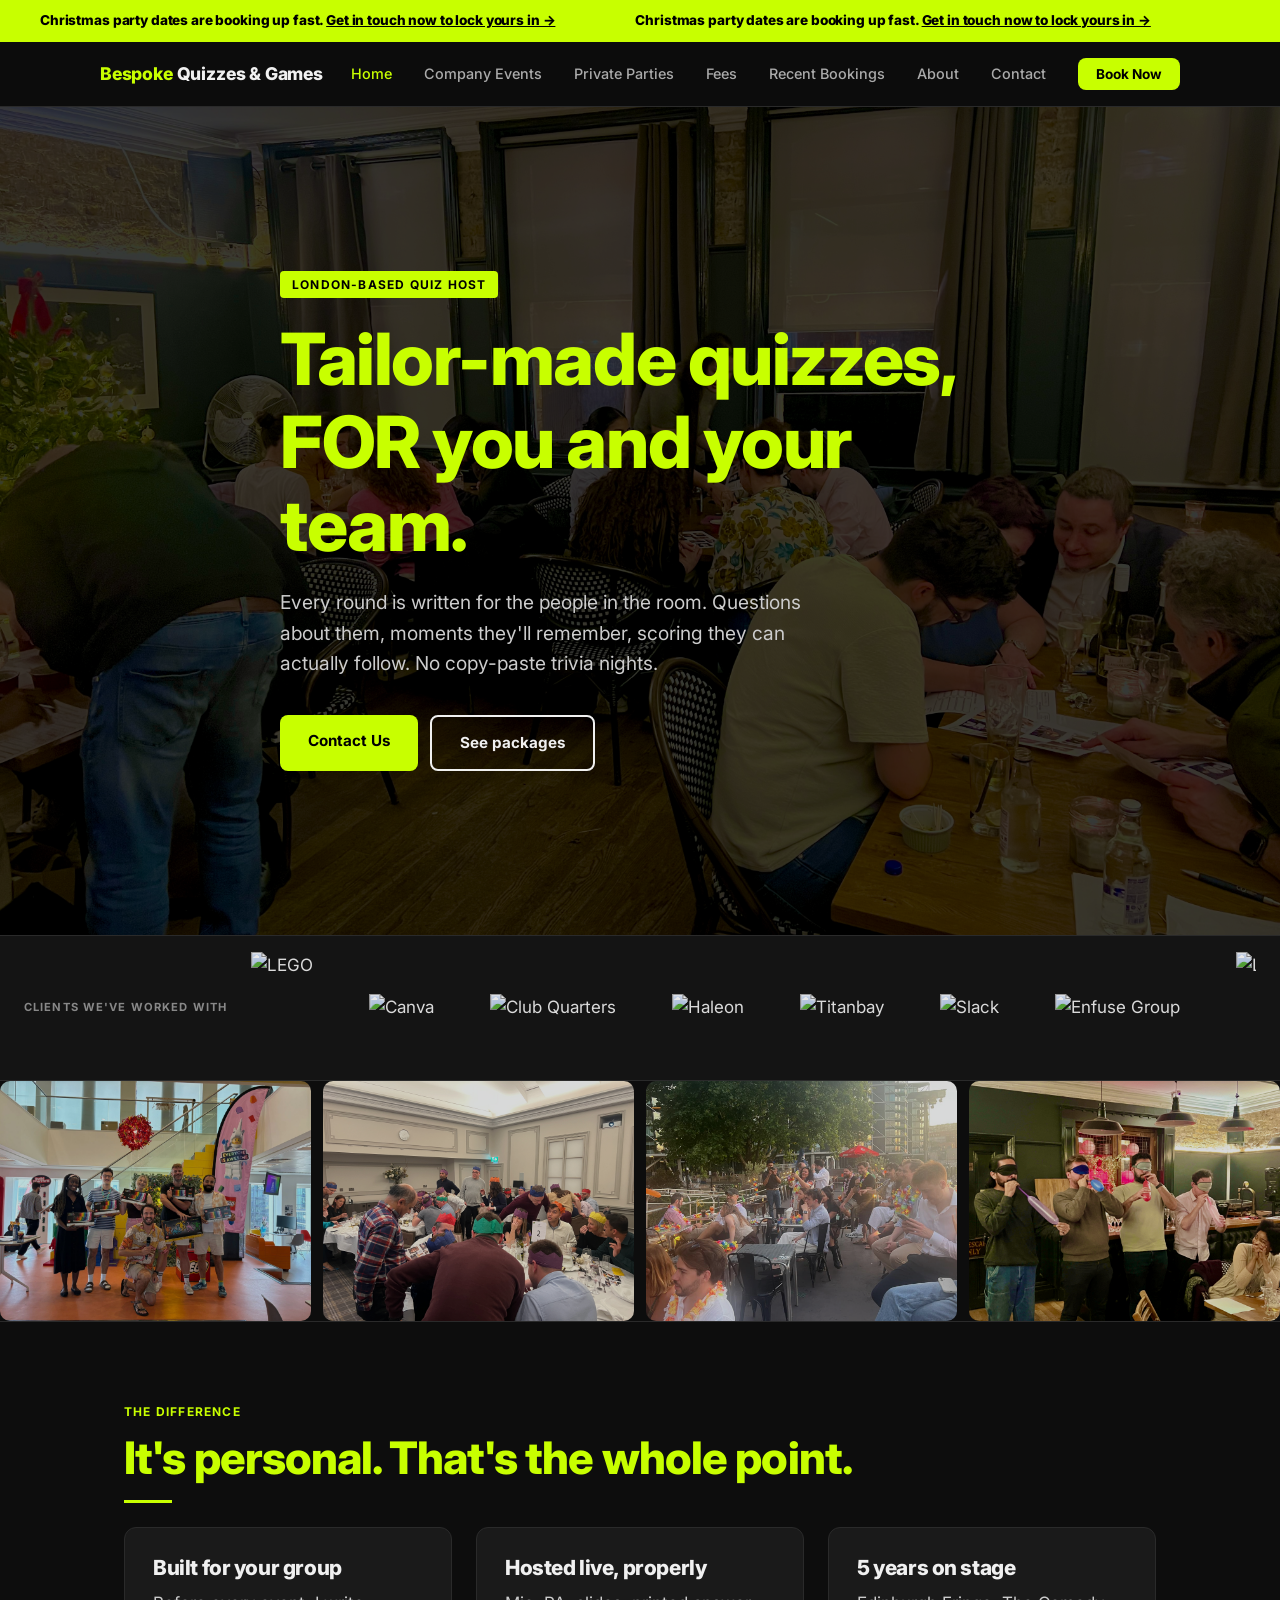
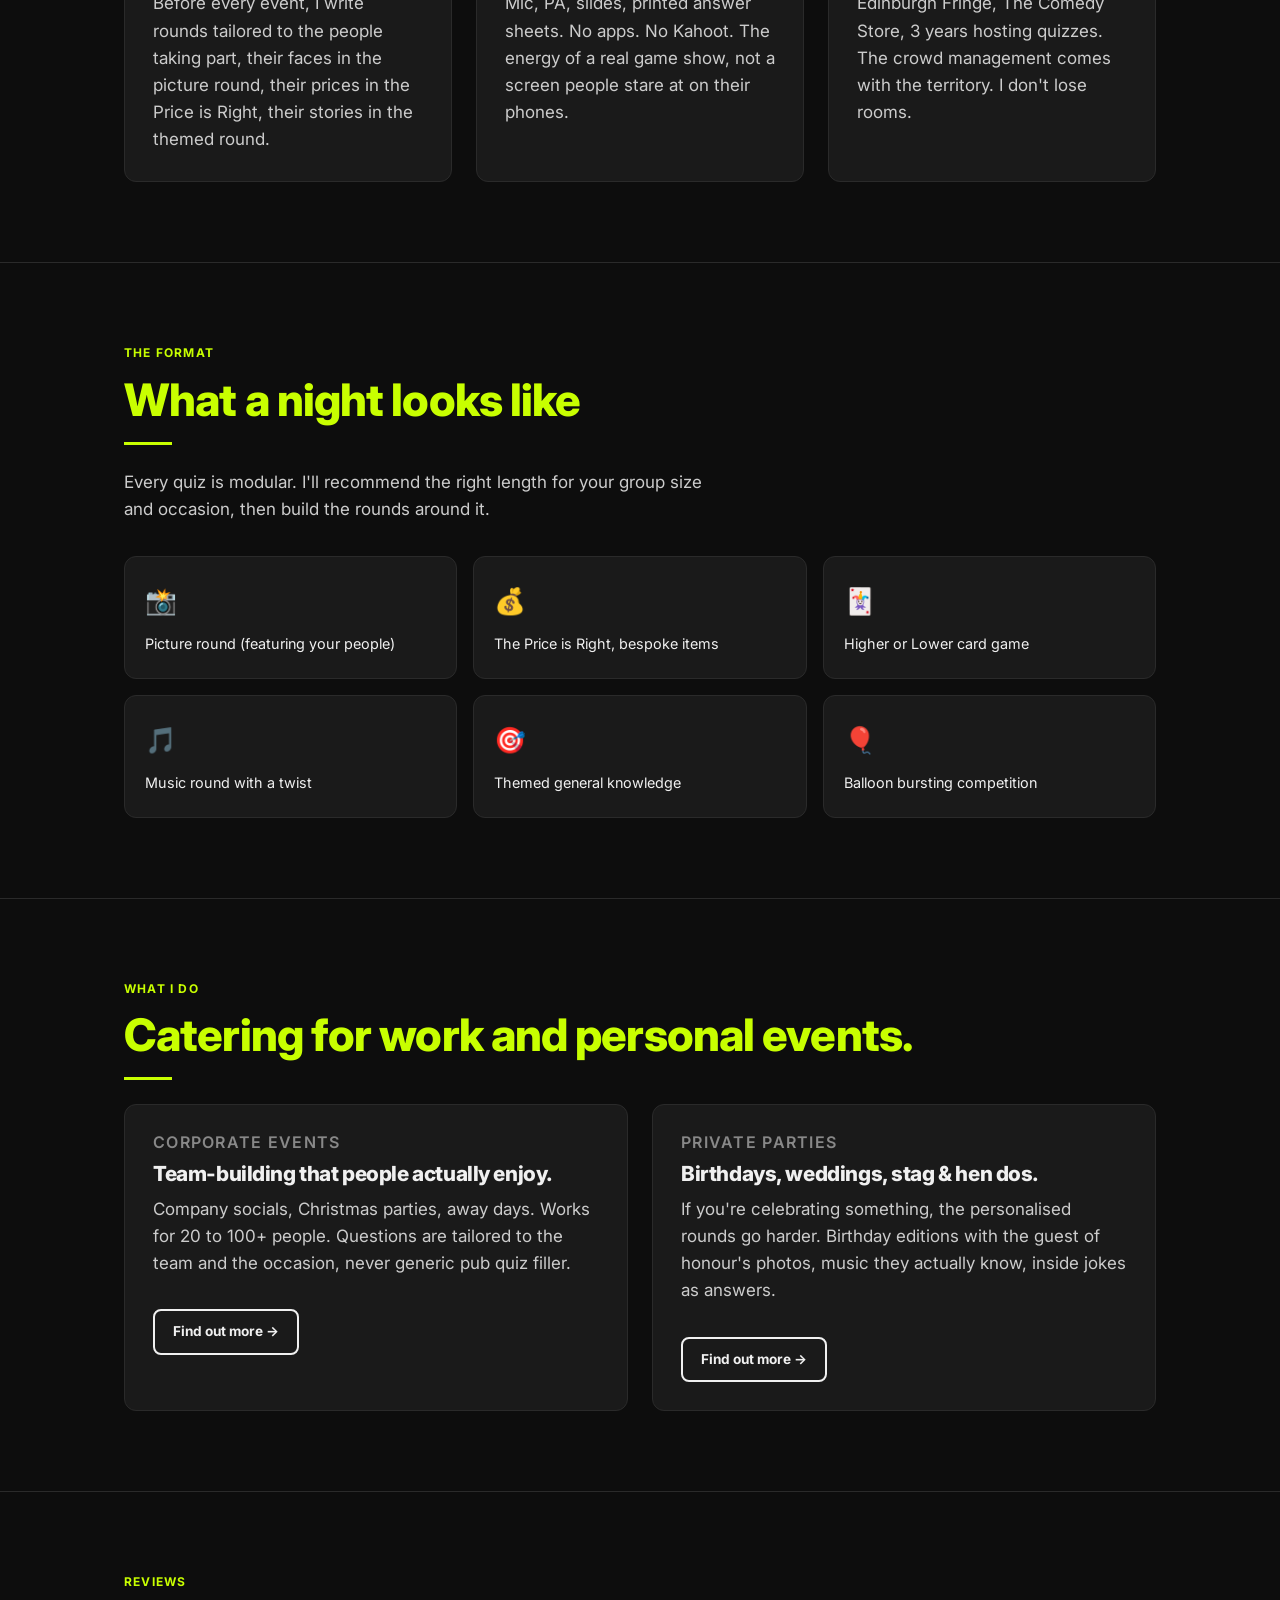
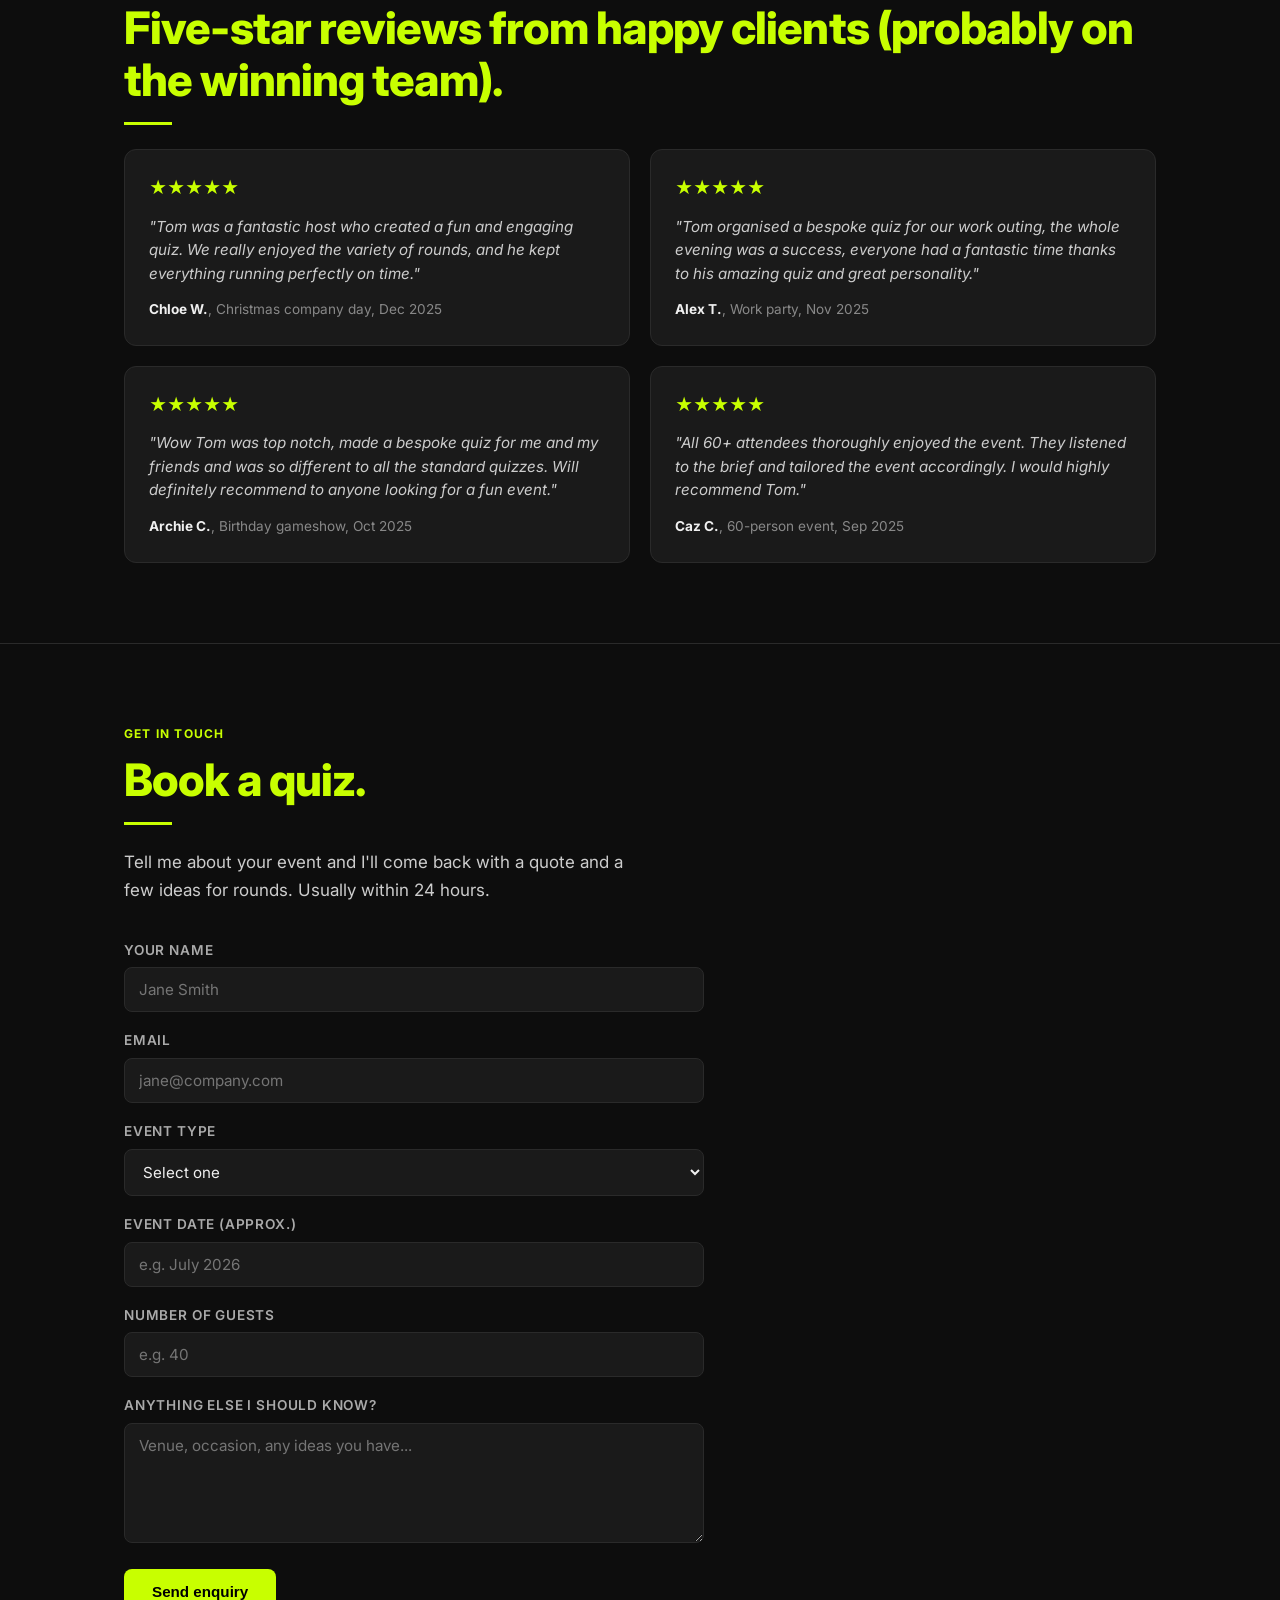
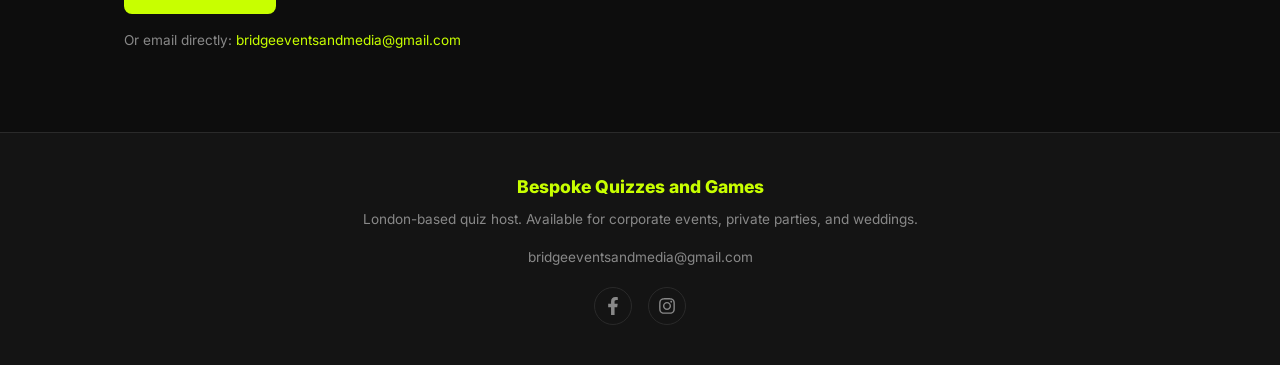
==== index.html @ e8f959fb "Add files via upload" ====
<!DOCTYPE html>
<html lang="en">
<head>
  <meta charset="UTF-8" />
  <meta name="viewport" content="width=device-width, initial-scale=1.0" />
  <title>Bespoke Quizzes and Games, London Quiz Host</title>
  <meta name="description" content="Bespoke quizzes and games for corporate events and private parties across London. Every round tailored to your crowd." />
  <link rel="stylesheet" href="style.css" />
  <link rel="preconnect" href="https://fonts.googleapis.com" />
  <link href="https://fonts.googleapis.com/css2?family=Inter:wght@400;500;600;700;800&display=swap" rel="stylesheet" />
  <link rel="canonical" href="https://bespokequizzesandgames.com/" />
  <meta property="og:type" content="website" />
  <meta property="og:site_name" content="Bespoke Quizzes and Games" />
  <meta property="og:title" content="Bespoke Quizzes and Games, London Quiz Host" />
  <meta property="og:description" content="Bespoke quizzes and games for corporate events and private parties across London. Every round tailored to your crowd." />
  <meta property="og:url" content="https://bespokequizzesandgames.com/" />
  <meta property="og:image" content="https://bespokequizzesandgames.com/photos/logo.png" />
  <meta name="twitter:card" content="summary_large_image" />
  <meta name="twitter:title" content="Bespoke Quizzes and Games, London Quiz Host" />
  <meta name="twitter:description" content="Bespoke quizzes and games for corporate events and private parties across London. Every round tailored to your crowd." />
  <meta name="twitter:image" content="https://bespokequizzesandgames.com/photos/logo.png" />
  <meta name="geo.region" content="GB-LON" />
  <meta name="geo.placename" content="London" />
  <meta name="ICBM" content="51.5074, -0.1278" />
  <script type="application/ld+json">
  {
    "@context": "https://schema.org",
    "@type": "EntertainmentBusiness",
    "sameAs": [
      "https://www.facebook.com/profile.php?id=61593762594324",
      "https://www.instagram.com/bespokeqandg"
    ],
    "name": "Bespoke Quizzes and Games",
    "image": "https://bespokequizzesandgames.com/photos/logo.png",
    "url": "https://bespokequizzesandgames.com/",
    "email": "bridgeeventsandmedia@gmail.com",
    "description": "Bespoke, personalised quiz hosting for corporate events and private parties across London. Every round written for the people in the room.",
    "areaServed": { "@type": "City", "name": "London" },
    "priceRange": "££",
    "founder": { "@type": "Person", "name": "Tom Bridge" },
    "aggregateRating": {
      "@type": "AggregateRating",
      "ratingValue": "5.0",
      "reviewCount": "6"
    }
  }
  </script>
</head>
<body>

<!-- URGENCY BANNER -->
<div class="urgency-banner">
  <div class="urgency-track">
    <span class="urgency-item">Christmas party dates are booking up fast. <a href="pages/contact.html">Get in touch now to lock yours in →</a></span>
    <span class="urgency-item">Christmas party dates are booking up fast. <a href="pages/contact.html">Get in touch now to lock yours in →</a></span>
  </div>
</div>

<!-- NAV -->
<nav>
  <div class="nav-inner">
    <a href="index.html" class="nav-logo">Bespoke<span> Quizzes & Games</span></a>
    <ul class="nav-links" id="navLinks">
      <li><a href="index.html" class="active">Home</a></li>
      <li><a href="pages/company-events.html">Company Events</a></li>
      <li><a href="pages/parties.html">Private Parties</a></li>
      <li><a href="pages/fees.html">Fees</a></li>
      <li><a href="pages/recent-bookings.html">Recent Bookings</a></li>
      <li><a href="pages/about.html">About</a></li>
      <li><a href="pages/contact.html">Contact</a></li>
      <li><a href="pages/contact.html" class="nav-cta">Book Now</a></li>
    </ul>
    <button class="nav-toggle" id="navToggle" aria-label="Menu">
      <span></span><span></span><span></span>
    </button>
  </div>
</nav>

<!-- HERO -->
<section class="hero" style="border-top:none;">
  <div class="hero-bg" style="background-image: url('photos/quiz-pub.jpeg');"></div>
  <div class="container">
    <div class="hero-content">
      <div class="hero-eyebrow">London-based quiz host</div>
      <h1>Tailor-made quizzes, FOR you and your team.</h1>
      <p class="hero-sub">Every round is written for the people in the room. Questions about them, moments they'll remember, scoring they can actually follow. No copy-paste trivia nights.</p>
      <div class="btn-group">
        <a href="pages/contact.html" class="btn btn-primary">Contact Us</a>
        <a href="pages/fees.html" class="btn btn-outline">See packages</a>
      </div>
    </div>
  </div>
</section>

<!-- CLIENTS BANNER -->
<div class="clients-banner">
  <span class="clients-label">Clients we've worked with</span>
  <div class="clients-track-wrapper">
    <div class="clients-track">
      <img class="client-logo-img client-logo-lego" src="https://upload.wikimedia.org/wikipedia/commons/2/24/LEGO_logo.svg" alt="LEGO" />
      <img class="client-logo-img" src="https://upload.wikimedia.org/wikipedia/commons/b/b8/Canva_logo.svg" alt="Canva" />
      <img class="client-logo-img" src="https://admin.clubquartershotels.com/wp-content/uploads/2024/10/header_logo.svg" alt="Club Quarters" />
      <img class="client-logo-img" src="https://commons.wikimedia.org/wiki/Special:FilePath/Haleon.svg" alt="Haleon" />
      <img class="client-logo-img" src="https://titanbay.com/assets/titanbay_logo.svg" alt="Titanbay" />
      <img class="client-logo-img" src="https://commons.wikimedia.org/wiki/Special:FilePath/Slack%20Technologies%20Logo.svg" alt="Slack" />
      <img class="client-logo-img" src="https://images.squarespace-cdn.com/content/v1/62e8fe846bc4ae2b53b71d73/8c4b9f58-340d-433b-9c87-d6506604fe11/enfuse_logo_full_white.png?format=1500w" alt="Enfuse Group" />
      <!-- duplicate set for seamless loop -->
      <img class="client-logo-img client-logo-lego" src="https://upload.wikimedia.org/wikipedia/commons/2/24/LEGO_logo.svg" alt="LEGO" />
      <img class="client-logo-img" src="https://upload.wikimedia.org/wikipedia/commons/b/b8/Canva_logo.svg" alt="Canva" />
      <img class="client-logo-img" src="https://admin.clubquartershotels.com/wp-content/uploads/2024/10/header_logo.svg" alt="Club Quarters" />
      <img class="client-logo-img" src="https://commons.wikimedia.org/wiki/Special:FilePath/Haleon.svg" alt="Haleon" />
      <img class="client-logo-img" src="https://titanbay.com/assets/titanbay_logo.svg" alt="Titanbay" />
      <img class="client-logo-img" src="https://commons.wikimedia.org/wiki/Special:FilePath/Slack%20Technologies%20Logo.svg" alt="Slack" />
      <img class="client-logo-img" src="https://images.squarespace-cdn.com/content/v1/62e8fe846bc4ae2b53b71d73/8c4b9f58-340d-433b-9c87-d6506604fe11/enfuse_logo_full_white.png?format=1500w" alt="Enfuse Group" />
    </div>
  </div>
</div>

<!-- PHOTO STRIP -->
<section style="padding: 0;">
  <div class="photo-strip" style="margin:0; border-radius:0;">
    <img src="photos/legoimage10.jpg" alt="LEGO team presenting prizes" />
    <img src="photos/quiz-xmas.jpeg" alt="Christmas quiz night" />
    <img src="photos/titanbay2.jpg" alt="Titanbay corporate summer social by the Thames" />
    <img src="photos/quiz-balloon.jpeg" alt="Balloon round" />
  </div>
</section>

<!-- WHAT MAKES IT DIFFERENT -->
<section>
  <div class="container">
    <p class="section-label">The difference</p>
    <h2>It's personal. That's the whole point.</h2>
    <div class="divider"></div>
    <div class="card-grid card-grid-3" style="margin-top:12px;">
      <div class="card">
        <h3>Built for your group</h3>
        <p>Before every event, I write rounds tailored to the people taking part, their faces in the picture round, their prices in the Price is Right, their stories in the themed round.</p>
      </div>
      <div class="card">
        <h3>Hosted live, properly</h3>
        <p>Mic, PA, slides, printed answer sheets. No apps. No Kahoot. The energy of a real game show, not a screen people stare at on their phones.</p>
      </div>
      <div class="card">
        <h3>5 years on stage</h3>
        <p>Edinburgh Fringe, The Comedy Store, 3 years hosting quizzes. The crowd management comes with the territory. I don't lose rooms.</p>
      </div>
    </div>
  </div>
</section>

<!-- ROUNDS -->
<section>
  <div class="container">
    <p class="section-label">The format</p>
    <h2>What a night looks like</h2>
    <div class="divider"></div>
    <p style="max-width:600px; margin-bottom:32px;">Every quiz is modular. I'll recommend the right length for your group size and occasion, then build the rounds around it.</p>
    <div class="rounds-grid">
      <div class="round-card">📸<span>Picture round (featuring your people)</span></div>
      <div class="round-card">💰<span>The Price is Right, bespoke items</span></div>
      <div class="round-card">🃏<span>Higher or Lower card game</span></div>
      <div class="round-card">🎵<span>Music round with a twist</span></div>
      <div class="round-card">🎯<span>Themed general knowledge</span></div>
      <div class="round-card">🎈<span>Balloon bursting competition</span></div>
    </div>
  </div>
</section>

<!-- EVENT TYPES -->
<section>
  <div class="container">
    <p class="section-label">What I do</p>
    <h2>Catering for work and personal events.</h2>
    <div class="divider"></div>
    <div class="card-grid card-grid-2" style="margin-top:12px;">
      <div class="card">
        <h4>Corporate events</h4>
        <h3 style="margin:10px 0;">Team-building that people actually enjoy.</h3>
        <p>Company socials, Christmas parties, away days. Works for 20 to 100+ people. Questions are tailored to the team and the occasion, never generic pub quiz filler.</p>
        <a href="pages/company-events.html" class="btn btn-outline" style="margin-top:16px; font-size:0.85rem; padding:10px 18px;">Find out more →</a>
      </div>
      <div class="card">
        <h4>Private parties</h4>
        <h3 style="margin:10px 0;">Birthdays, weddings, stag &amp; hen dos.</h3>
        <p>If you're celebrating something, the personalised rounds go harder. Birthday editions with the guest of honour's photos, music they actually know, inside jokes as answers.</p>
        <a href="pages/parties.html" class="btn btn-outline" style="margin-top:16px; font-size:0.85rem; padding:10px 18px;">Find out more →</a>
      </div>
    </div>
  </div>
</section>

<!-- REVIEWS -->
<section>
  <div class="container">
    <p class="section-label">Reviews</p>
    <h2>Five-star reviews from happy clients (probably on the winning team).</h2>
    <div class="divider"></div>
    <div class="reviews-grid reviews-grid-2x2" style="margin-top:12px;">
      <div class="review-card">
        <div class="stars">★★★★★</div>
        <blockquote>"Tom was a fantastic host who created a fun and engaging quiz. We really enjoyed the variety of rounds, and he kept everything running perfectly on time."</blockquote>
        <p class="reviewer"><strong>Chloe W.</strong>, Christmas company day, Dec 2025</p>
      </div>
      <div class="review-card">
        <div class="stars">★★★★★</div>
        <blockquote>"Tom organised a bespoke quiz for our work outing, the whole evening was a success, everyone had a fantastic time thanks to his amazing quiz and great personality."</blockquote>
        <p class="reviewer"><strong>Alex T.</strong>, Work party, Nov 2025</p>
      </div>
      <div class="review-card">
        <div class="stars">★★★★★</div>
        <blockquote>"Wow Tom was top notch, made a bespoke quiz for me and my friends and was so different to all the standard quizzes. Will definitely recommend to anyone looking for a fun event."</blockquote>
        <p class="reviewer"><strong>Archie C.</strong>, Birthday gameshow, Oct 2025</p>
      </div>
      <div class="review-card">
        <div class="stars">★★★★★</div>
        <blockquote>"All 60+ attendees thoroughly enjoyed the event. They listened to the brief and tailored the event accordingly. I would highly recommend Tom."</blockquote>
        <p class="reviewer"><strong>Caz C.</strong>, 60-person event, Sep 2025</p>
      </div>
    </div>
  </div>
</section>

<!-- BOOK -->
<section id="book">
  <div class="container">
    <p class="section-label">Get in touch</p>
    <h2>Book a quiz.</h2>
    <div class="divider"></div>
    <p style="max-width:520px; margin-bottom:36px;">Tell me about your event and I'll come back with a quote and a few ideas for rounds. Usually within 24 hours.</p>
    <div class="contact-form">
      <form action="mailto:bridgeeventsandmedia@gmail.com" method="post" enctype="text/plain">
        <div class="form-group">
          <label for="name">Your name</label>
          <input type="text" id="name" name="name" placeholder="Jane Smith" required />
        </div>
        <div class="form-group">
          <label for="email">Email</label>
          <input type="email" id="email" name="email" placeholder="jane@company.com" required />
        </div>
        <div class="form-group">
          <label for="event-type">Event type</label>
          <select id="event-type" name="event_type">
            <option value="">Select one</option>
            <option>Corporate — company social / party</option>
            <option>Corporate — team-building</option>
            <option>Birthday party</option>
            <option>Wedding reception</option>
            <option>Stag / hen do</option>
            <option>Other private event</option>
          </select>
        </div>
        <div class="form-group">
          <label for="date">Event date (approx.)</label>
          <input type="text" id="date" name="date" placeholder="e.g. July 2026" />
        </div>
        <div class="form-group">
          <label for="guests">Number of guests</label>
          <input type="text" id="guests" name="guests" placeholder="e.g. 40" />
        </div>
        <div class="form-group">
          <label for="message">Anything else I should know?</label>
          <textarea id="message" name="message" placeholder="Venue, occasion, any ideas you have..."></textarea>
        </div>
        <button type="submit" class="btn btn-primary">Send enquiry</button>
      </form>
      <p style="margin-top:16px; font-size:0.85rem; color:var(--muted);">Or email directly: <a href="mailto:bridgeeventsandmedia@gmail.com">bridgeeventsandmedia@gmail.com</a></p>
    </div>
  </div>
</section>

<!-- FOOTER -->
<footer>
  <div class="footer-inner">
    <div class="footer-logo">Bespoke Quizzes and Games</div>
    <p>London-based quiz host. Available for corporate events, private parties, and weddings.</p>
    <p style="margin-top:8px;"><a href="mailto:bridgeeventsandmedia@gmail.com">bridgeeventsandmedia@gmail.com</a></p>
    <div class="footer-social">
      <a href="https://www.facebook.com/profile.php?id=61593762594324" target="_blank" rel="noopener noreferrer" aria-label="Bespoke Quizzes and Games on Facebook">
        <svg viewBox="0 0 320 512" aria-hidden="true"><path d="M279.14 288l14.22-92.66h-88.91v-60.13c0-25.35 12.42-50.06 52.24-50.06h40.42V6.26S260.43 0 225.36 0c-73.22 0-121.08 44.38-121.08 124.72v70.62H22.89V288h81.39v224h100.17V288z"/></svg>
      </a>
      <a href="https://www.instagram.com/bespokeqandg" target="_blank" rel="noopener noreferrer" aria-label="Bespoke Quizzes and Games on Instagram">
        <svg viewBox="0 0 448 512" aria-hidden="true"><path d="M224.1 141c-63.6 0-114.9 51.3-114.9 114.9s51.3 114.9 114.9 114.9S339 319.5 339 255.9 287.7 141 224.1 141zm0 189.6c-41.1 0-74.7-33.5-74.7-74.7s33.5-74.7 74.7-74.7 74.7 33.5 74.7 74.7-33.6 74.7-74.7 74.7zm146.4-194.3c0 14.9-12 26.8-26.8 26.8-14.9 0-26.8-12-26.8-26.8s12-26.8 26.8-26.8 26.8 12 26.8 26.8zm76.1 27.2c-1.7-35.9-9.9-67.7-36.2-93.9-26.2-26.2-58-34.4-93.9-36.2-37-2.1-147.9-2.1-184.9 0-35.8 1.7-67.6 9.9-93.9 36.1s-34.4 58-36.2 93.9c-2.1 37-2.1 147.9 0 184.9 1.7 35.9 9.9 67.7 36.2 93.9s58 34.4 93.9 36.2c37 2.1 147.9 2.1 184.9 0 35.9-1.7 67.7-9.9 93.9-36.2 26.2-26.2 34.4-58 36.2-93.9 2.1-37 2.1-147.8 0-184.8zM398.8 388c-7.8 19.6-22.9 34.7-42.6 42.6-29.5 11.7-99.5 9-132.1 9s-102.7 2.6-132.1-9c-19.6-7.8-34.7-22.9-42.6-42.6-11.7-29.5-9-99.5-9-132.1s-2.6-102.7 9-132.1c7.8-19.6 22.9-34.7 42.6-42.6 29.5-11.7 99.5-9 132.1-9s102.7-2.6 132.1 9c19.6 7.8 34.7 22.9 42.6 42.6 11.7 29.5 9 99.5 9 132.1s2.7 102.7-9 132.1z"/></svg>
      </a>
    </div>
  </div>
</footer>

<script>
  const toggle = document.getElementById('navToggle');
  const links = document.getElementById('navLinks');
  toggle.addEventListener('click', () => links.classList.toggle('open'));
</script>
</body>
</html>
---- style.css ----
/* ============================================================
   Bespoke Quizzes and Games — shared styles
   ============================================================ */

:root {
  --bg:        #0d0d0d;
  --bg-mid:    #141414;
  --bg-card:   #1a1a1a;
  --neon:      #c8ff00;
  --neon-dim:  #a0cc00;
  --white:     #f0f0f0;
  --muted:     #888;
  --border:    #2a2a2a;
  --radius:    8px;
  --font:      'Inter', 'Helvetica Neue', Arial, sans-serif;
}

* { box-sizing: border-box; margin: 0; padding: 0; }

html { scroll-behavior: smooth; }

body {
  background: var(--bg);
  color: var(--white);
  font-family: var(--font);
  font-size: 17px;
  line-height: 1.6;
}

/* ── TYPOGRAPHY ── */
h1, h2, h3, h4 {
  font-weight: 800;
  line-height: 1.15;
  letter-spacing: -0.02em;
}

h1 { font-size: clamp(2.4rem, 6vw, 4.5rem); color: var(--neon); }
h2 { font-size: clamp(1.8rem, 4vw, 2.8rem); color: var(--neon); }
h3 { font-size: 1.3rem; color: var(--white); }
h4 { font-size: 1rem; color: var(--muted); font-weight: 600; text-transform: uppercase; letter-spacing: 0.08em; }

p { margin-bottom: 1rem; color: #ccc; }
p:last-child { margin-bottom: 0; }

a { color: var(--neon); text-decoration: none; }
a:hover { text-decoration: underline; }

/* ── LAYOUT ── */
.container {
  max-width: 1080px;
  margin: 0 auto;
  padding: 0 24px;
}

section { padding: 80px 0; }
section + section { border-top: 1px solid var(--border); }

/* ── URGENCY BANNER ── */
.urgency-banner {
  background: var(--neon);
  color: #000;
  padding: 10px 0;
  overflow: hidden;
}

.urgency-track {
  display: flex;
  width: max-content;
  animation: scroll-urgency 28s linear infinite;
}

.urgency-item {
  font-family: var(--font);
  font-size: 0.85rem;
  font-weight: 800;
  letter-spacing: -0.01em;
  white-space: nowrap;
  padding: 0 40px;
}

.urgency-banner a {
  color: #000;
  text-decoration: underline;
}

@keyframes scroll-urgency {
  0%   { transform: translateX(0); }
  100% { transform: translateX(-50%); }
}

/* ── NAV ── */
nav {
  position: sticky;
  top: 0;
  z-index: 100;
  background: rgba(13,13,13,0.95);
  backdrop-filter: blur(8px);
  border-bottom: 1px solid var(--border);
  padding: 0 24px;
}

.nav-inner {
  max-width: 1080px;
  margin: 0 auto;
  display: flex;
  align-items: center;
  justify-content: space-between;
  height: 64px;
}

.nav-logo {
  font-size: 1.1rem;
  font-weight: 800;
  color: var(--neon);
  letter-spacing: -0.01em;
  text-decoration: none;
}

.nav-logo span { color: var(--white); }

.nav-links {
  display: flex;
  gap: 32px;
  list-style: none;
}

.nav-links a {
  color: #aaa;
  font-size: 0.9rem;
  font-weight: 500;
  transition: color 0.2s;
}

.nav-links a:hover,
.nav-links a.active { color: var(--neon); text-decoration: none; }

.nav-cta {
  background: var(--neon);
  color: #000 !important;
  padding: 8px 18px;
  border-radius: var(--radius);
  font-weight: 700 !important;
  font-size: 0.85rem !important;
}

.nav-cta:hover { background: var(--neon-dim); text-decoration: none !important; }

/* hamburger */
.nav-toggle { display: none; background: none; border: none; cursor: pointer; padding: 4px; }
.nav-toggle span {
  display: block; width: 22px; height: 2px;
  background: var(--white); margin: 5px 0; transition: 0.3s;
}

/* ── HERO ── */
.hero {
  min-height: 92vh;
  display: flex;
  align-items: center;
  position: relative;
  overflow: hidden;
  border-top: none;
}

.hero-bg {
  position: absolute;
  inset: 0;
  background-size: cover;
  background-position: center;
  filter: brightness(0.25);
  z-index: 0;
}

.hero-content {
  position: relative;
  z-index: 1;
  max-width: 720px;
}

.hero-eyebrow {
  display: inline-block;
  background: var(--neon);
  color: #000;
  font-size: 0.75rem;
  font-weight: 700;
  letter-spacing: 0.1em;
  text-transform: uppercase;
  padding: 4px 12px;
  border-radius: 4px;
  margin-bottom: 20px;
}

.hero h1 { margin-bottom: 20px; }

.hero-sub {
  font-size: 1.2rem;
  color: #ccc;
  max-width: 540px;
  margin-bottom: 36px;
}

/* ── BUTTONS ── */
.btn {
  display: inline-block;
  padding: 14px 28px;
  border-radius: var(--radius);
  font-weight: 700;
  font-size: 0.95rem;
  cursor: pointer;
  border: none;
  transition: transform 0.15s, opacity 0.15s;
  text-decoration: none;
}

.btn:hover { transform: translateY(-1px); opacity: 0.92; text-decoration: none; }

.btn-primary { background: var(--neon); color: #000; }
.btn-outline  { background: transparent; color: var(--white); border: 2px solid var(--white); }

.btn-group { display: flex; gap: 12px; flex-wrap: wrap; }

/* ── CARDS ── */
.card-grid {
  display: grid;
  gap: 24px;
}

.card-grid-2 { grid-template-columns: repeat(auto-fit, minmax(280px, 1fr)); }
.card-grid-3 { grid-template-columns: repeat(auto-fit, minmax(240px, 1fr)); }

.card {
  background: var(--bg-card);
  border: 1px solid var(--border);
  border-radius: 12px;
  padding: 28px;
  transition: transform 0.2s ease, border-color 0.2s ease, background 0.2s ease, box-shadow 0.2s ease;
}

.card:hover {
  transform: translateY(-6px);
  background: #212121;
  border-color: var(--neon);
  box-shadow: 0 12px 24px rgba(0,0,0,0.4);
}

.card h3 { margin-bottom: 10px; }

/* ── ROUNDS LIST ── */
.rounds-list {
  list-style: none;
  display: grid;
  grid-template-columns: repeat(auto-fit, minmax(200px, 1fr));
  gap: 12px;
}

.rounds-list li {
  background: var(--bg-card);
  border: 1px solid var(--border);
  border-left: 3px solid var(--neon);
  padding: 14px 18px;
  border-radius: var(--radius);
  font-size: 0.95rem;
  color: var(--white);
}

/* ── CLIENTS BANNER ── */
.clients-banner {
  background: var(--bg-mid);
  border-top: 1px solid var(--border);
  border-bottom: 1px solid var(--border);
  padding: 16px 24px;
  display: flex;
  align-items: center;
  gap: 24px;
  overflow: hidden;
}
.clients-label {
  font-size: 0.7rem;
  font-weight: 700;
  letter-spacing: 0.1em;
  text-transform: uppercase;
  color: var(--muted);
  white-space: nowrap;
  flex-shrink: 0;
}
.clients-track-wrapper {
  overflow: hidden;
  flex: 1;
}
.clients-track {
  display: flex;
  align-items: center;
  gap: 56px;
  animation: scroll-logos 18s linear infinite;
  width: max-content;
}
.client-logo-img {
  height: 28px;
  width: auto;
  flex-shrink: 0;
  opacity: 0.9;
}
@keyframes scroll-logos {
  0%   { transform: translateX(0); }
  100% { transform: translateX(-50%); }
}

/* ── ROUNDS GRID ── */
.rounds-grid {
  display: grid;
  grid-template-columns: repeat(3, 1fr);
  gap: 16px;
}
.round-card {
  background: var(--bg-card);
  border: 1px solid var(--border);
  border-radius: 12px;
  padding: 24px 20px;
  display: flex;
  flex-direction: column;
  gap: 12px;
  font-size: 1.6rem;
}
.round-card span {
  font-size: 0.9rem;
  color: var(--white);
  line-height: 1.4;
}
@media (max-width: 640px) {
  .rounds-grid { grid-template-columns: repeat(2, 1fr); }
}

/* ── REVIEWS ── */
.reviews-grid {
  display: grid;
  grid-template-columns: repeat(auto-fit, minmax(280px, 1fr));
  gap: 20px;
}
.reviews-grid-2x2 {
  grid-template-columns: repeat(2, 1fr);
}
@media (max-width: 640px) {
  .reviews-grid-2x2 { grid-template-columns: 1fr; }
}

.review-card {
  background: var(--bg-card);
  border: 1px solid var(--border);
  border-radius: 12px;
  padding: 24px;
  transition: transform 0.2s ease, border-color 0.2s ease, background 0.2s ease, box-shadow 0.2s ease;
}

.review-card:hover {
  transform: translateY(-6px);
  background: #212121;
  border-color: var(--neon);
  box-shadow: 0 12px 24px rgba(0,0,0,0.4);
}

.stars { color: var(--neon); font-size: 1.1rem; margin-bottom: 12px; }

.review-card blockquote {
  font-size: 0.95rem;
  color: #ccc;
  font-style: italic;
  margin-bottom: 14px;
  line-height: 1.55;
}

.reviewer { font-size: 0.85rem; color: var(--muted); }
.reviewer strong { color: var(--white); }

/* ── SECTION LABEL ── */
.section-label {
  font-size: 0.75rem;
  font-weight: 700;
  letter-spacing: 0.1em;
  text-transform: uppercase;
  color: var(--neon);
  margin-bottom: 12px;
}

/* ── PRICING ── */
.pricing-grid {
  display: grid;
  grid-template-columns: repeat(auto-fit, minmax(260px, 1fr));
  gap: 24px;
  margin-top: 12px;
}

.price-card {
  background: var(--bg-card);
  border: 1px solid var(--border);
  border-radius: 12px;
  padding: 32px 28px;
  transition: transform 0.2s ease, border-color 0.2s ease, background 0.2s ease, box-shadow 0.2s ease;
}

.price-card:hover {
  transform: translateY(-6px);
  background: #212121;
  border-color: var(--neon);
  box-shadow: 0 12px 24px rgba(0,0,0,0.4);
}

.price-card.featured {
  border-color: var(--neon);
}

.price-tag {
  font-size: 2.8rem;
  font-weight: 800;
  color: var(--neon);
  line-height: 1;
  margin: 12px 0;
}

.price-tag span { font-size: 1rem; font-weight: 500; color: var(--muted); }

.price-includes {
  list-style: none;
  margin-top: 16px;
}

.price-includes li {
  padding: 6px 0;
  font-size: 0.9rem;
  color: #ccc;
  border-bottom: 1px solid var(--border);
}

.price-includes li:last-child { border-bottom: none; }

.price-includes li::before {
  content: "✓ ";
  color: var(--neon);
  font-weight: 700;
}

/* ── CONTACT FORM ── */
.contact-form {
  max-width: 580px;
}

.form-group {
  margin-bottom: 18px;
}

.form-group label {
  display: block;
  font-size: 0.85rem;
  font-weight: 600;
  color: #aaa;
  margin-bottom: 6px;
  text-transform: uppercase;
  letter-spacing: 0.06em;
}

.form-group input,
.form-group select,
.form-group textarea {
  width: 100%;
  background: var(--bg-card);
  border: 1px solid var(--border);
  border-radius: var(--radius);
  padding: 12px 14px;
  color: var(--white);
  font-size: 0.95rem;
  font-family: var(--font);
  transition: border-color 0.2s;
}

.form-group input:focus,
.form-group select:focus,
.form-group textarea:focus {
  outline: none;
  border-color: var(--neon);
}

.form-group select option { background: var(--bg-card); }

.form-group textarea { min-height: 120px; resize: vertical; }

/* ── PHOTO STRIP ── */
.photo-strip {
  display: grid;
  grid-template-columns: repeat(auto-fit, minmax(220px, 1fr));
  gap: 12px;
  margin: 48px 0;
}

.photo-strip img {
  width: 100%;
  height: 240px;
  object-fit: cover;
  border-radius: 10px;
  filter: brightness(0.85);
}

/* ── PHOTO CAROUSEL (slow auto-scroll) ── */
.photo-carousel {
  overflow: hidden;
  margin: 0;
}

.photo-carousel-track {
  display: flex;
  gap: 12px;
  width: max-content;
  animation: scroll-photos 45s linear infinite;
}

.photo-carousel:hover .photo-carousel-track {
  animation-play-state: paused;
}

.photo-carousel-track img {
  width: 320px;
  height: 240px;
  object-fit: cover;
  border-radius: 10px;
  filter: brightness(0.85);
  flex-shrink: 0;
}

@keyframes scroll-photos {
  0%   { transform: translateX(0); }
  100% { transform: translateX(-50%); }
}

@media (max-width: 640px) {
  .photo-carousel-track img { width: 220px; height: 180px; }
}

/* ── PAGE HERO (inner pages) ── */
.page-hero {
  padding: 80px 0 60px;
  border-bottom: 1px solid var(--border);
}

.page-hero-bg {
  position: relative;
  background-size: cover;
  background-position: center;
  background-repeat: no-repeat;
}

.page-hero-overlay {
  position: absolute;
  inset: 0;
  background: rgba(0,0,0,0.65);
  z-index: 1;
}

/* ── CLIENTS STATIC (company events page) ── */
.clients-static {
  background: var(--bg-mid);
  border-top: 1px solid var(--border);
  border-bottom: 1px solid var(--border);
  padding: 20px 40px;
  display: flex;
  align-items: center;
  gap: 40px;
  flex-wrap: wrap;
}

.clients-static-logos {
  display: flex;
  align-items: center;
  gap: 48px;
  flex-wrap: wrap;
}

/* ── CARD WITH EMOJI ── */
.card-emoji {
  position: relative;
}

.card-emoji-icon {
  position: absolute;
  top: 16px;
  right: 20px;
  font-size: 1.6rem;
  line-height: 1;
}

/* ── LARGER STARS ── */
.stars-lg {
  font-size: 1.5rem !important;
  margin-bottom: 16px !important;
}

/* ── LEGO logo larger ── */
.client-logo-lego {
  height: 112px !important;
}

/* ── THREE COLUMN PRICING ── */
.pricing-grid-3 {
  grid-template-columns: repeat(3, 1fr);
}

@media (max-width: 860px) {
  .pricing-grid-3 { grid-template-columns: 1fr; }
}

.price-tag-discuss {
  font-size: 1.8rem;
  color: var(--neon);
}

.page-hero .eyebrow {
  font-size: 0.75rem;
  font-weight: 700;
  letter-spacing: 0.1em;
  text-transform: uppercase;
  color: var(--neon);
  margin-bottom: 14px;
}

/* ── DIVIDER ── */
.divider {
  width: 48px;
  height: 3px;
  background: var(--neon);
  margin: 16px 0 24px;
}

/* ── FOOTER ── */
footer {
  background: var(--bg-mid);
  border-top: 1px solid var(--border);
  padding: 40px 24px;
  text-align: center;
}

.footer-inner {
  max-width: 1080px;
  margin: 0 auto;
}

.footer-logo {
  font-size: 1.1rem;
  font-weight: 800;
  color: var(--neon);
  margin-bottom: 8px;
}

footer p { font-size: 0.85rem; color: var(--muted); }

footer a { color: var(--muted); }
footer a:hover { color: var(--neon); }

/* ── FOOTER SOCIAL ICONS ── */
.footer-social {
  display: flex;
  justify-content: center;
  gap: 16px;
  margin-top: 18px;
}

.footer-social a {
  display: flex;
  align-items: center;
  justify-content: center;
  width: 38px;
  height: 38px;
  border-radius: 50%;
  border: 1px solid var(--border);
  color: var(--muted);
  transition: color 0.2s ease, border-color 0.2s ease, transform 0.2s ease;
}

.footer-social a:hover {
  color: var(--neon);
  border-color: var(--neon);
  transform: translateY(-2px);
  text-decoration: none;
}

.footer-social svg {
  width: 18px;
  height: 18px;
  fill: currentColor;
}

/* ── RESPONSIVE ── */
@media (max-width: 720px) {
  .nav-links { display: none; flex-direction: column; }
  .nav-links.open { display: flex; position: absolute; top: 64px; left: 0; right: 0; background: var(--bg); padding: 16px 24px; border-bottom: 1px solid var(--border); }
  .nav-toggle { display: block; }
  .hero { min-height: 80vh; }
  section { padding: 56px 0; }
}
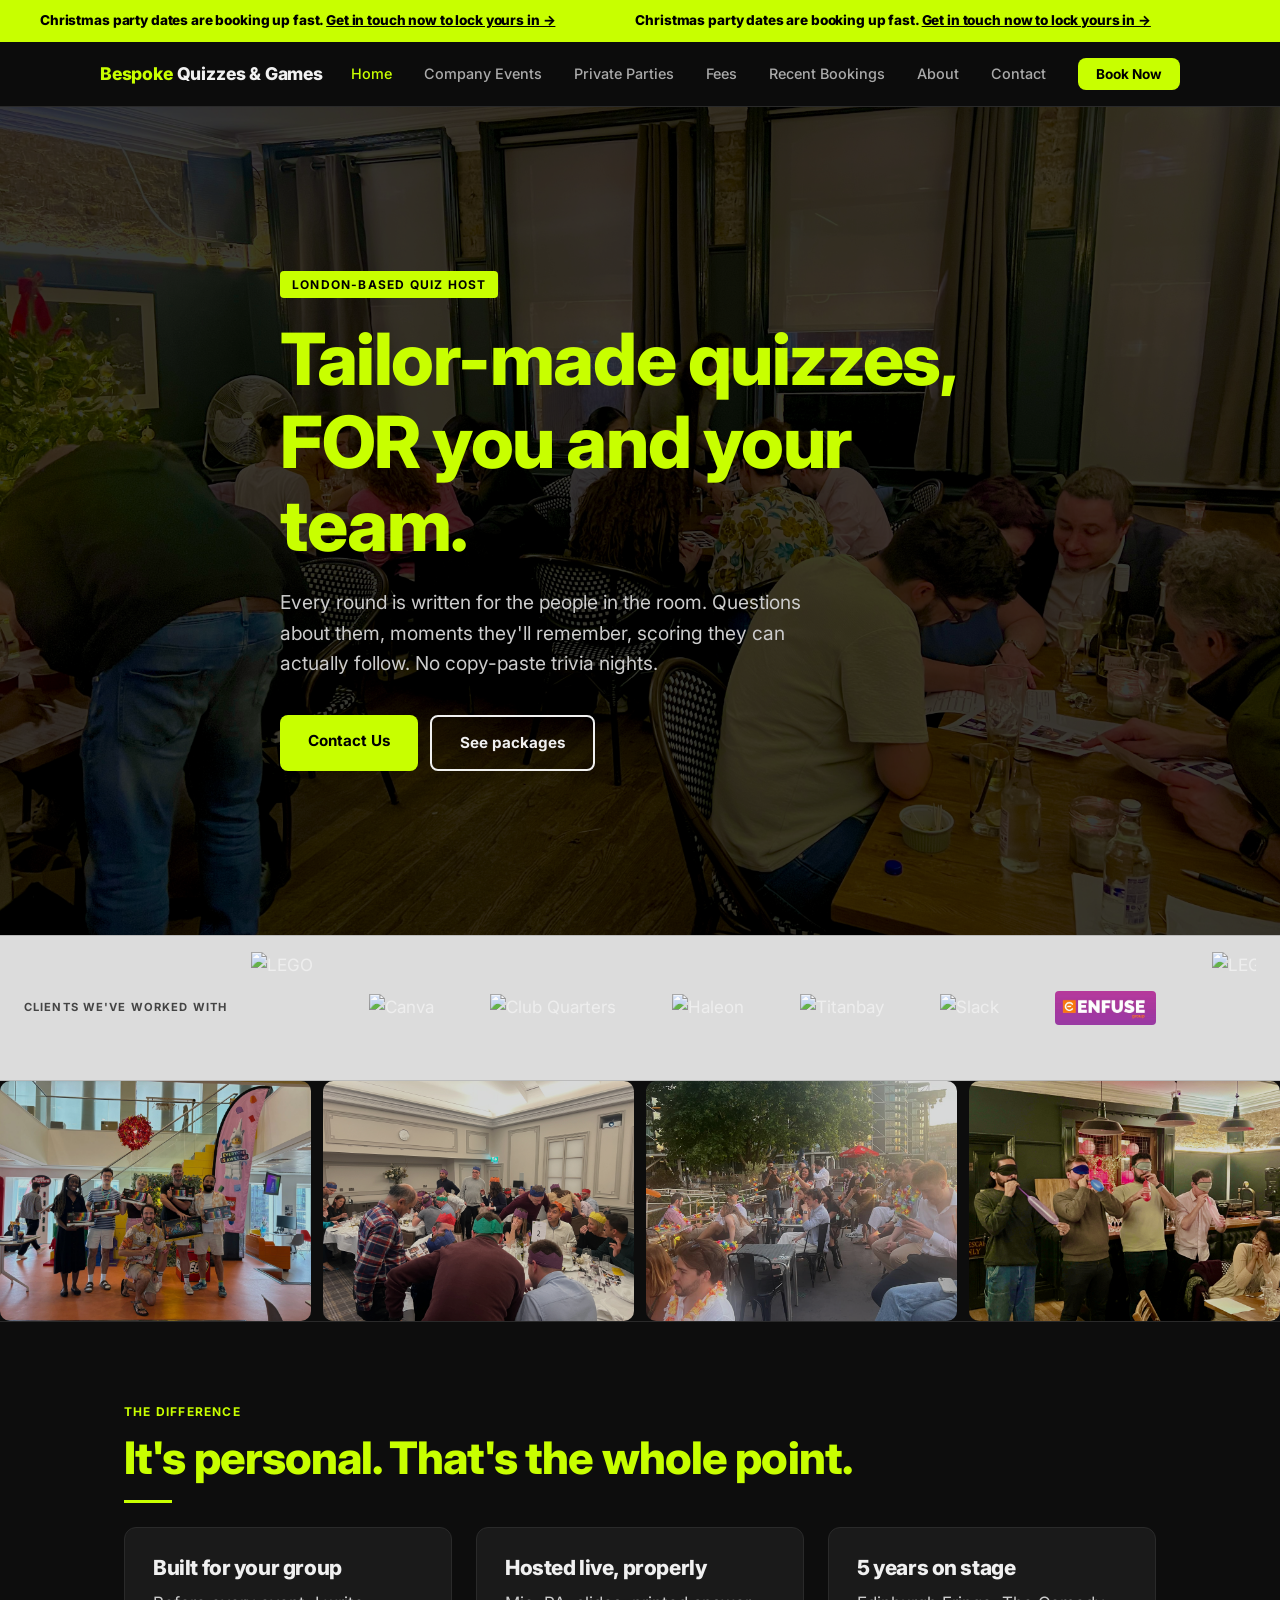
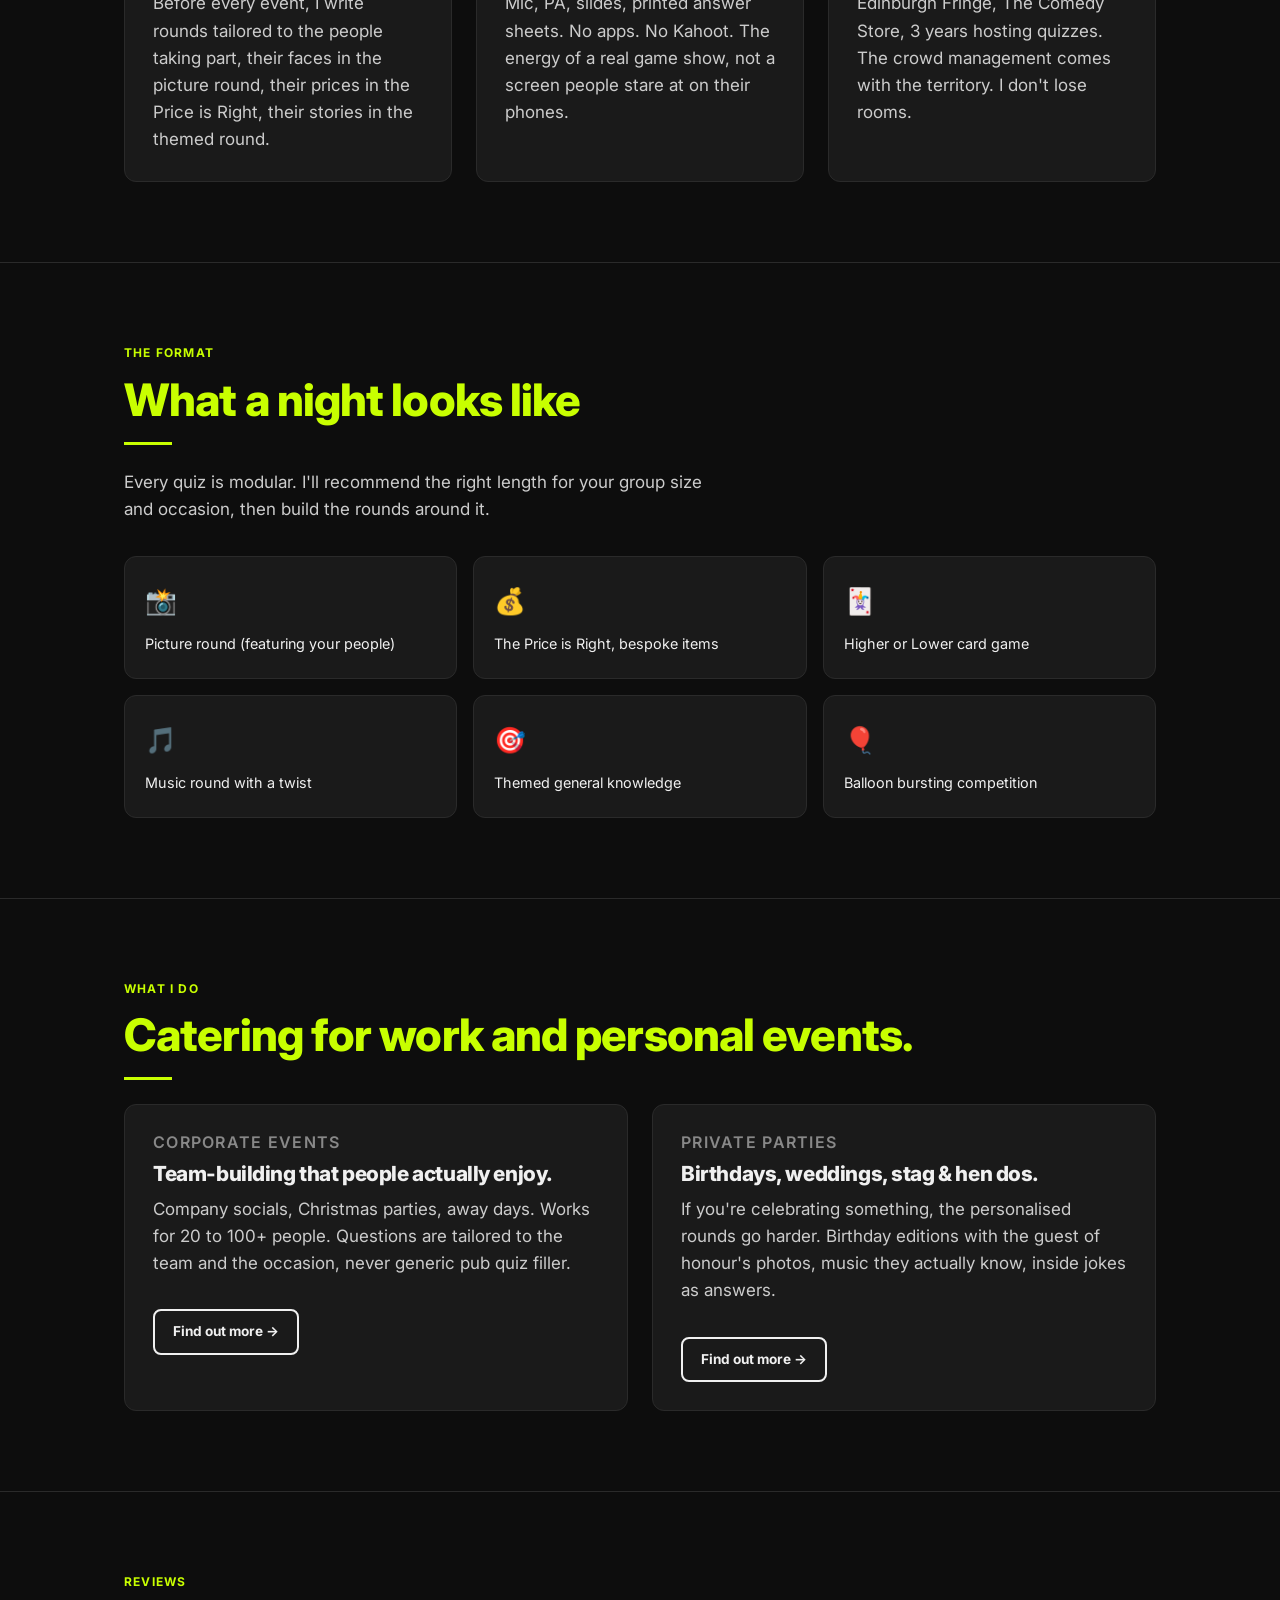
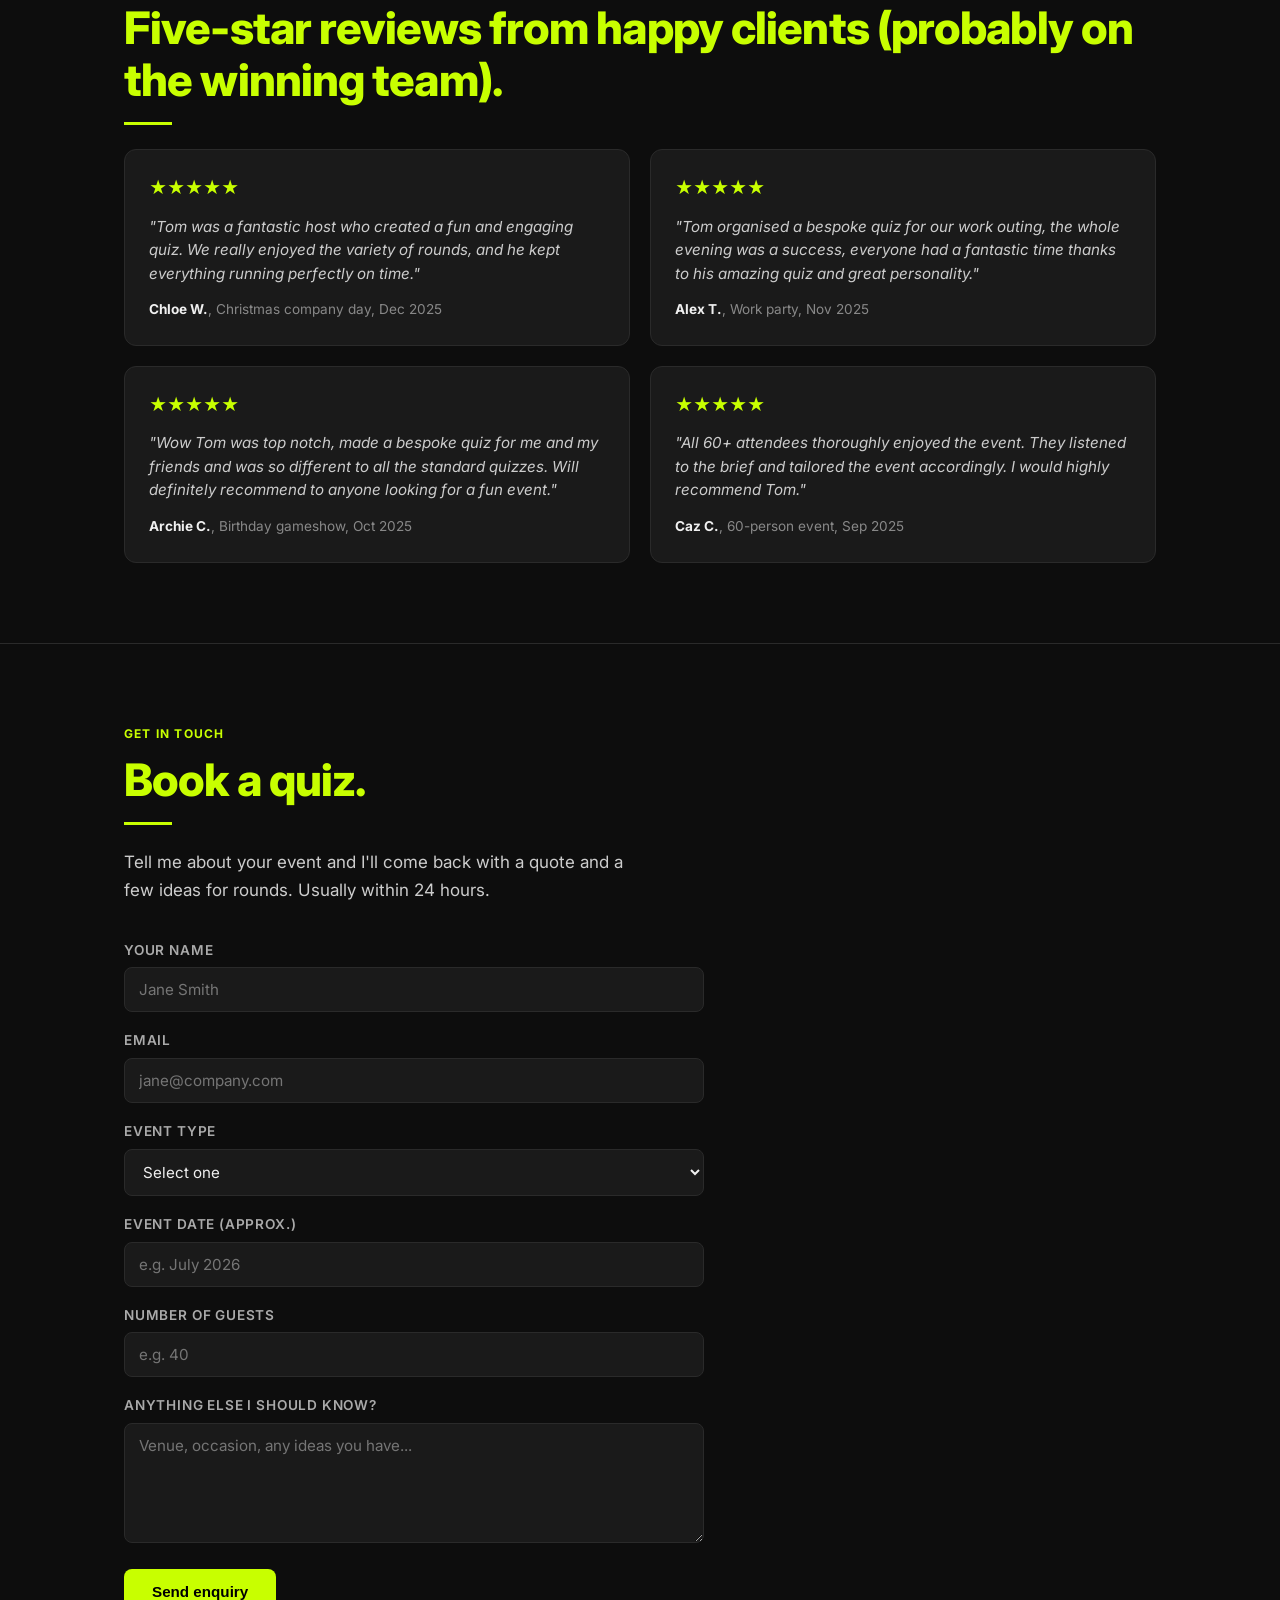
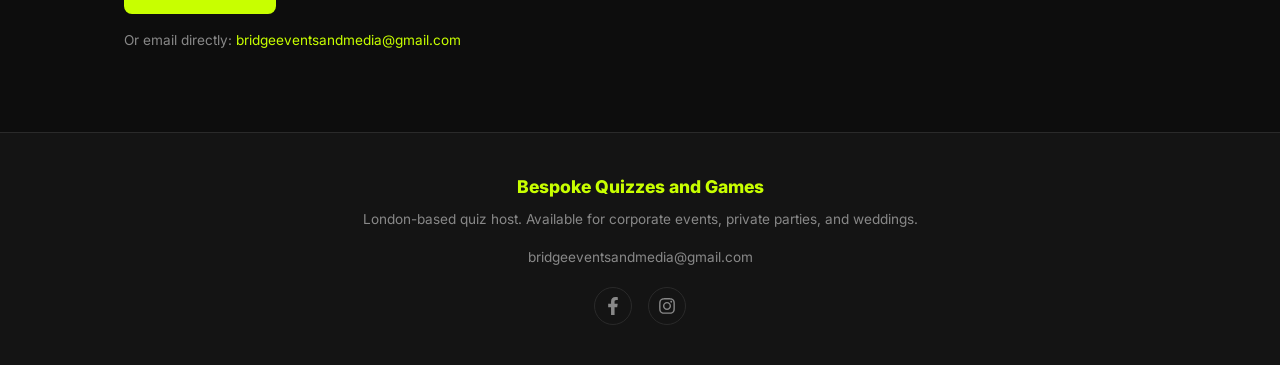
==== commit 7d60bf08: "Add files via upload" ====
--- a/index.html
+++ b/index.html
@@ -103,7 +103,7 @@
       <img class="client-logo-img" src="https://commons.wikimedia.org/wiki/Special:FilePath/Haleon.svg" alt="Haleon" />
       <img class="client-logo-img" src="https://titanbay.com/assets/titanbay_logo.svg" alt="Titanbay" />
       <img class="client-logo-img" src="https://commons.wikimedia.org/wiki/Special:FilePath/Slack%20Technologies%20Logo.svg" alt="Slack" />
-      <img class="client-logo-img" src="https://images.squarespace-cdn.com/content/v1/62e8fe846bc4ae2b53b71d73/8c4b9f58-340d-433b-9c87-d6506604fe11/enfuse_logo_full_white.png?format=1500w" alt="Enfuse Group" />
+      <img class="client-logo-img client-logo-enfuse" src="photos/enfuse-logo.jpg" alt="Enfuse Group" />
       <!-- duplicate set for seamless loop -->
       <img class="client-logo-img client-logo-lego" src="https://upload.wikimedia.org/wikipedia/commons/2/24/LEGO_logo.svg" alt="LEGO" />
       <img class="client-logo-img" src="https://upload.wikimedia.org/wikipedia/commons/b/b8/Canva_logo.svg" alt="Canva" />
@@ -111,7 +111,7 @@
       <img class="client-logo-img" src="https://commons.wikimedia.org/wiki/Special:FilePath/Haleon.svg" alt="Haleon" />
       <img class="client-logo-img" src="https://titanbay.com/assets/titanbay_logo.svg" alt="Titanbay" />
       <img class="client-logo-img" src="https://commons.wikimedia.org/wiki/Special:FilePath/Slack%20Technologies%20Logo.svg" alt="Slack" />
-      <img class="client-logo-img" src="https://images.squarespace-cdn.com/content/v1/62e8fe846bc4ae2b53b71d73/8c4b9f58-340d-433b-9c87-d6506604fe11/enfuse_logo_full_white.png?format=1500w" alt="Enfuse Group" />
+      <img class="client-logo-img client-logo-enfuse" src="photos/enfuse-logo.jpg" alt="Enfuse Group" />
     </div>
   </div>
 </div>
--- a/style.css
+++ b/style.css
@@ -265,9 +265,9 @@
 
 /* ── CLIENTS BANNER ── */
 .clients-banner {
-  background: var(--bg-mid);
-  border-top: 1px solid var(--border);
-  border-bottom: 1px solid var(--border);
+  background: #dcdcdc;
+  border-top: 1px solid rgba(0,0,0,0.15);
+  border-bottom: 1px solid rgba(0,0,0,0.15);
   padding: 16px 24px;
   display: flex;
   align-items: center;
@@ -279,7 +279,7 @@
   font-weight: 700;
   letter-spacing: 0.1em;
   text-transform: uppercase;
-  color: var(--muted);
+  color: #444;
   white-space: nowrap;
   flex-shrink: 0;
 }
@@ -555,9 +555,9 @@
 
 /* ── CLIENTS STATIC (company events page) ── */
 .clients-static {
-  background: var(--bg-mid);
-  border-top: 1px solid var(--border);
-  border-bottom: 1px solid var(--border);
+  background: #dcdcdc;
+  border-top: 1px solid rgba(0,0,0,0.15);
+  border-bottom: 1px solid rgba(0,0,0,0.15);
   padding: 20px 40px;
   display: flex;
   align-items: center;
@@ -594,6 +594,13 @@
 /* ── LEGO logo larger ── */
 .client-logo-lego {
   height: 112px !important;
+}
+
+/* ── Enfuse logo (has its own colour background block) ── */
+.client-logo-enfuse {
+  height: 34px !important;
+  border-radius: 4px;
+  opacity: 1 !important;
 }
 
 /* ── THREE COLUMN PRICING ── */
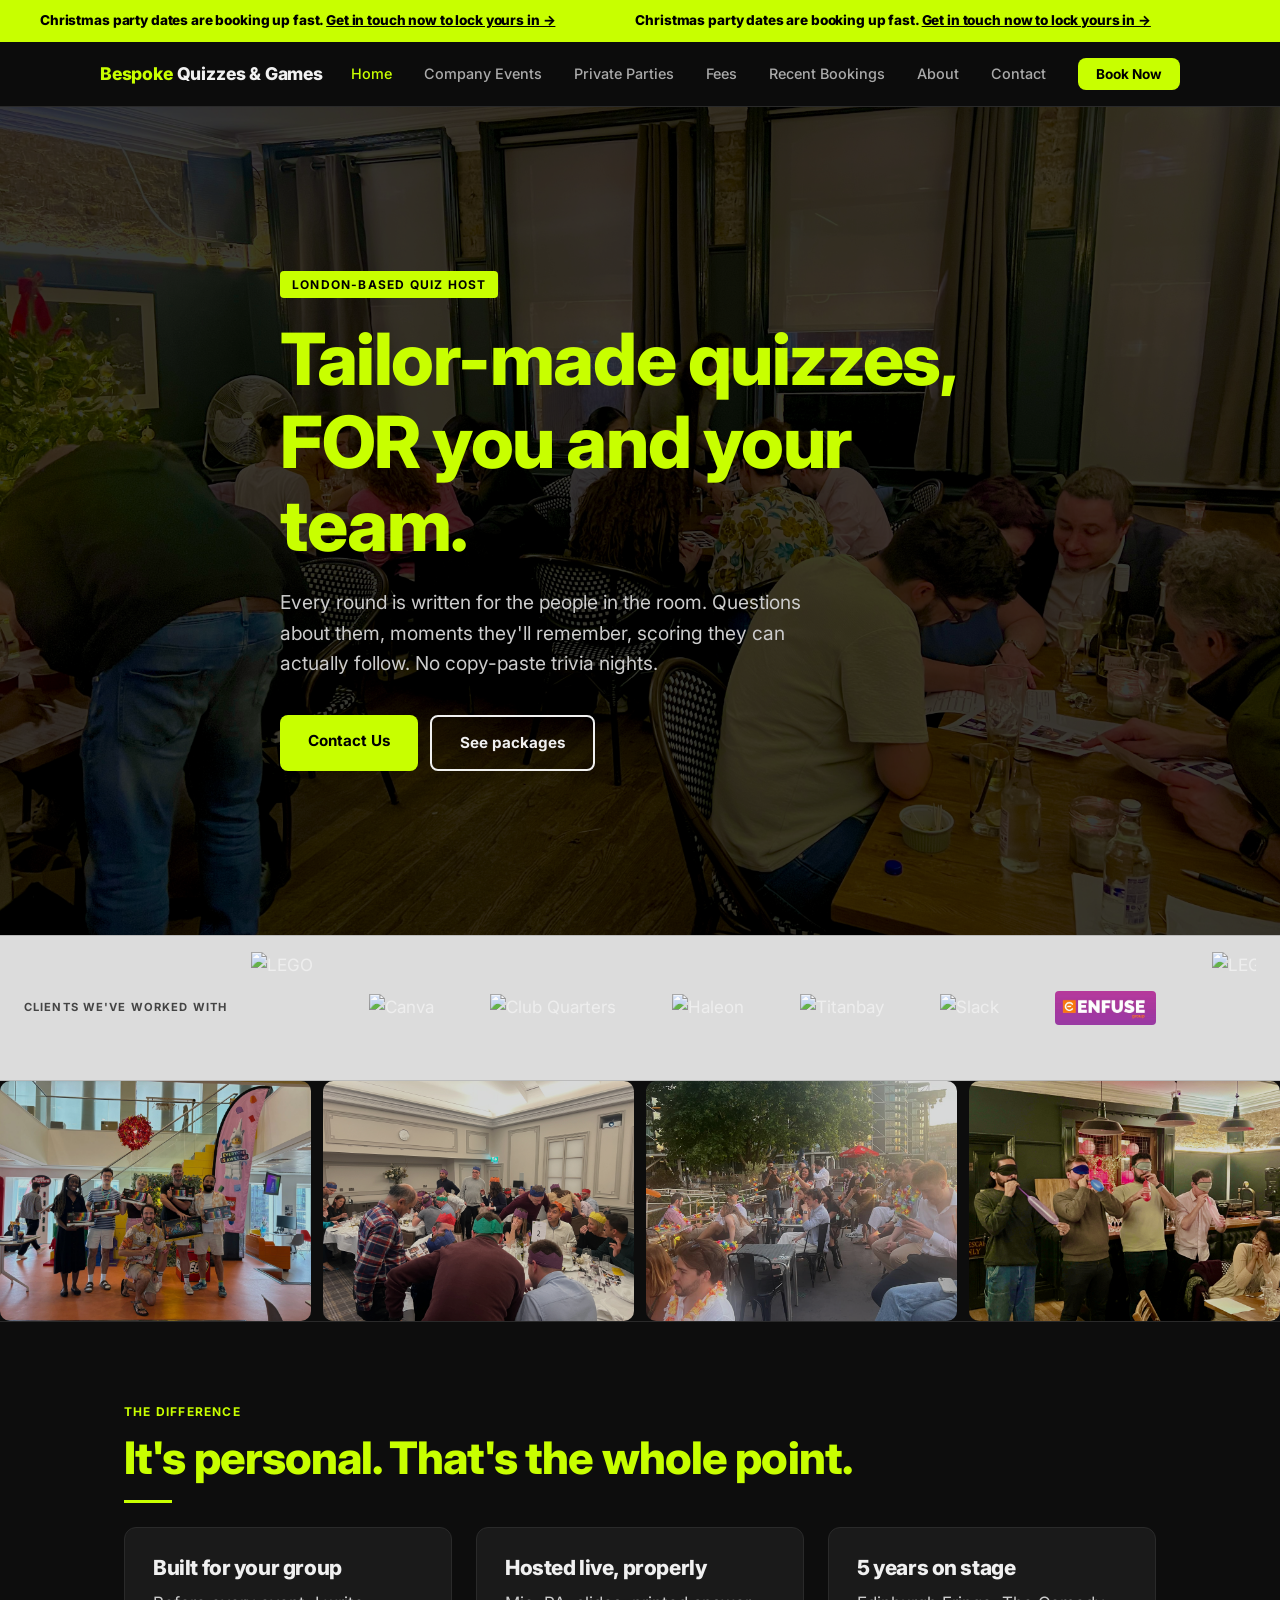
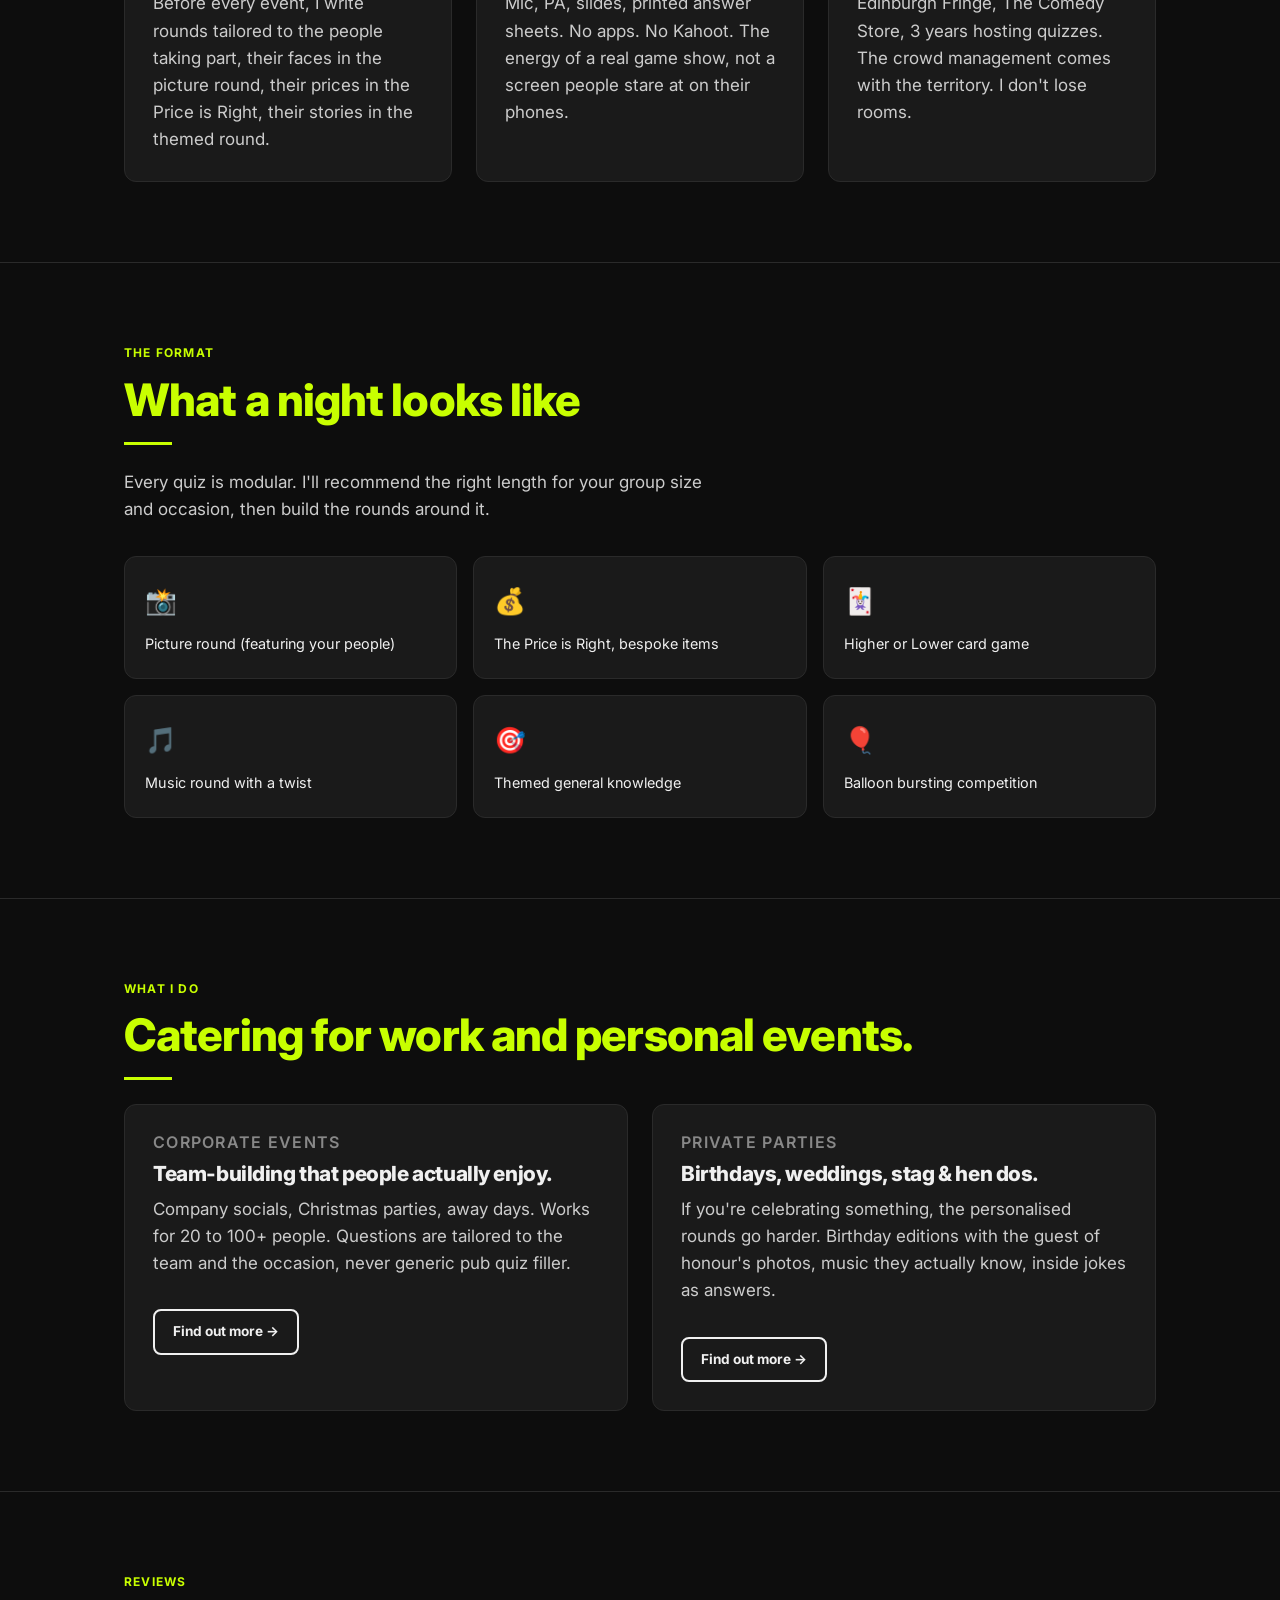
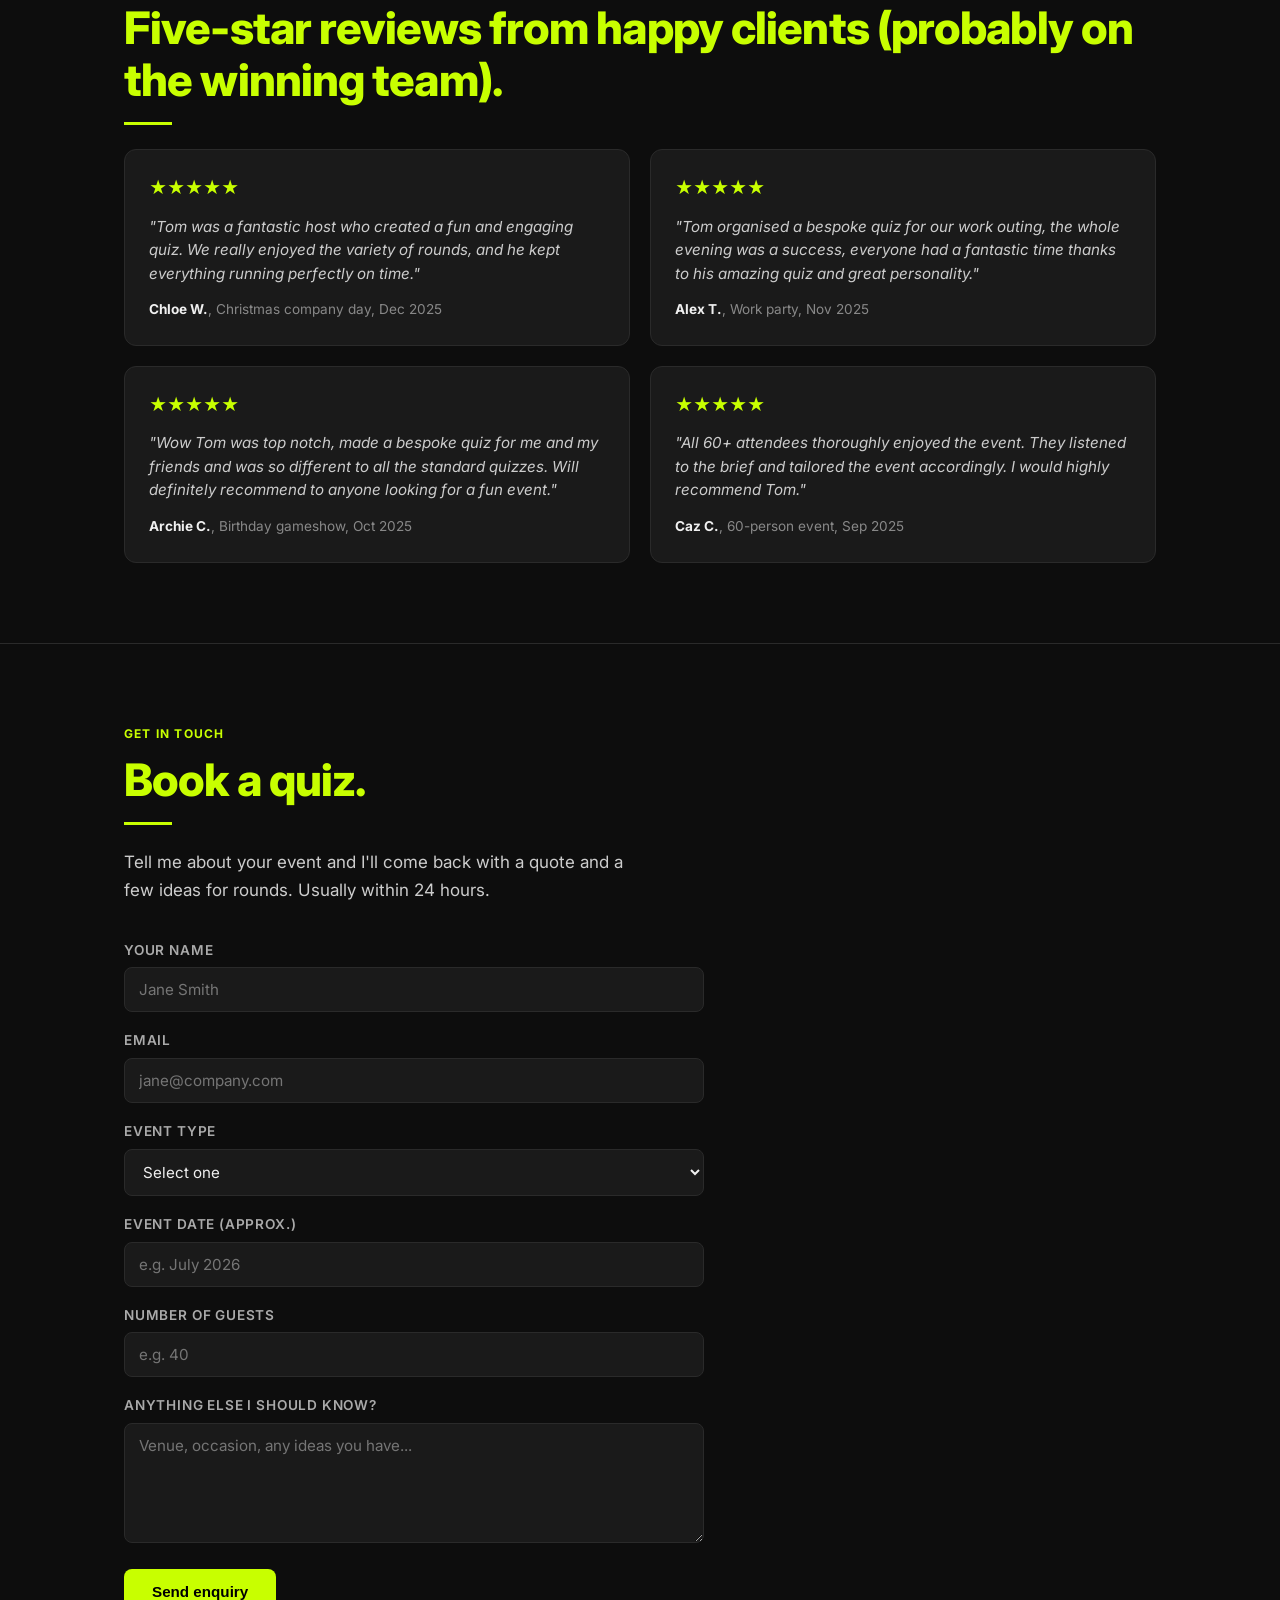
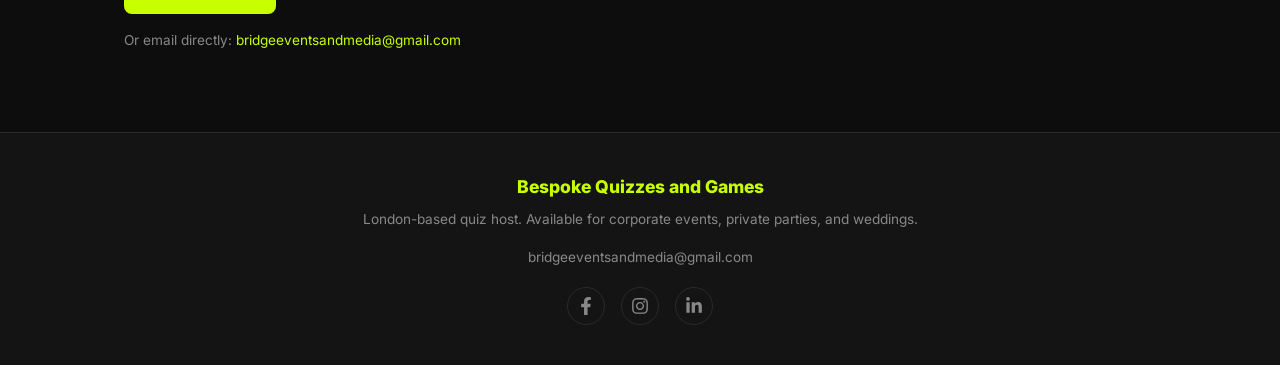
==== commit 290305d1: "Add files via upload" ====
--- a/index.html
+++ b/index.html
@@ -28,7 +28,8 @@
     "@type": "EntertainmentBusiness",
     "sameAs": [
       "https://www.facebook.com/profile.php?id=61593762594324",
-      "https://www.instagram.com/bespokeqandg"
+      "https://www.instagram.com/bespokeqandg",
+      "https://www.linkedin.com/company/bespoke-quizzes-and-games/"
     ],
     "name": "Bespoke Quizzes and Games",
     "image": "https://bespokequizzesandgames.com/photos/logo.png",
@@ -282,6 +283,9 @@
       <a href="https://www.instagram.com/bespokeqandg" target="_blank" rel="noopener noreferrer" aria-label="Bespoke Quizzes and Games on Instagram">
         <svg viewBox="0 0 448 512" aria-hidden="true"><path d="M224.1 141c-63.6 0-114.9 51.3-114.9 114.9s51.3 114.9 114.9 114.9S339 319.5 339 255.9 287.7 141 224.1 141zm0 189.6c-41.1 0-74.7-33.5-74.7-74.7s33.5-74.7 74.7-74.7 74.7 33.5 74.7 74.7-33.6 74.7-74.7 74.7zm146.4-194.3c0 14.9-12 26.8-26.8 26.8-14.9 0-26.8-12-26.8-26.8s12-26.8 26.8-26.8 26.8 12 26.8 26.8zm76.1 27.2c-1.7-35.9-9.9-67.7-36.2-93.9-26.2-26.2-58-34.4-93.9-36.2-37-2.1-147.9-2.1-184.9 0-35.8 1.7-67.6 9.9-93.9 36.1s-34.4 58-36.2 93.9c-2.1 37-2.1 147.9 0 184.9 1.7 35.9 9.9 67.7 36.2 93.9s58 34.4 93.9 36.2c37 2.1 147.9 2.1 184.9 0 35.9-1.7 67.7-9.9 93.9-36.2 26.2-26.2 34.4-58 36.2-93.9 2.1-37 2.1-147.8 0-184.8zM398.8 388c-7.8 19.6-22.9 34.7-42.6 42.6-29.5 11.7-99.5 9-132.1 9s-102.7 2.6-132.1-9c-19.6-7.8-34.7-22.9-42.6-42.6-11.7-29.5-9-99.5-9-132.1s-2.6-102.7 9-132.1c7.8-19.6 22.9-34.7 42.6-42.6 29.5-11.7 99.5-9 132.1-9s102.7-2.6 132.1 9c19.6 7.8 34.7 22.9 42.6 42.6 11.7 29.5 9 99.5 9 132.1s2.7 102.7-9 132.1z"/></svg>
       </a>
+      <a href="https://www.linkedin.com/company/bespoke-quizzes-and-games/" target="_blank" rel="noopener noreferrer" aria-label="Bespoke Quizzes and Games on LinkedIn">
+        <svg viewBox="0 0 448 512" aria-hidden="true"><path d="M100.28 448H7.4V148.9h92.88zm-46.44-340a53.6 53.6 0 1 1 0-107.2 53.6 53.6 0 0 1 0 107.2zM447.9 448h-92.68V302.4c0-34.7-.7-79.3-48.29-79.3-48.29 0-55.69 37.7-55.69 76.7V448h-92.78V148.9h89.08v40.8h1.3c12.4-23.5 42.69-48.3 87.89-48.3 94 0 111.28 61.9 111.28 142.3V448z"/></svg>
+      </a>
     </div>
   </div>
 </footer>
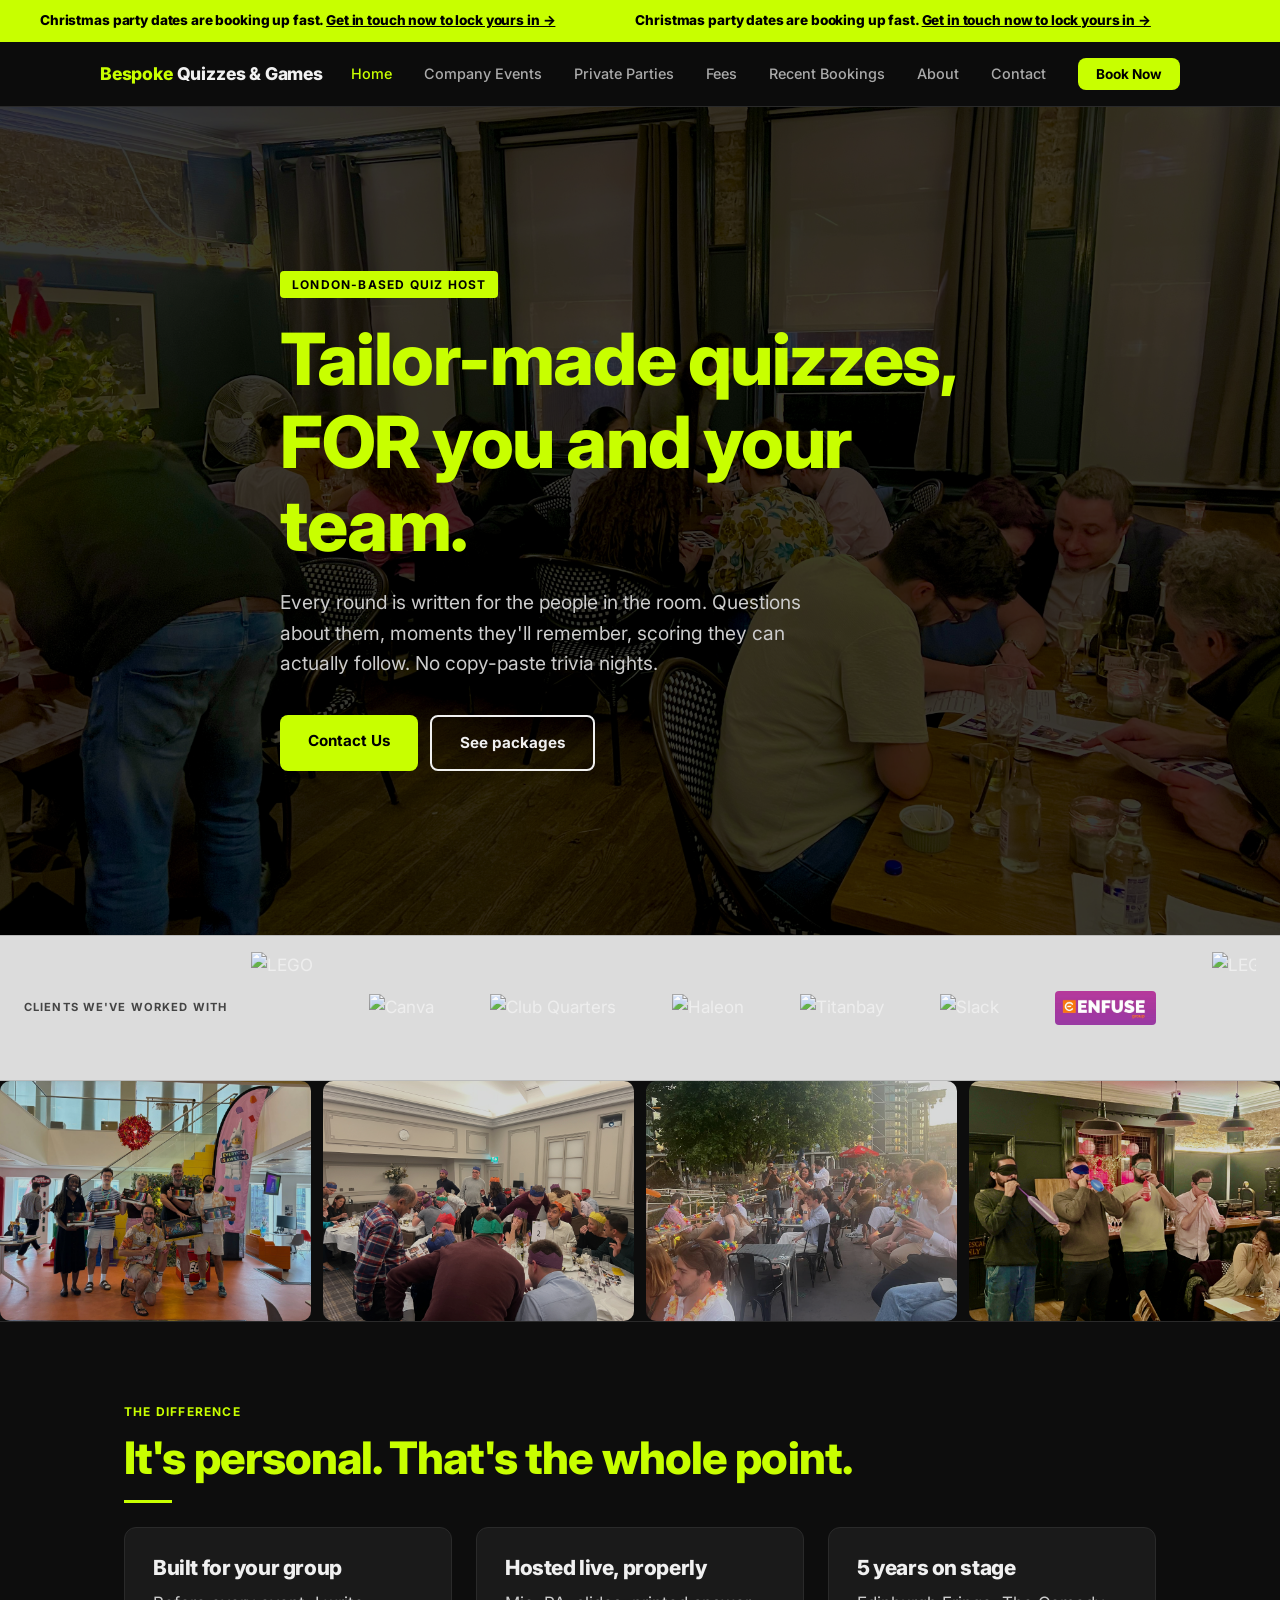
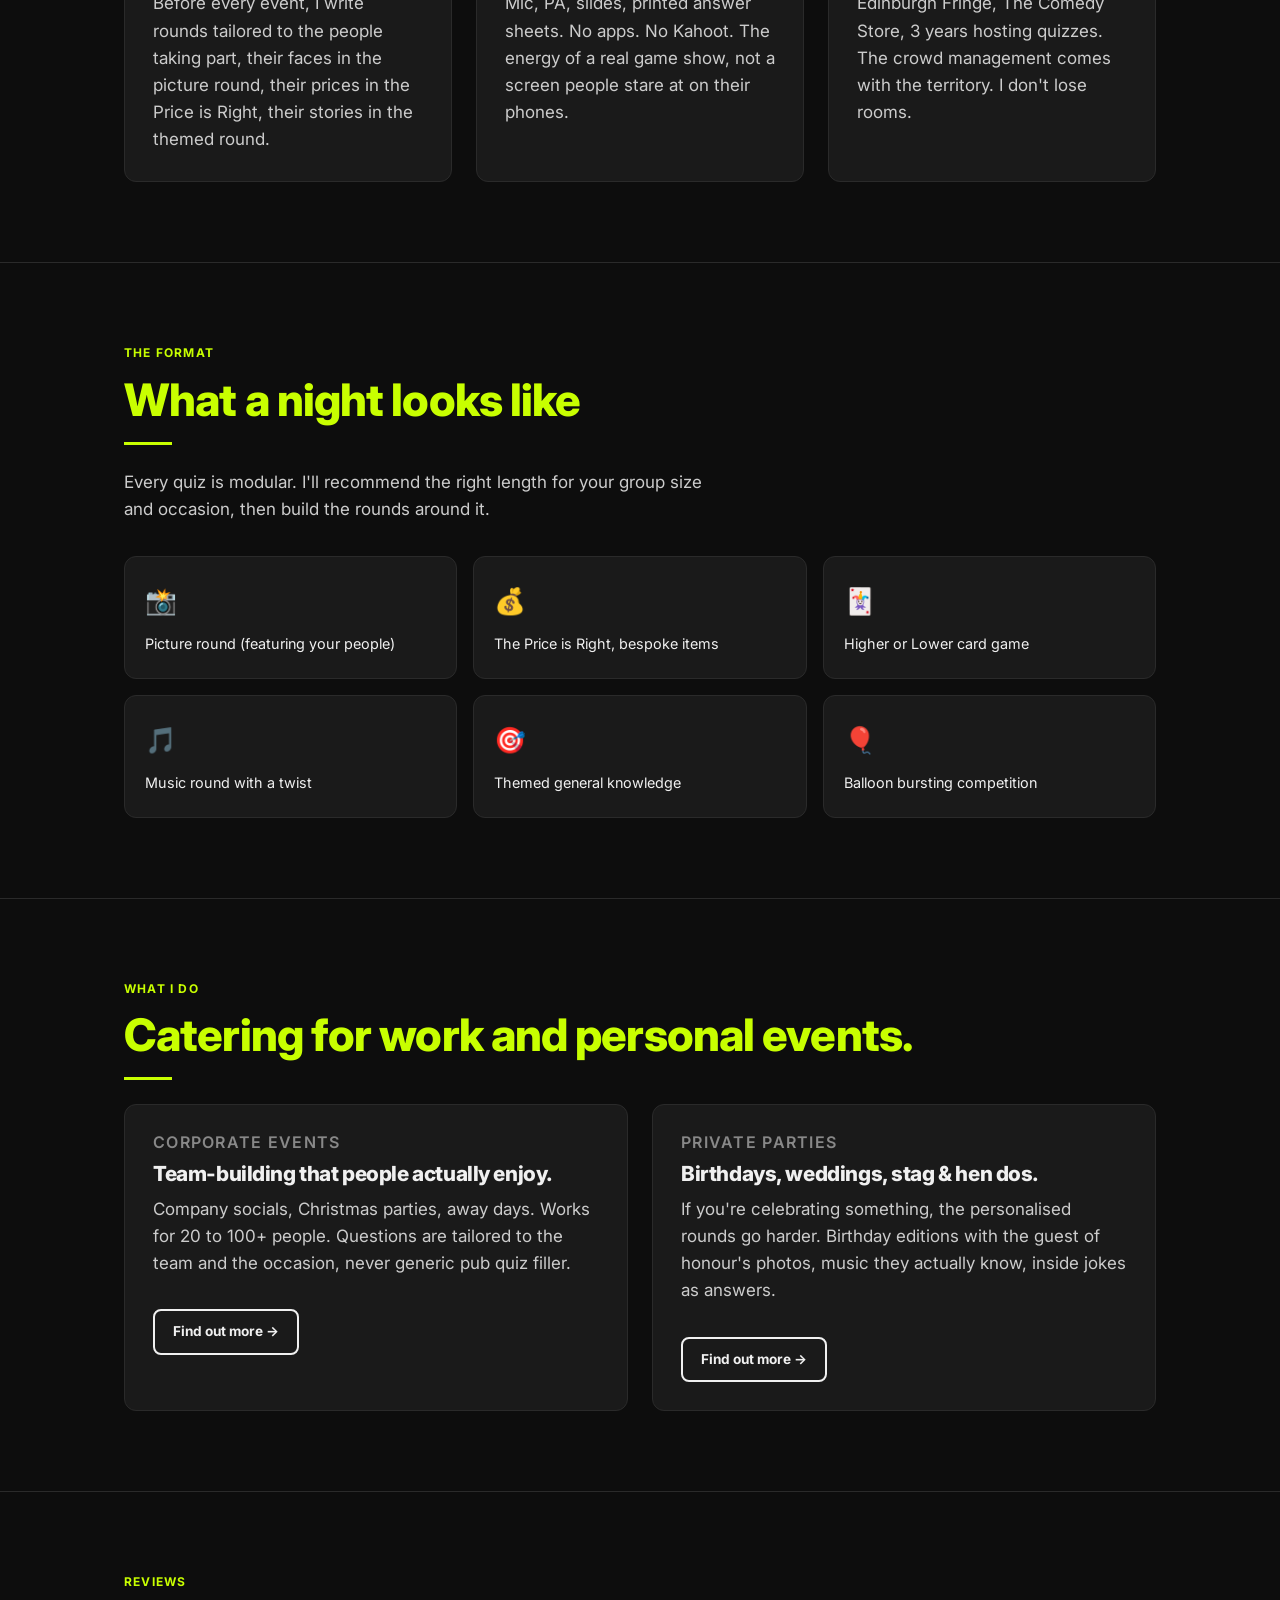
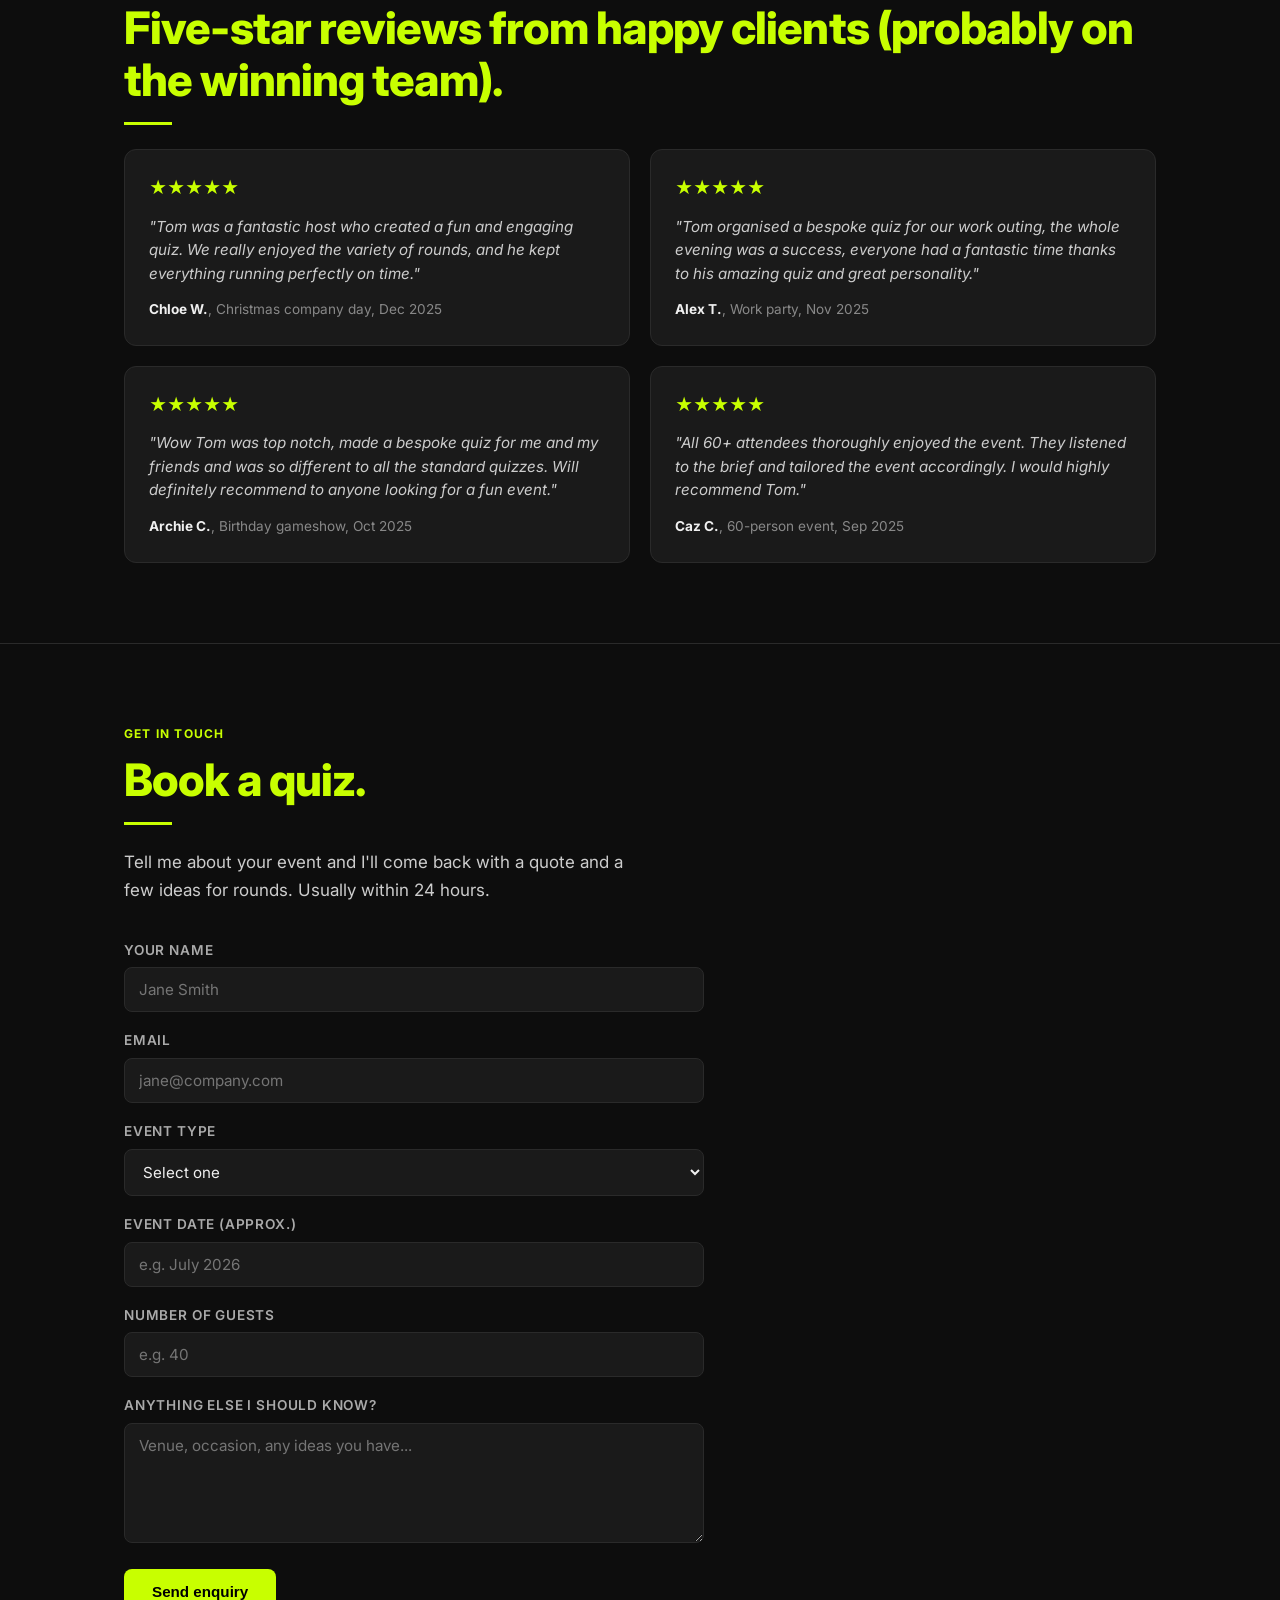
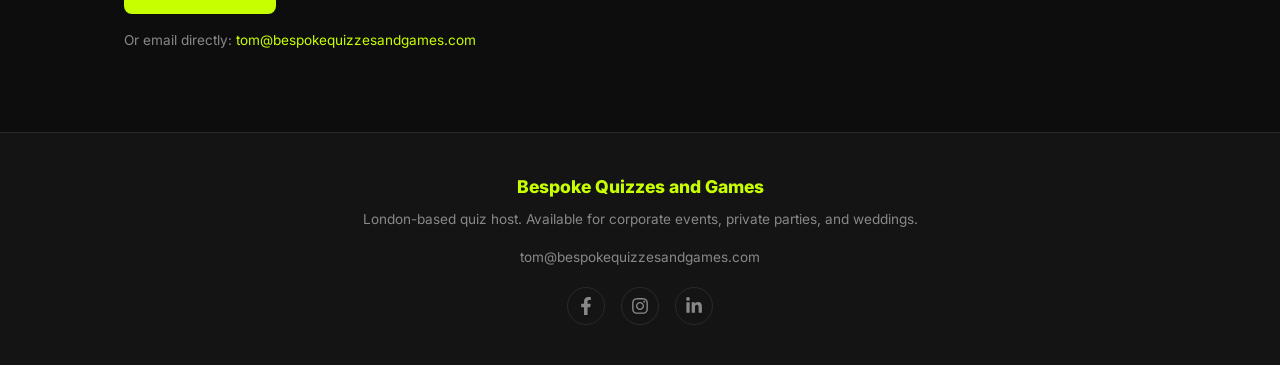
==== commit 8f031e7b: "Add files via upload" ====
--- a/index.html
+++ b/index.html
@@ -34,7 +34,7 @@
     "name": "Bespoke Quizzes and Games",
     "image": "https://bespokequizzesandgames.com/photos/logo.png",
     "url": "https://bespokequizzesandgames.com/",
-    "email": "bridgeeventsandmedia@gmail.com",
+    "email": "tom@bespokequizzesandgames.com",
     "description": "Bespoke, personalised quiz hosting for corporate events and private parties across London. Every round written for the people in the room.",
     "areaServed": { "@type": "City", "name": "London" },
     "priceRange": "££",
@@ -230,7 +230,7 @@
     <div class="divider"></div>
     <p style="max-width:520px; margin-bottom:36px;">Tell me about your event and I'll come back with a quote and a few ideas for rounds. Usually within 24 hours.</p>
     <div class="contact-form">
-      <form action="mailto:bridgeeventsandmedia@gmail.com" method="post" enctype="text/plain">
+      <form action="mailto:tom@bespokequizzesandgames.com" method="post" enctype="text/plain">
         <div class="form-group">
           <label for="name">Your name</label>
           <input type="text" id="name" name="name" placeholder="Jane Smith" required />
@@ -265,7 +265,7 @@
         </div>
         <button type="submit" class="btn btn-primary">Send enquiry</button>
       </form>
-      <p style="margin-top:16px; font-size:0.85rem; color:var(--muted);">Or email directly: <a href="mailto:bridgeeventsandmedia@gmail.com">bridgeeventsandmedia@gmail.com</a></p>
+      <p style="margin-top:16px; font-size:0.85rem; color:var(--muted);">Or email directly: <a href="mailto:tom@bespokequizzesandgames.com">tom@bespokequizzesandgames.com</a></p>
     </div>
   </div>
 </section>
@@ -275,7 +275,7 @@
   <div class="footer-inner">
     <div class="footer-logo">Bespoke Quizzes and Games</div>
     <p>London-based quiz host. Available for corporate events, private parties, and weddings.</p>
-    <p style="margin-top:8px;"><a href="mailto:bridgeeventsandmedia@gmail.com">bridgeeventsandmedia@gmail.com</a></p>
+    <p style="margin-top:8px;"><a href="mailto:tom@bespokequizzesandgames.com">tom@bespokequizzesandgames.com</a></p>
     <div class="footer-social">
       <a href="https://www.facebook.com/profile.php?id=61593762594324" target="_blank" rel="noopener noreferrer" aria-label="Bespoke Quizzes and Games on Facebook">
         <svg viewBox="0 0 320 512" aria-hidden="true"><path d="M279.14 288l14.22-92.66h-88.91v-60.13c0-25.35 12.42-50.06 52.24-50.06h40.42V6.26S260.43 0 225.36 0c-73.22 0-121.08 44.38-121.08 124.72v70.62H22.89V288h81.39v224h100.17V288z"/></svg>
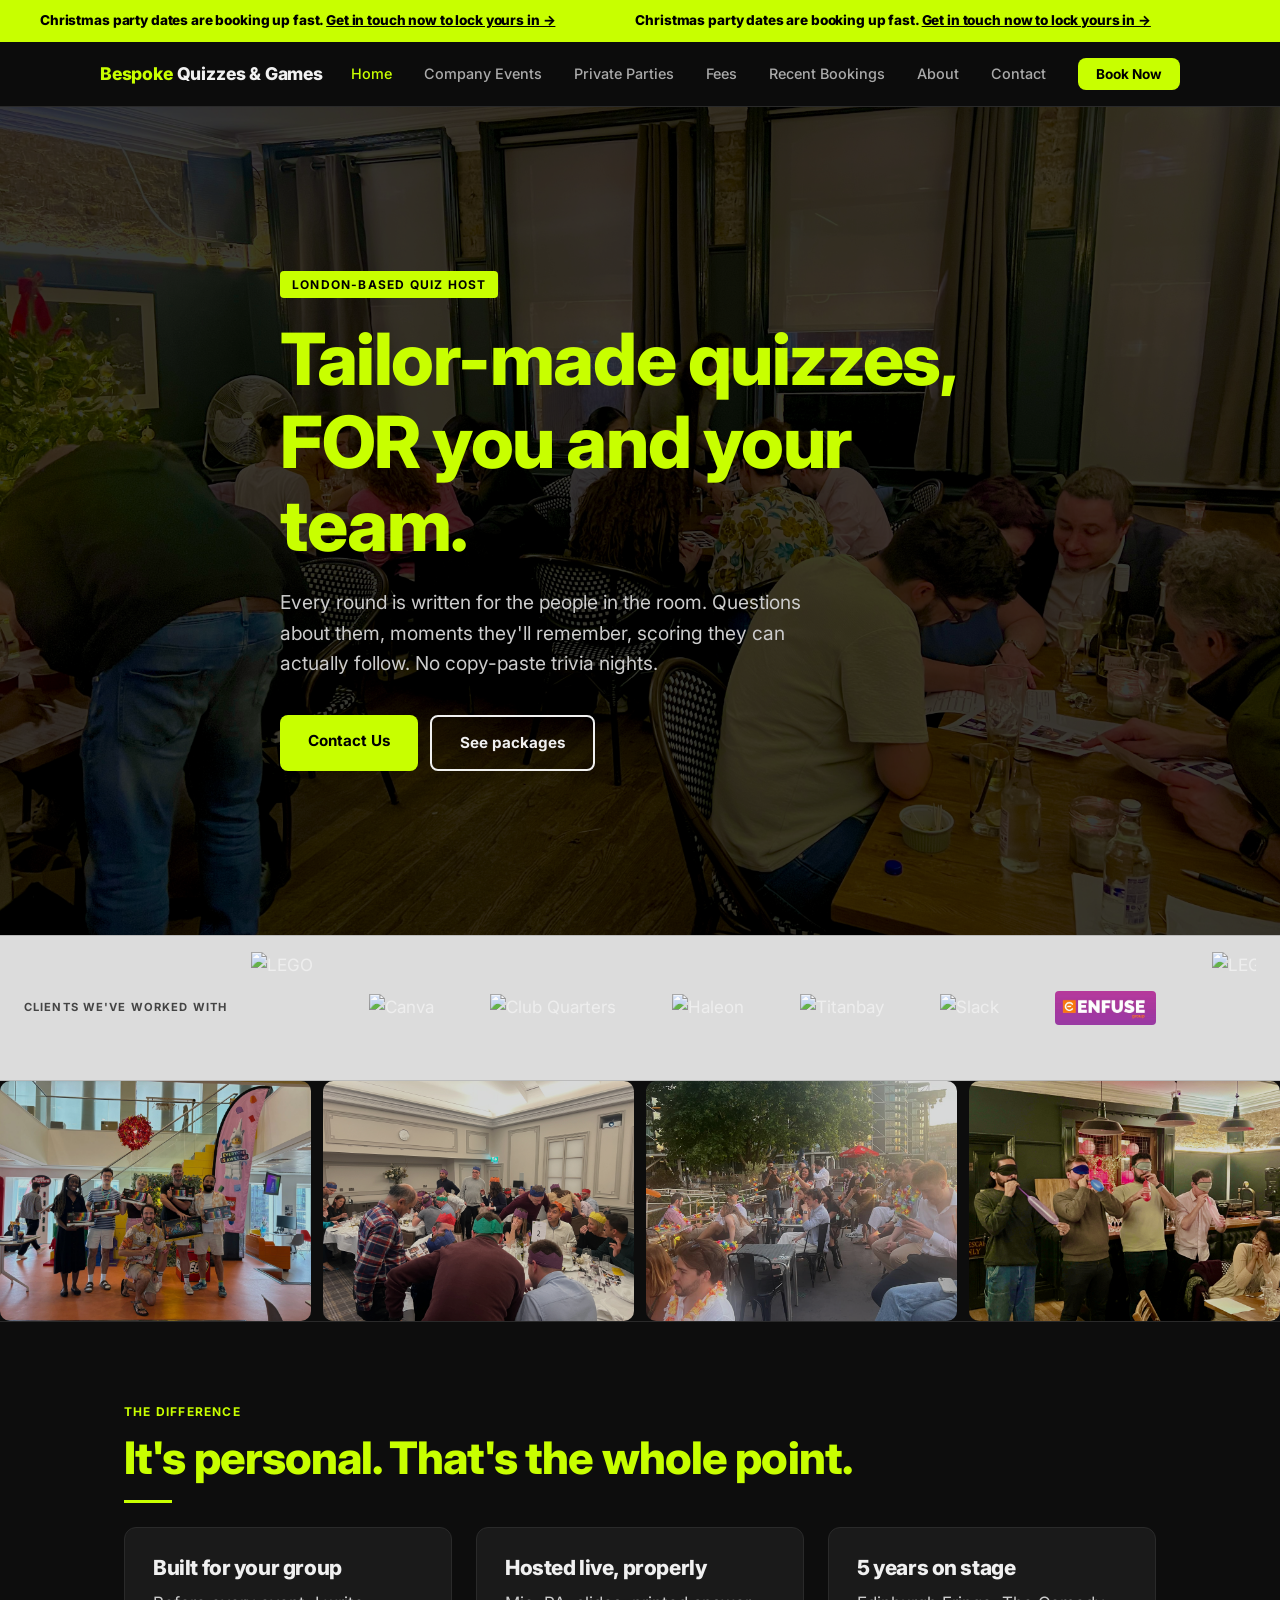
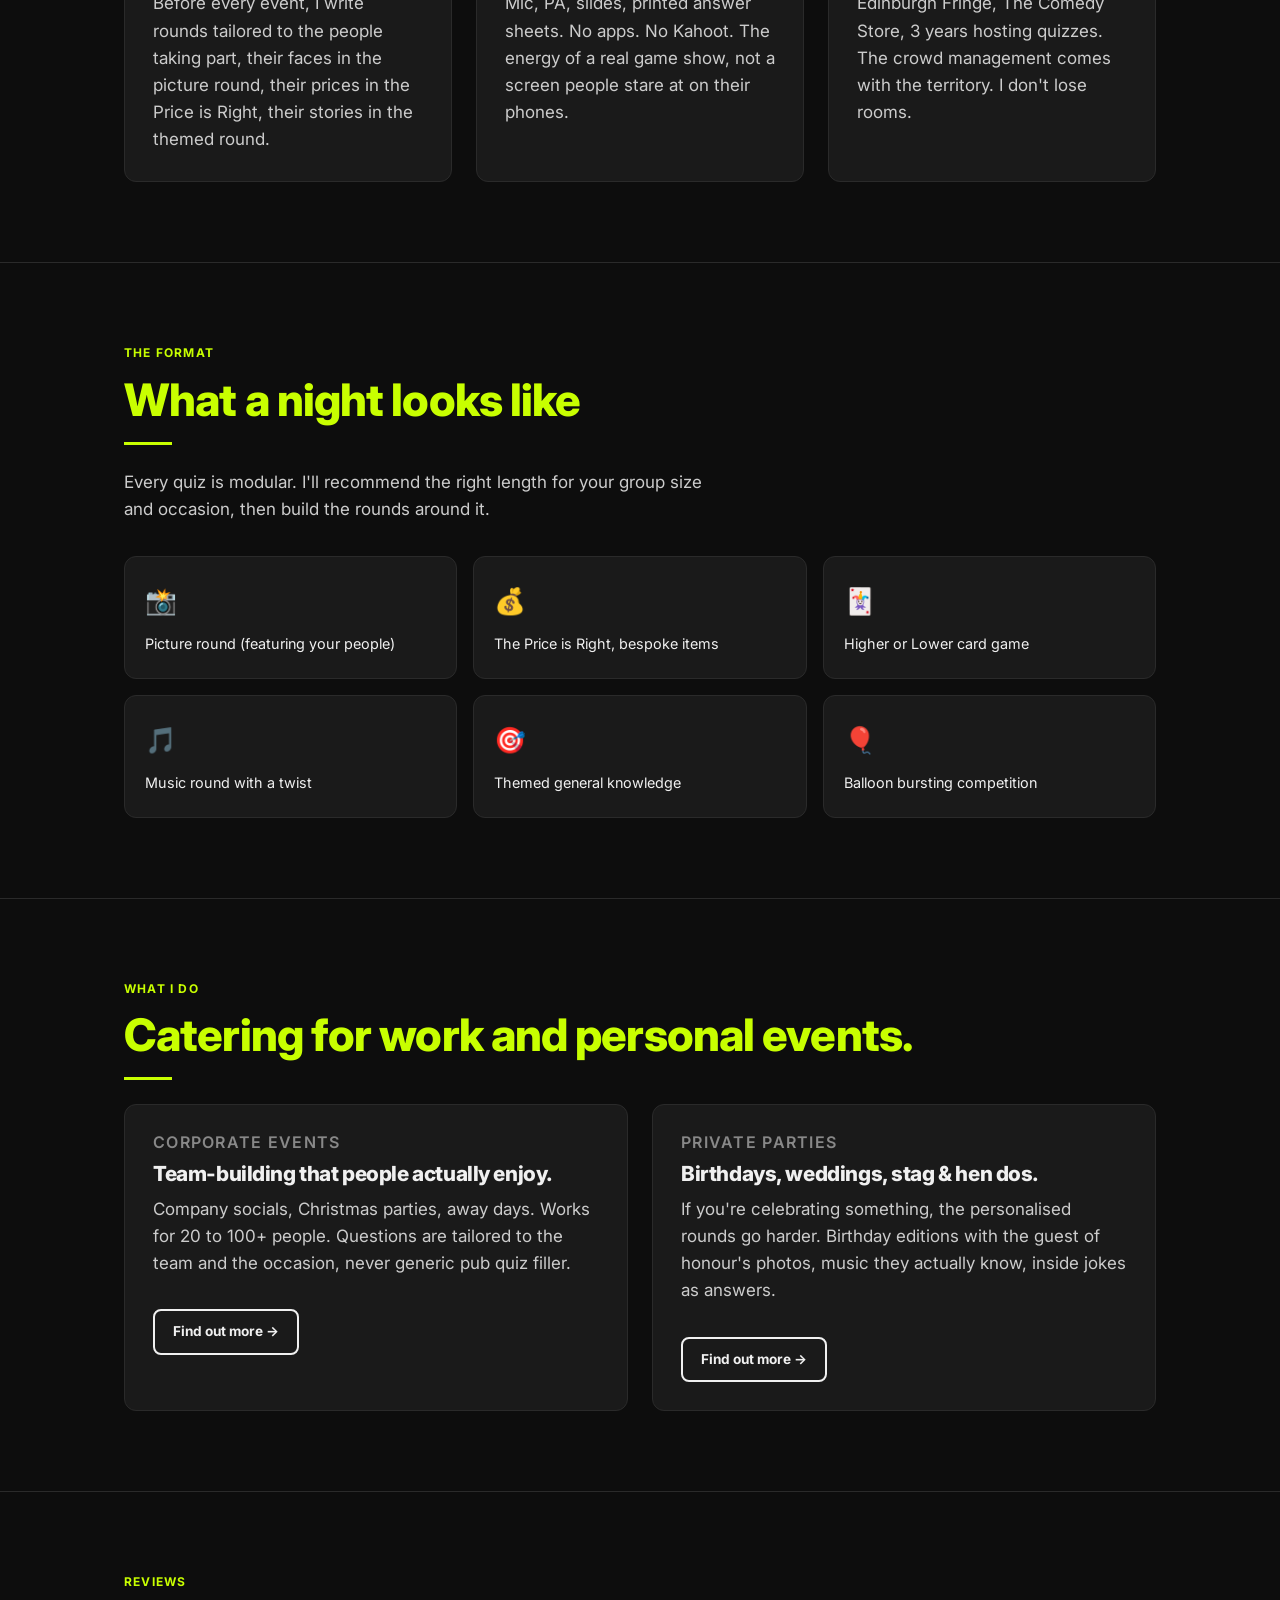
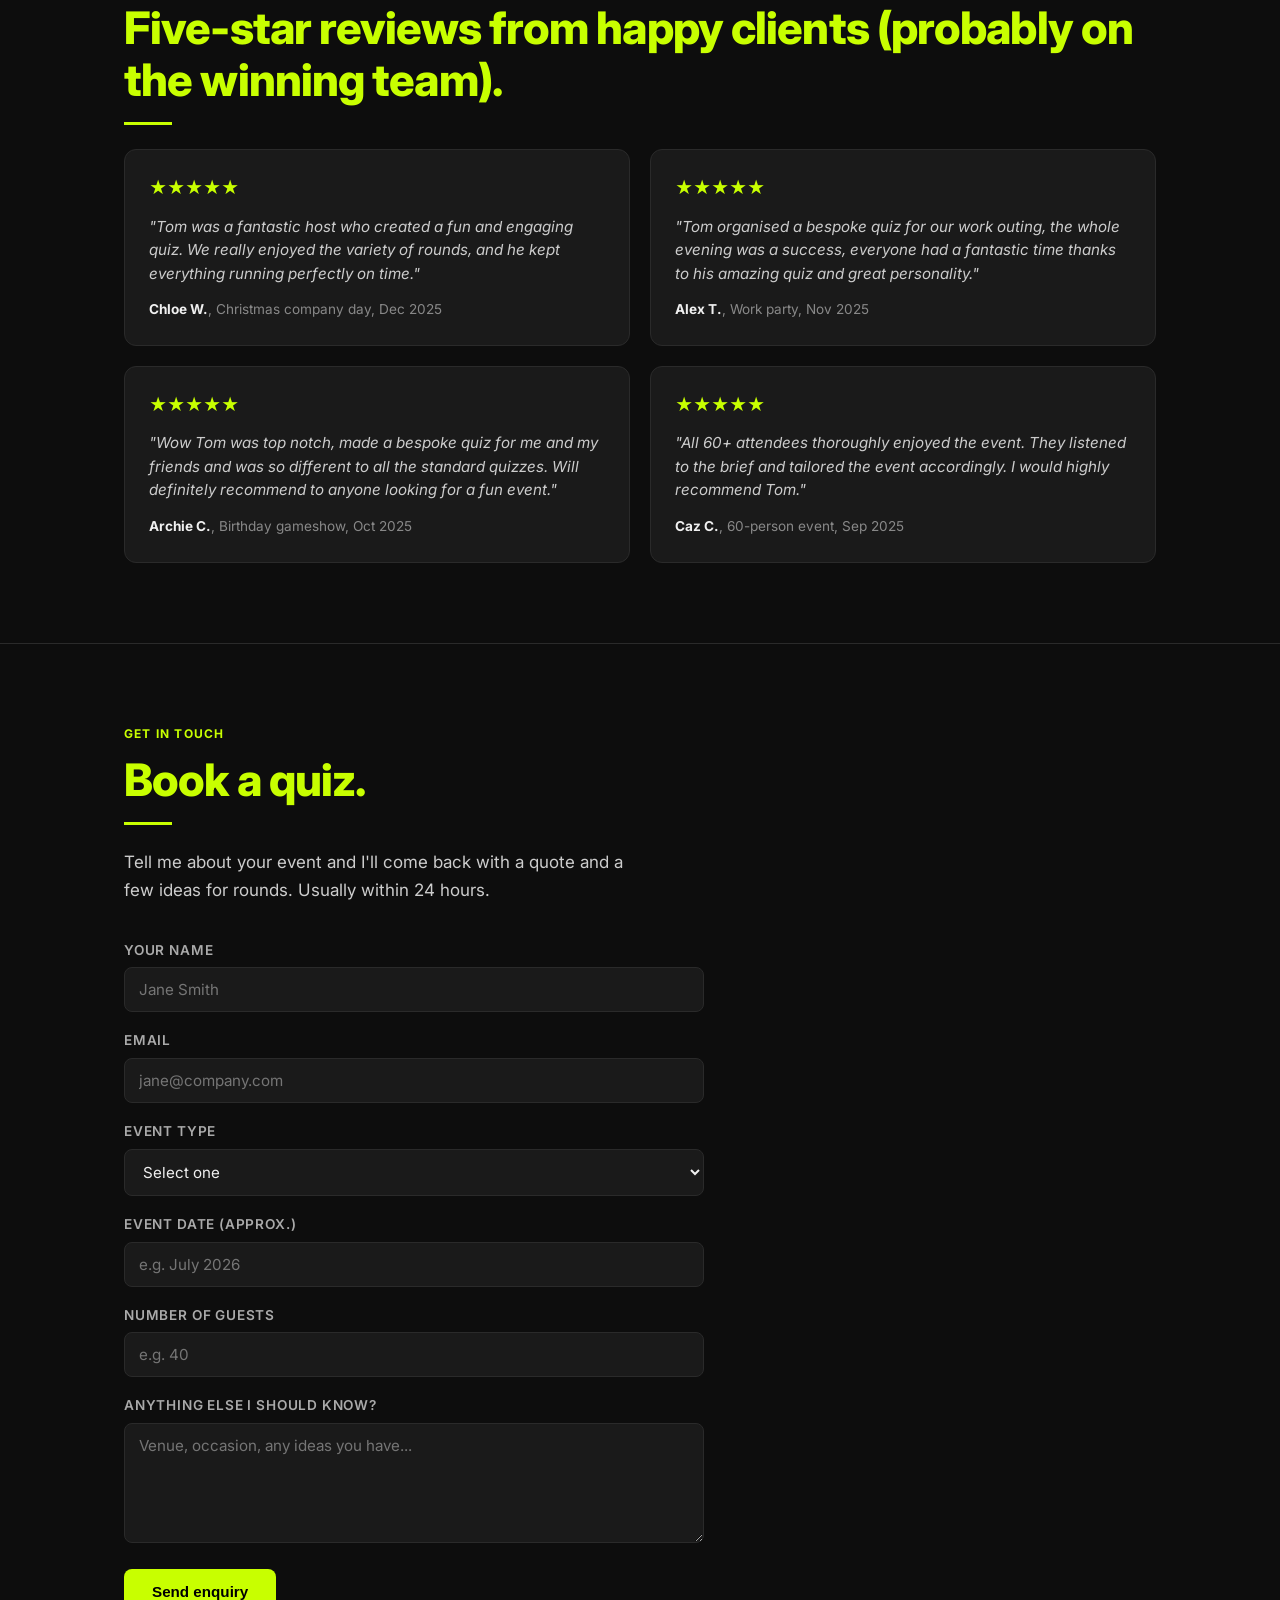
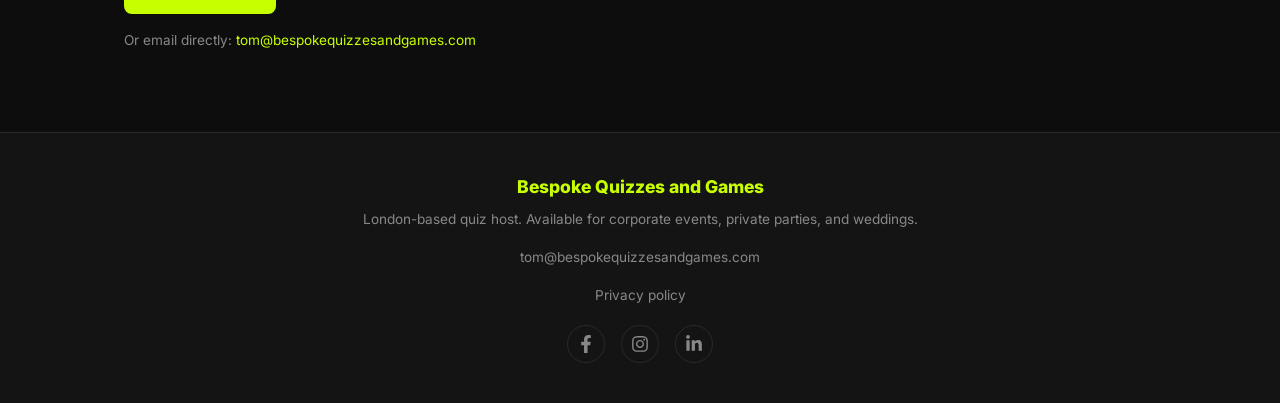
==== commit 2b2b4a56: "Add files via upload" ====
--- a/index.html
+++ b/index.html
@@ -276,6 +276,7 @@
     <div class="footer-logo">Bespoke Quizzes and Games</div>
     <p>London-based quiz host. Available for corporate events, private parties, and weddings.</p>
     <p style="margin-top:8px;"><a href="mailto:tom@bespokequizzesandgames.com">tom@bespokequizzesandgames.com</a></p>
+    <p style="margin-top:8px; font-size:0.85rem;"><a href="pages/privacy.html">Privacy policy</a></p>
     <div class="footer-social">
       <a href="https://www.facebook.com/profile.php?id=61593762594324" target="_blank" rel="noopener noreferrer" aria-label="Bespoke Quizzes and Games on Facebook">
         <svg viewBox="0 0 320 512" aria-hidden="true"><path d="M279.14 288l14.22-92.66h-88.91v-60.13c0-25.35 12.42-50.06 52.24-50.06h40.42V6.26S260.43 0 225.36 0c-73.22 0-121.08 44.38-121.08 124.72v70.62H22.89V288h81.39v224h100.17V288z"/></svg>
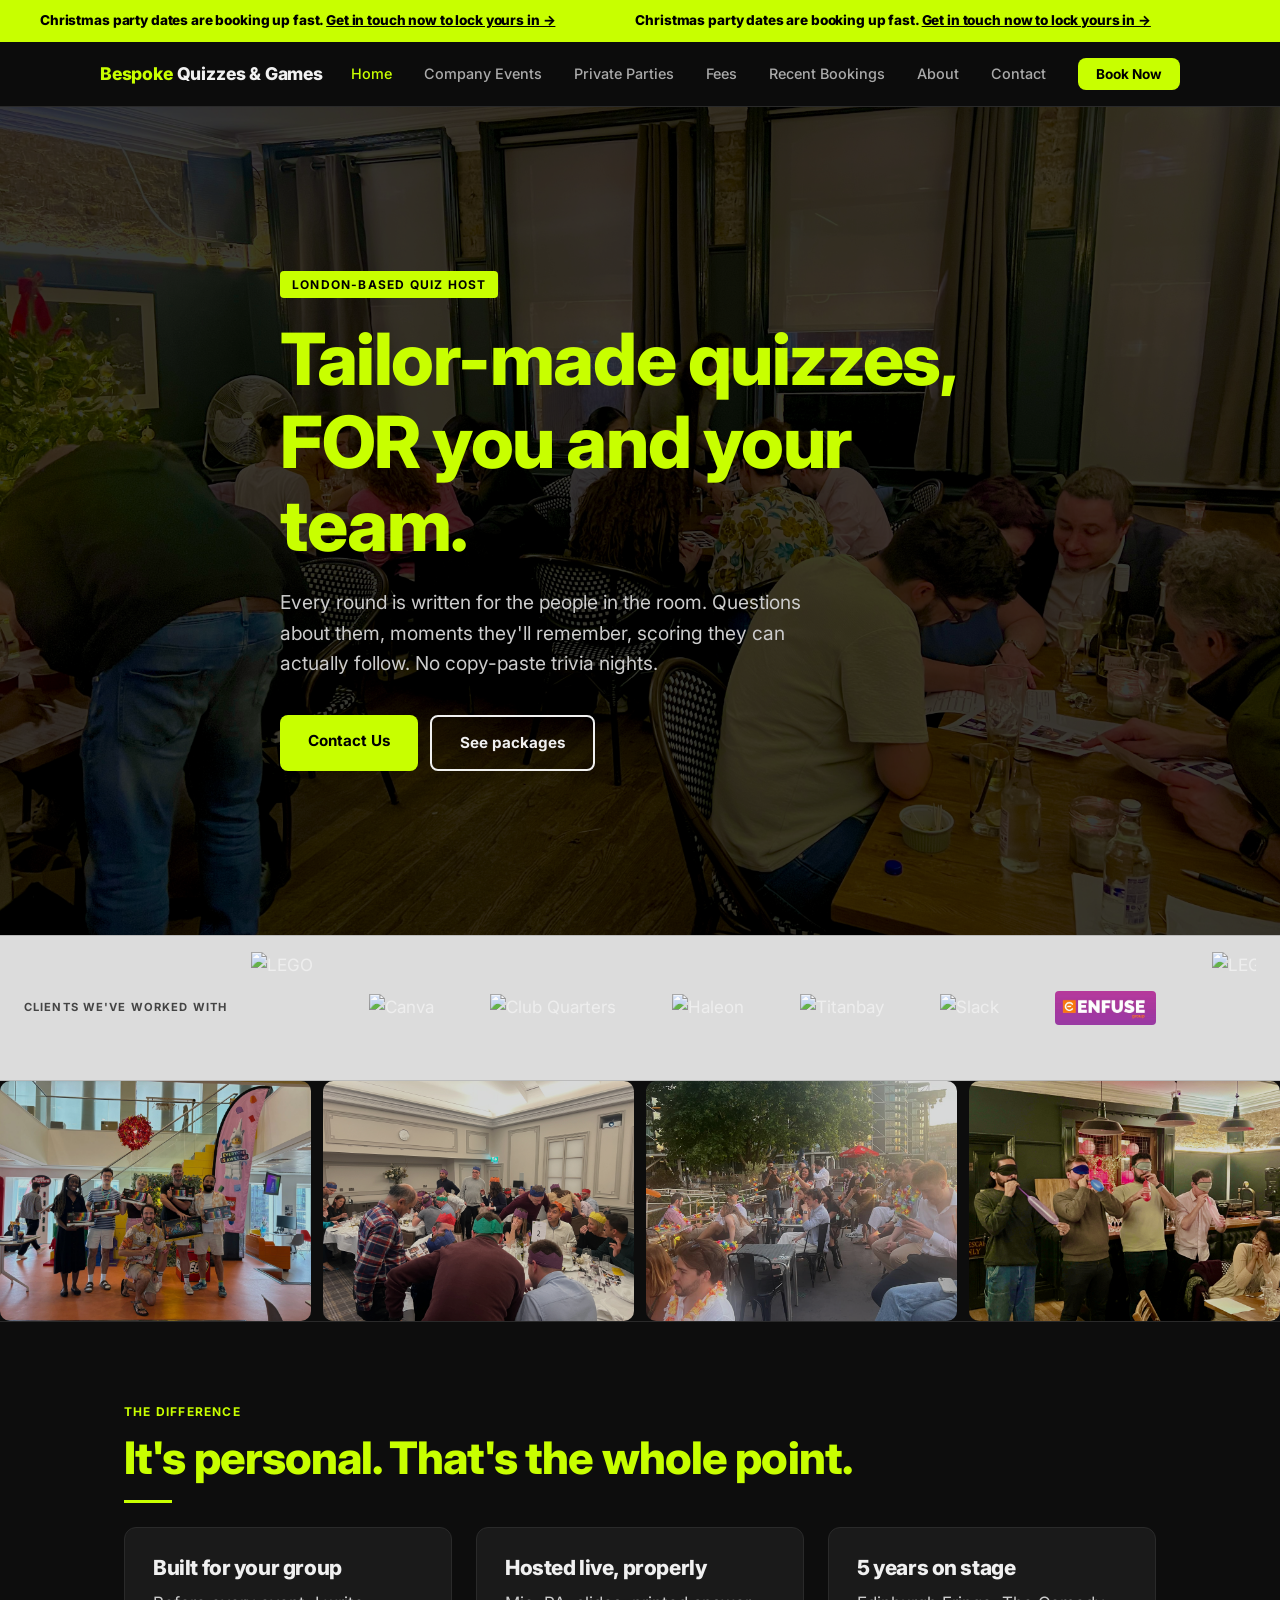
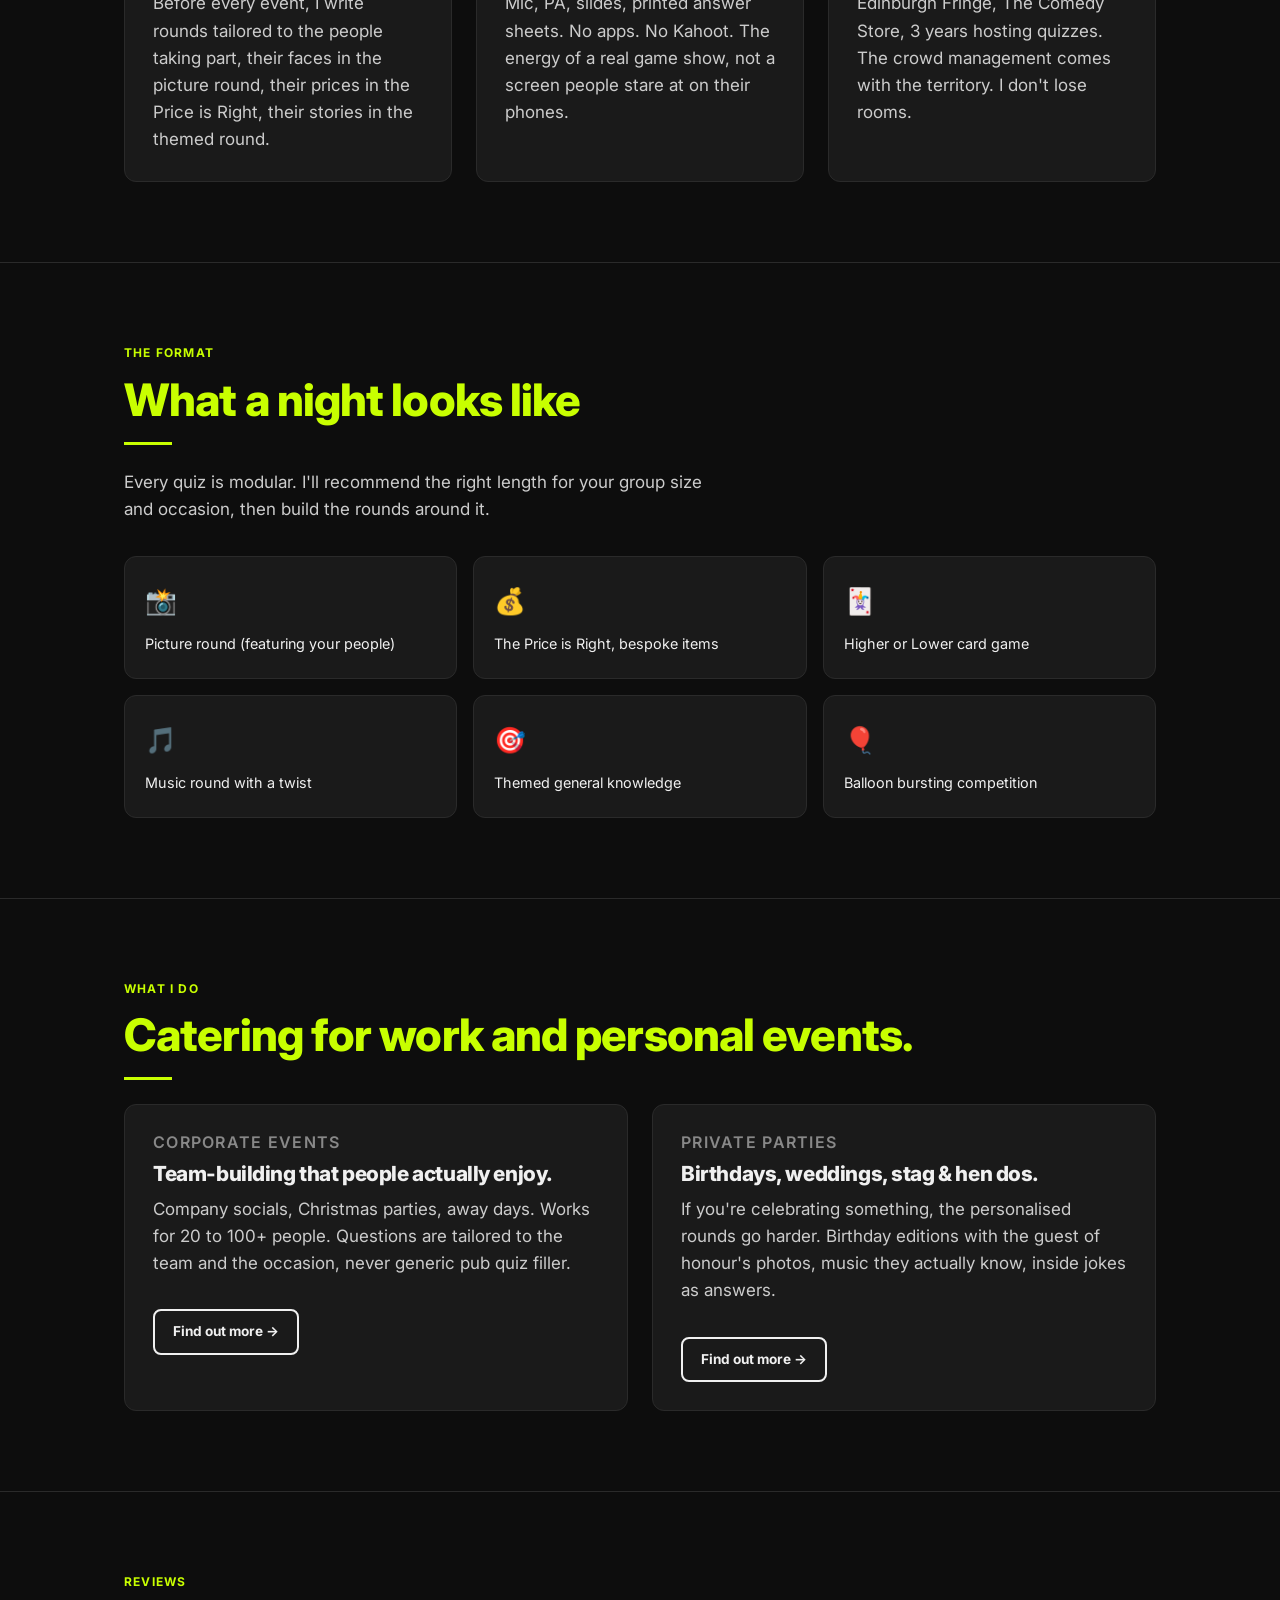
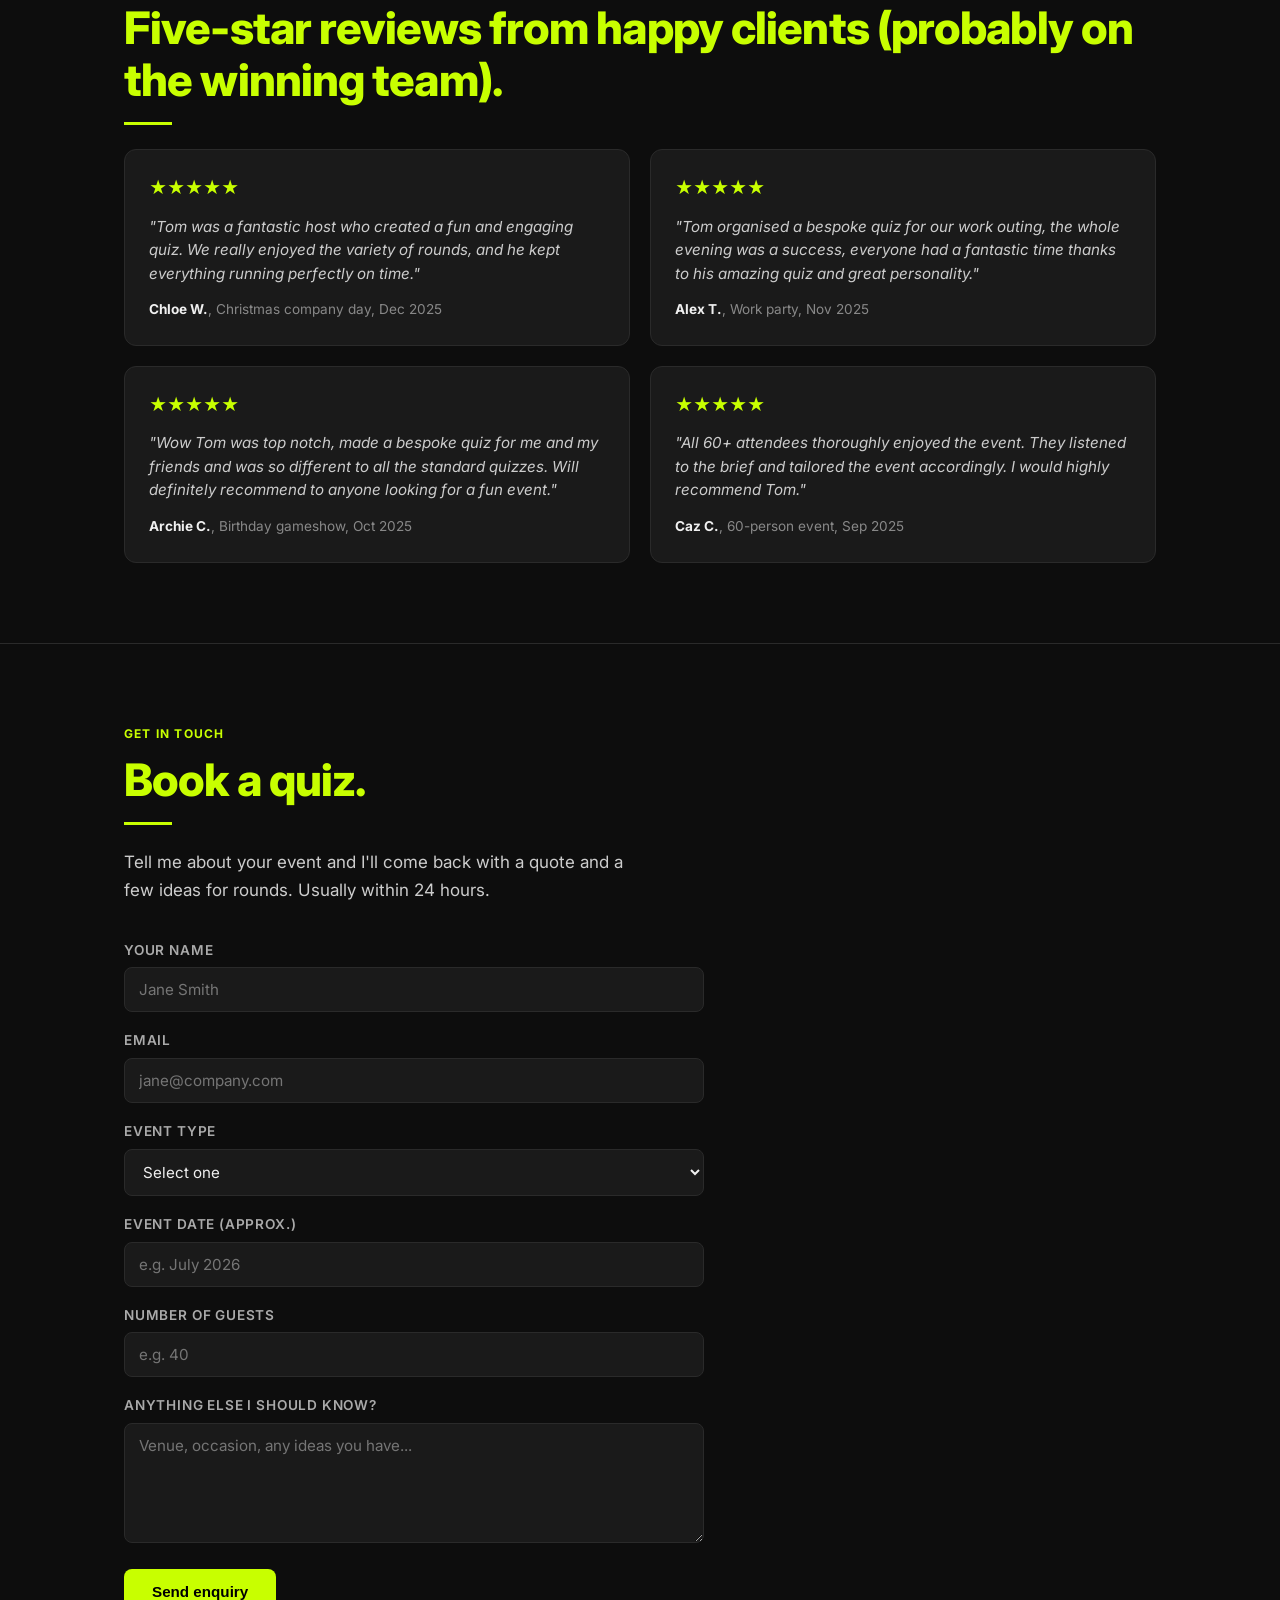
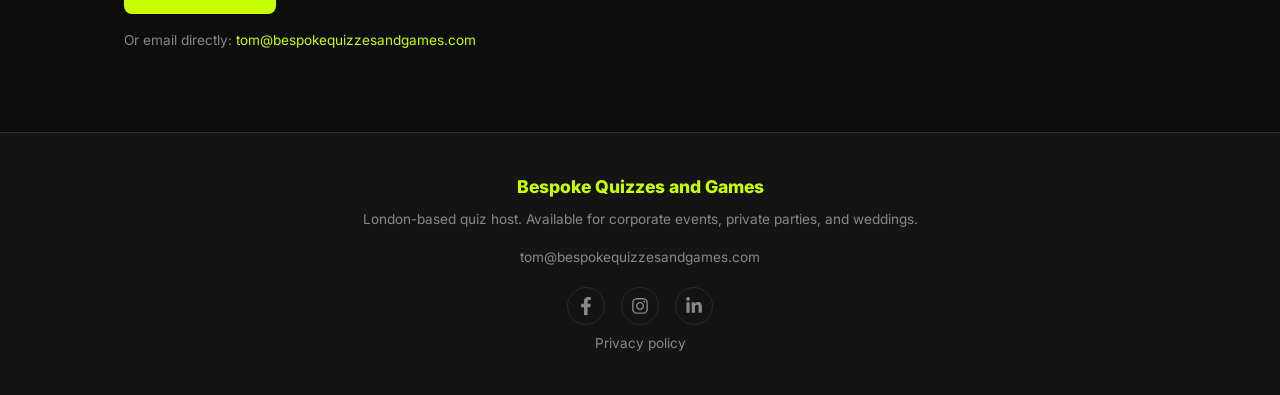
==== commit 463948bb: "Add files via upload" ====
--- a/index.html
+++ b/index.html
@@ -120,10 +120,10 @@
 <!-- PHOTO STRIP -->
 <section style="padding: 0;">
   <div class="photo-strip" style="margin:0; border-radius:0;">
-    <img src="photos/legoimage10.jpg" alt="LEGO team presenting prizes" />
-    <img src="photos/quiz-xmas.jpeg" alt="Christmas quiz night" />
-    <img src="photos/titanbay2.jpg" alt="Titanbay corporate summer social by the Thames" />
-    <img src="photos/quiz-balloon.jpeg" alt="Balloon round" />
+    <img loading="lazy" decoding="async" src="photos/legoimage10.jpg" alt="LEGO team presenting prizes" />
+    <img loading="lazy" decoding="async" src="photos/quiz-xmas.jpeg" alt="Christmas quiz night" />
+    <img loading="lazy" decoding="async" src="photos/titanbay2.jpg" alt="Titanbay corporate summer social by the Thames" />
+    <img loading="lazy" decoding="async" src="photos/quiz-balloon.jpeg" alt="Balloon round" />
   </div>
 </section>
 
@@ -230,7 +230,12 @@
     <div class="divider"></div>
     <p style="max-width:520px; margin-bottom:36px;">Tell me about your event and I'll come back with a quote and a few ideas for rounds. Usually within 24 hours.</p>
     <div class="contact-form">
-      <form action="mailto:tom@bespokequizzesandgames.com" method="post" enctype="text/plain">
+      <form action="https://formsubmit.co/tom@bespokequizzesandgames.com" method="POST">
+        <input type="hidden" name="_subject" value="New quiz enquiry from bespokequizzesandgames.com" />
+        <input type="hidden" name="_next" value="https://bespokequizzesandgames.com/pages/thanks.html" />
+        <input type="hidden" name="_template" value="table" />
+        <input type="hidden" name="_captcha" value="false" />
+        <input type="text" name="_honey" style="display:none" tabindex="-1" autocomplete="off" />
         <div class="form-group">
           <label for="name">Your name</label>
           <input type="text" id="name" name="name" placeholder="Jane Smith" required />
@@ -276,7 +281,6 @@
     <div class="footer-logo">Bespoke Quizzes and Games</div>
     <p>London-based quiz host. Available for corporate events, private parties, and weddings.</p>
     <p style="margin-top:8px;"><a href="mailto:tom@bespokequizzesandgames.com">tom@bespokequizzesandgames.com</a></p>
-    <p style="margin-top:8px; font-size:0.85rem;"><a href="pages/privacy.html">Privacy policy</a></p>
     <div class="footer-social">
       <a href="https://www.facebook.com/profile.php?id=61593762594324" target="_blank" rel="noopener noreferrer" aria-label="Bespoke Quizzes and Games on Facebook">
         <svg viewBox="0 0 320 512" aria-hidden="true"><path d="M279.14 288l14.22-92.66h-88.91v-60.13c0-25.35 12.42-50.06 52.24-50.06h40.42V6.26S260.43 0 225.36 0c-73.22 0-121.08 44.38-121.08 124.72v70.62H22.89V288h81.39v224h100.17V288z"/></svg>
@@ -288,6 +292,7 @@
         <svg viewBox="0 0 448 512" aria-hidden="true"><path d="M100.28 448H7.4V148.9h92.88zm-46.44-340a53.6 53.6 0 1 1 0-107.2 53.6 53.6 0 0 1 0 107.2zM447.9 448h-92.68V302.4c0-34.7-.7-79.3-48.29-79.3-48.29 0-55.69 37.7-55.69 76.7V448h-92.78V148.9h89.08v40.8h1.3c12.4-23.5 42.69-48.3 87.89-48.3 94 0 111.28 61.9 111.28 142.3V448z"/></svg>
       </a>
     </div>
+    <p style="margin-top:8px;"><a href="pages/privacy.html">Privacy policy</a></p>
   </div>
 </footer>
 
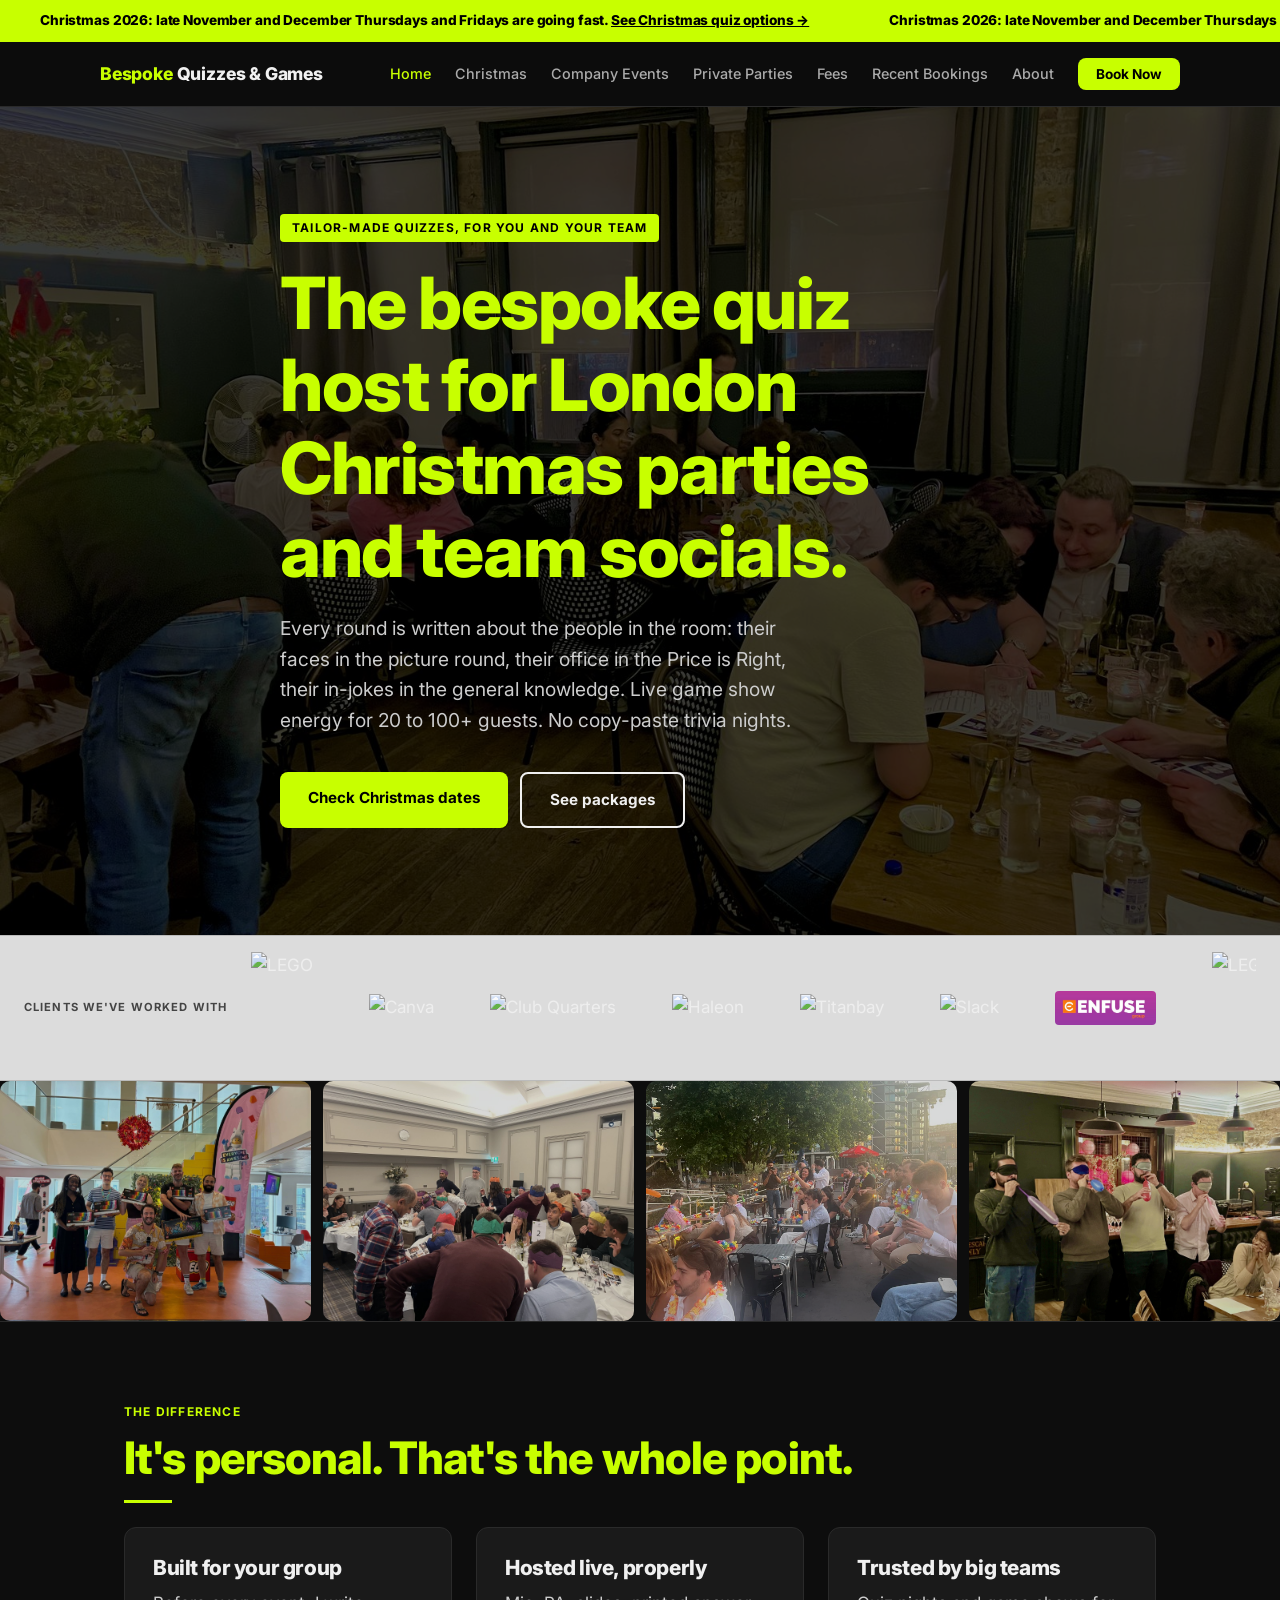
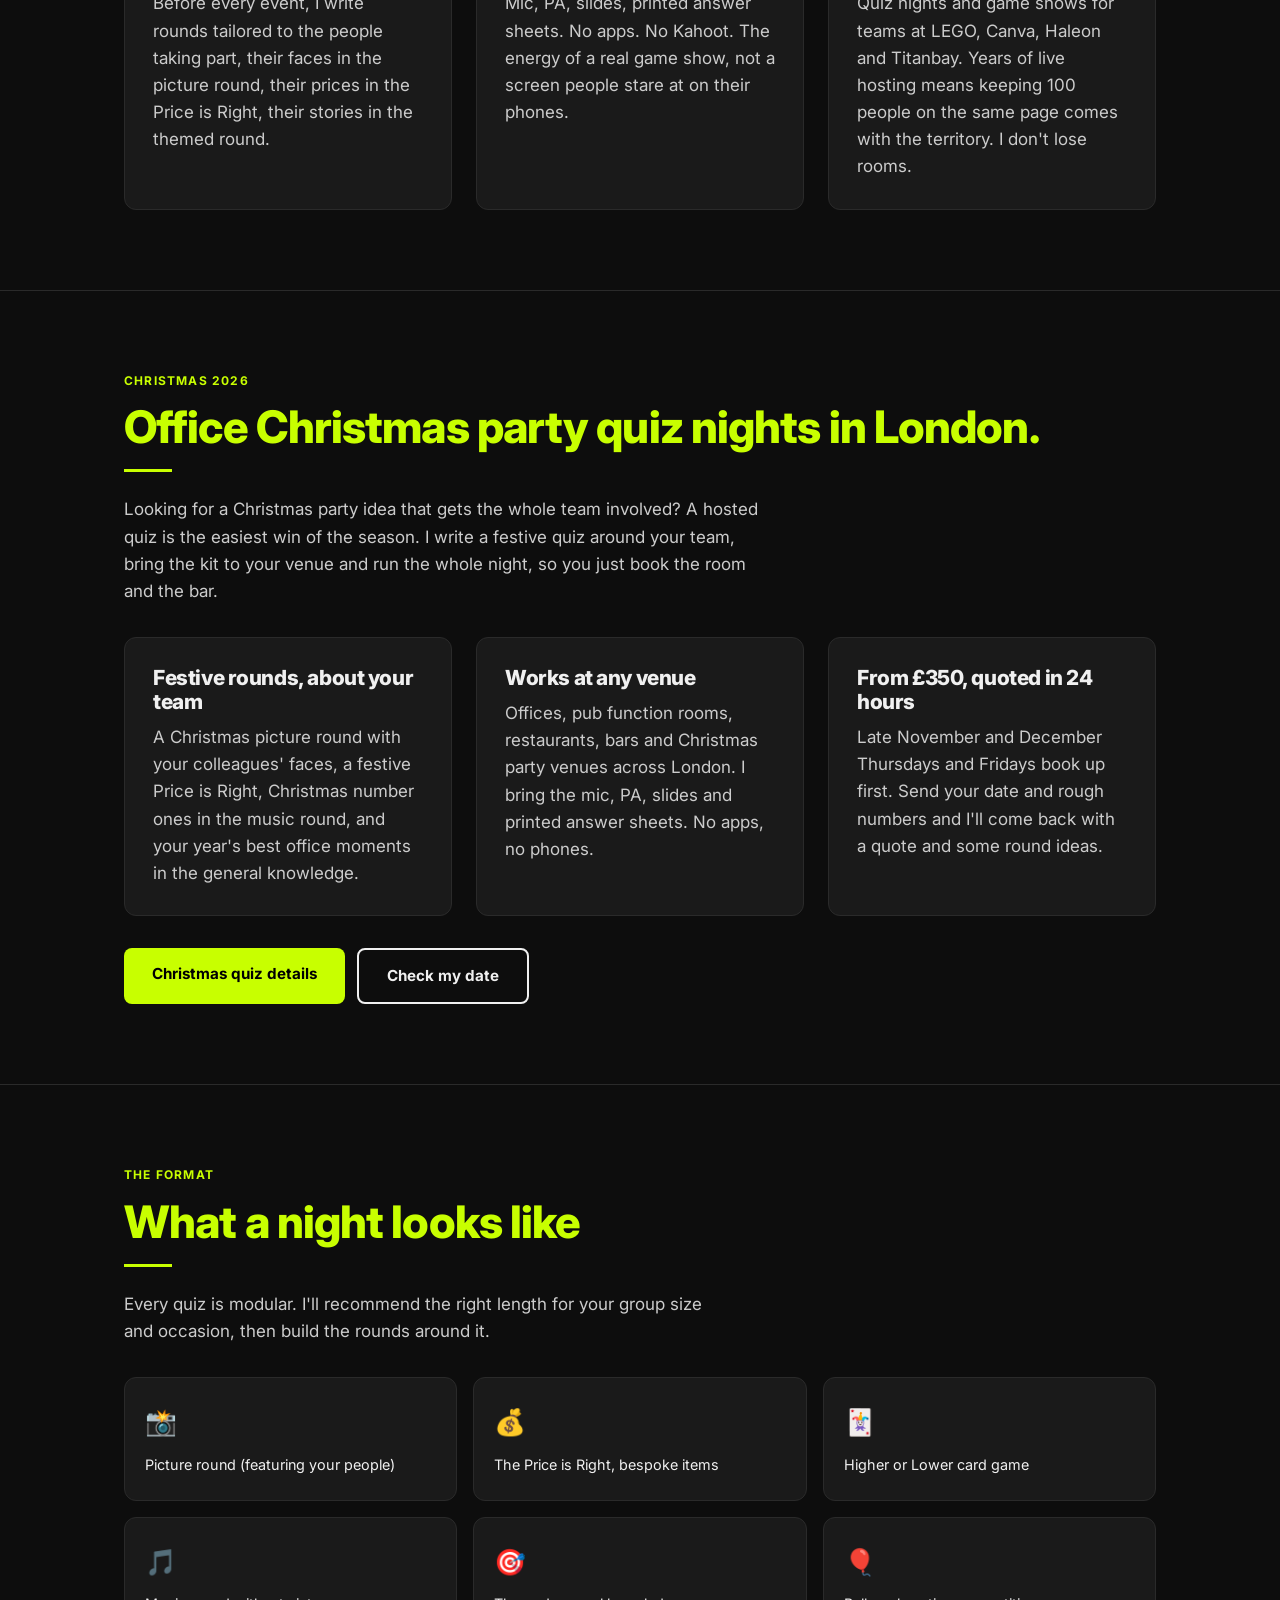
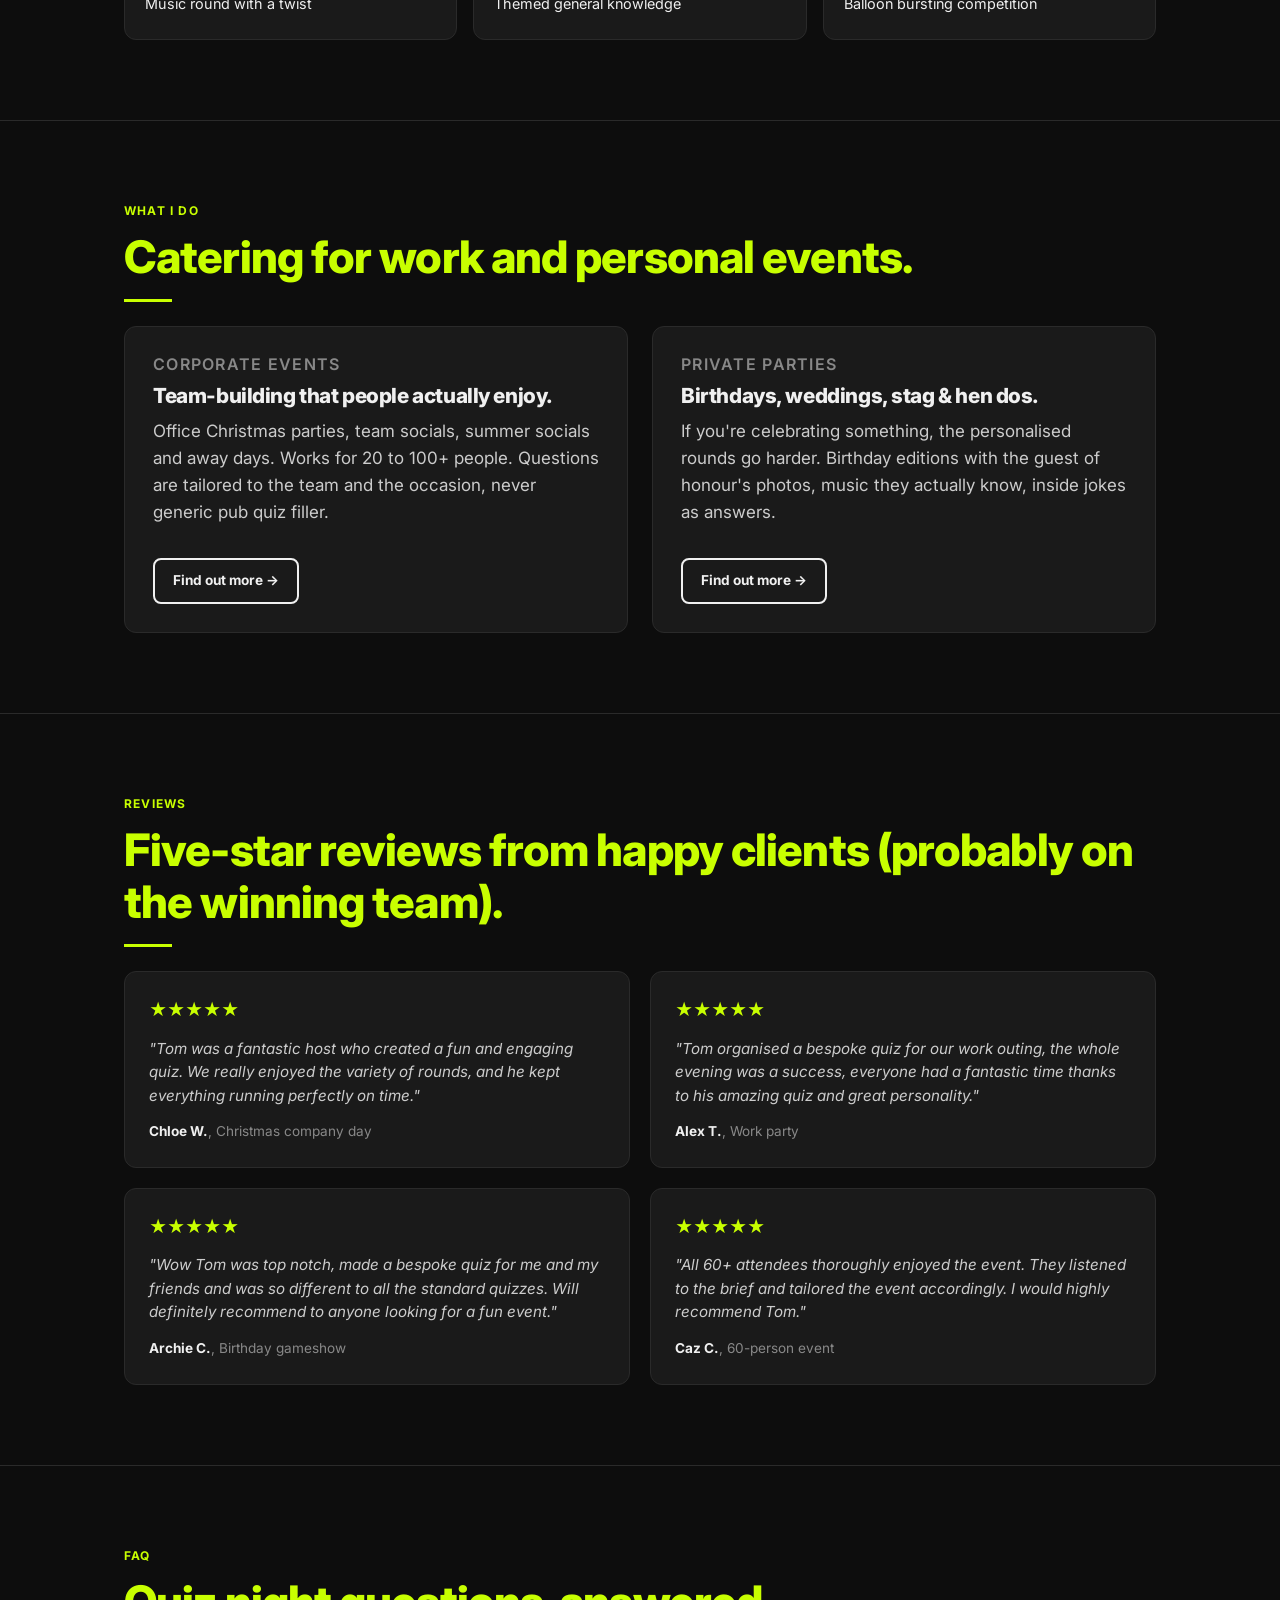
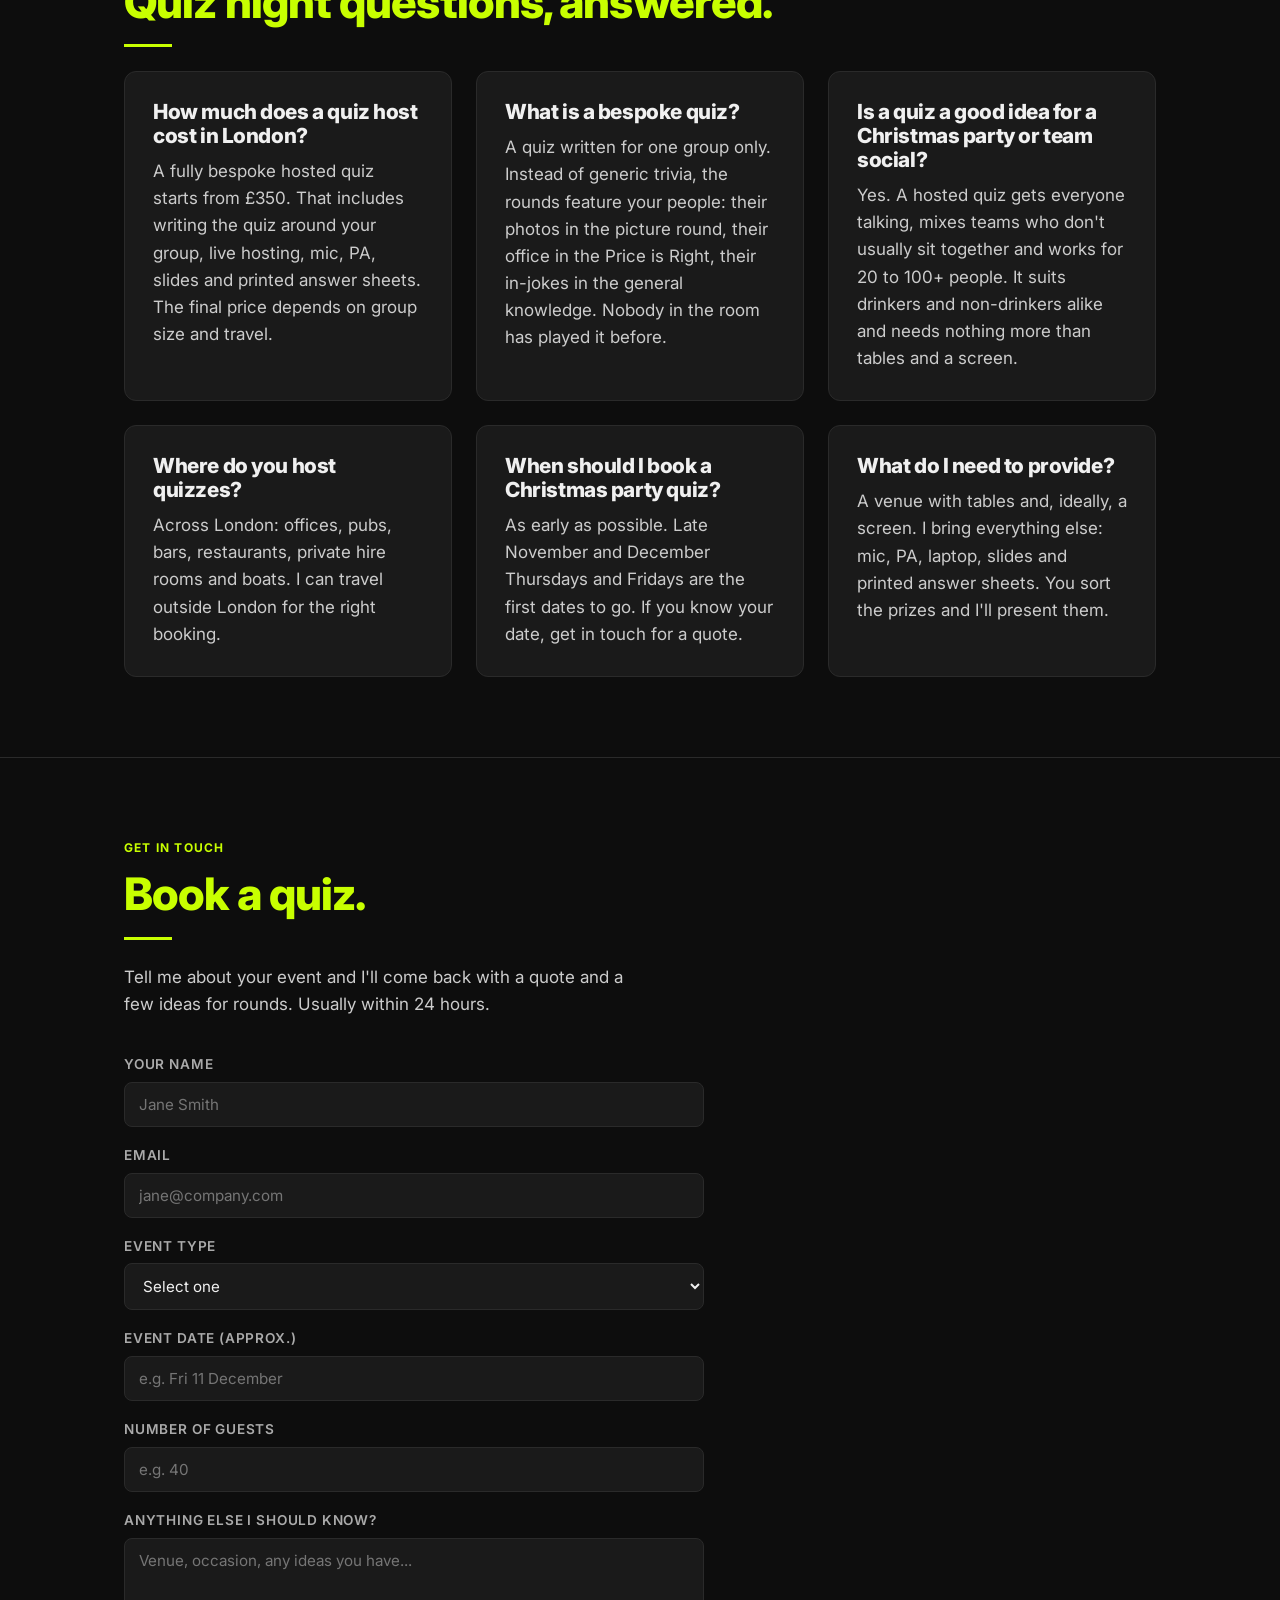
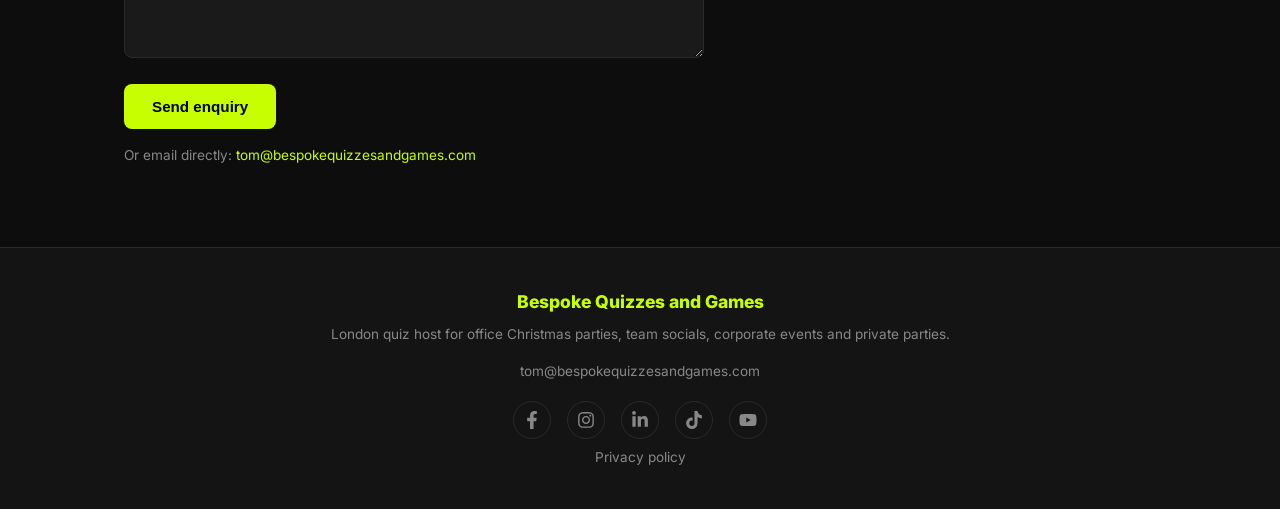
==== commit 484ada17: "Add Instagram, TikTok, YouTube; Christmas landing page; SEO/GEO copy refresh" ====
--- a/index.html
+++ b/index.html
@@ -3,21 +3,21 @@
 <head>
   <meta charset="UTF-8" />
   <meta name="viewport" content="width=device-width, initial-scale=1.0" />
-  <title>Bespoke Quizzes and Games, London Quiz Host</title>
-  <meta name="description" content="Bespoke quizzes and games for corporate events and private parties across London. Every round tailored to your crowd." />
+  <title>Christmas Party Quiz Host London | Bespoke Quizzes and Games</title>
+  <meta name="description" content="Bespoke quiz nights and game shows for office Christmas parties, team socials and private parties across London. Every round written about your group. From £350." />
   <link rel="stylesheet" href="style.css" />
   <link rel="preconnect" href="https://fonts.googleapis.com" />
   <link href="https://fonts.googleapis.com/css2?family=Inter:wght@400;500;600;700;800&display=swap" rel="stylesheet" />
   <link rel="canonical" href="https://bespokequizzesandgames.com/" />
   <meta property="og:type" content="website" />
   <meta property="og:site_name" content="Bespoke Quizzes and Games" />
-  <meta property="og:title" content="Bespoke Quizzes and Games, London Quiz Host" />
-  <meta property="og:description" content="Bespoke quizzes and games for corporate events and private parties across London. Every round tailored to your crowd." />
+  <meta property="og:title" content="Christmas Party Quiz Host London | Bespoke Quizzes and Games" />
+  <meta property="og:description" content="Bespoke quiz nights and game shows for office Christmas parties, team socials and private parties across London. Every round written about your group. From £350." />
   <meta property="og:url" content="https://bespokequizzesandgames.com/" />
   <meta property="og:image" content="https://bespokequizzesandgames.com/photos/logo.png" />
   <meta name="twitter:card" content="summary_large_image" />
-  <meta name="twitter:title" content="Bespoke Quizzes and Games, London Quiz Host" />
-  <meta name="twitter:description" content="Bespoke quizzes and games for corporate events and private parties across London. Every round tailored to your crowd." />
+  <meta name="twitter:title" content="Christmas Party Quiz Host London | Bespoke Quizzes and Games" />
+  <meta name="twitter:description" content="Bespoke quiz nights and game shows for office Christmas parties, team socials and private parties across London. Every round written about your group. From £350." />
   <meta name="twitter:image" content="https://bespokequizzesandgames.com/photos/logo.png" />
   <meta name="geo.region" content="GB-LON" />
   <meta name="geo.placename" content="London" />
@@ -28,14 +28,23 @@
     "@type": "EntertainmentBusiness",
     "sameAs": [
       "https://www.facebook.com/profile.php?id=61593762594324",
-      "https://www.instagram.com/bespokeqandg",
-      "https://www.linkedin.com/company/bespoke-quizzes-and-games/"
+      "https://www.instagram.com/bespoke_games",
+      "https://www.linkedin.com/company/bespoke-quizzes-and-games/",
+      "https://www.tiktok.com/@bespokegames",
+      "https://www.youtube.com/@BespokeGamesUK"
     ],
     "name": "Bespoke Quizzes and Games",
     "image": "https://bespokequizzesandgames.com/photos/logo.png",
     "url": "https://bespokequizzesandgames.com/",
     "email": "tom@bespokequizzesandgames.com",
-    "description": "Bespoke, personalised quiz hosting for corporate events and private parties across London. Every round written for the people in the room.",
+    "description": "Bespoke, personalised quiz and game show hosting for office Christmas parties, team socials, corporate events and private parties across London. Every round written for the people in the room.",
+    "slogan": "Tailor-made quizzes, for you and your team.",
+    "knowsAbout": ["Christmas party quizzes", "corporate quiz nights", "team socials", "team building games", "game show hosting", "private party quizzes"],
+    "makesOffer": {
+      "@type": "Offer",
+      "itemOffered": { "@type": "Service", "name": "Hosted bespoke quiz night", "serviceType": "Quiz host", "areaServed": "London" },
+      "priceSpecification": { "@type": "PriceSpecification", "price": "350", "priceCurrency": "GBP", "minPrice": "350" }
+    },
     "areaServed": { "@type": "City", "name": "London" },
     "priceRange": "££",
     "founder": { "@type": "Person", "name": "Tom Bridge" },
@@ -46,14 +55,70 @@
     }
   }
   </script>
+  <script type="application/ld+json">
+{
+  "@context": "https://schema.org",
+  "@type": "FAQPage",
+  "mainEntity": [
+    {
+      "@type": "Question",
+      "name": "How much does a quiz host cost in London?",
+      "acceptedAnswer": {
+        "@type": "Answer",
+        "text": "A fully bespoke hosted quiz starts from £350. That includes writing the quiz around your group, live hosting, mic, PA, slides and printed answer sheets. The final price depends on group size and travel."
+      }
+    },
+    {
+      "@type": "Question",
+      "name": "What is a bespoke quiz?",
+      "acceptedAnswer": {
+        "@type": "Answer",
+        "text": "A quiz written for one group only. Instead of generic trivia, the rounds feature your people: their photos in the picture round, their office in the Price is Right, their in-jokes in the general knowledge. Nobody in the room has played it before."
+      }
+    },
+    {
+      "@type": "Question",
+      "name": "Is a quiz a good idea for a Christmas party or team social?",
+      "acceptedAnswer": {
+        "@type": "Answer",
+        "text": "Yes. A hosted quiz gets everyone talking, mixes teams who don't usually sit together and works for 20 to 100+ people. It suits drinkers and non-drinkers alike and needs nothing more than tables and a screen."
+      }
+    },
+    {
+      "@type": "Question",
+      "name": "Where do you host quizzes?",
+      "acceptedAnswer": {
+        "@type": "Answer",
+        "text": "Across London: offices, pubs, bars, restaurants, private hire rooms and boats. I can travel outside London for the right booking."
+      }
+    },
+    {
+      "@type": "Question",
+      "name": "When should I book a Christmas party quiz?",
+      "acceptedAnswer": {
+        "@type": "Answer",
+        "text": "As early as possible. Late November and December Thursdays and Fridays are the first dates to go. If you know your date, get in touch for a quote."
+      }
+    },
+    {
+      "@type": "Question",
+      "name": "What do I need to provide?",
+      "acceptedAnswer": {
+        "@type": "Answer",
+        "text": "A venue with tables and, ideally, a screen. I bring everything else: mic, PA, laptop, slides and printed answer sheets. You sort the prizes and I'll present them."
+      }
+    }
+  ]
+}
+  </script>
 </head>
 <body>
 
 <!-- URGENCY BANNER -->
 <div class="urgency-banner">
   <div class="urgency-track">
-    <span class="urgency-item">Christmas party dates are booking up fast. <a href="pages/contact.html">Get in touch now to lock yours in →</a></span>
-    <span class="urgency-item">Christmas party dates are booking up fast. <a href="pages/contact.html">Get in touch now to lock yours in →</a></span>
+    <span class="urgency-item">Christmas 2026: late November and December Thursdays and Fridays are going fast. <a href="pages/christmas-party-quiz.html">See Christmas quiz options →</a></span>
+    <span class="urgency-item">Christmas 2026: late November and December Thursdays and Fridays are going fast. <a href="pages/christmas-party-quiz.html">See Christmas quiz options →</a></span>
   </div>
 </div>
 
@@ -63,12 +128,12 @@
     <a href="index.html" class="nav-logo">Bespoke<span> Quizzes & Games</span></a>
     <ul class="nav-links" id="navLinks">
       <li><a href="index.html" class="active">Home</a></li>
+      <li><a href="pages/christmas-party-quiz.html">Christmas</a></li>
       <li><a href="pages/company-events.html">Company Events</a></li>
       <li><a href="pages/parties.html">Private Parties</a></li>
       <li><a href="pages/fees.html">Fees</a></li>
       <li><a href="pages/recent-bookings.html">Recent Bookings</a></li>
       <li><a href="pages/about.html">About</a></li>
-      <li><a href="pages/contact.html">Contact</a></li>
       <li><a href="pages/contact.html" class="nav-cta">Book Now</a></li>
     </ul>
     <button class="nav-toggle" id="navToggle" aria-label="Menu">
@@ -82,11 +147,11 @@
   <div class="hero-bg" style="background-image: url('photos/quiz-pub.jpeg');"></div>
   <div class="container">
     <div class="hero-content">
-      <div class="hero-eyebrow">London-based quiz host</div>
-      <h1>Tailor-made quizzes, FOR you and your team.</h1>
-      <p class="hero-sub">Every round is written for the people in the room. Questions about them, moments they'll remember, scoring they can actually follow. No copy-paste trivia nights.</p>
+      <div class="hero-eyebrow">Tailor-made quizzes, for you and your team</div>
+      <h1>The bespoke quiz host for London Christmas parties and team socials.</h1>
+      <p class="hero-sub">Every round is written about the people in the room: their faces in the picture round, their office in the Price is Right, their in-jokes in the general knowledge. Live game show energy for 20 to 100+ guests. No copy-paste trivia nights.</p>
       <div class="btn-group">
-        <a href="pages/contact.html" class="btn btn-primary">Contact Us</a>
+        <a href="pages/contact.html" class="btn btn-primary">Check Christmas dates</a>
         <a href="pages/fees.html" class="btn btn-outline">See packages</a>
       </div>
     </div>
@@ -143,9 +208,37 @@
         <p>Mic, PA, slides, printed answer sheets. No apps. No Kahoot. The energy of a real game show, not a screen people stare at on their phones.</p>
       </div>
       <div class="card">
-        <h3>5 years on stage</h3>
-        <p>Edinburgh Fringe, The Comedy Store, 3 years hosting quizzes. The crowd management comes with the territory. I don't lose rooms.</p>
-      </div>
+        <h3>Trusted by big teams</h3>
+        <p>Quiz nights and game shows for teams at LEGO, Canva, Haleon and Titanbay. Years of live hosting means keeping 100 people on the same page comes with the territory. I don't lose rooms.</p>
+      </div>
+    </div>
+  </div>
+</section>
+
+<!-- CHRISTMAS -->
+<section>
+  <div class="container">
+    <p class="section-label">Christmas 2026</p>
+    <h2>Office Christmas party quiz nights in London.</h2>
+    <div class="divider"></div>
+    <p style="max-width:640px; margin-bottom:32px;">Looking for a Christmas party idea that gets the whole team involved? A hosted quiz is the easiest win of the season. I write a festive quiz around your team, bring the kit to your venue and run the whole night, so you just book the room and the bar.</p>
+    <div class="card-grid card-grid-3">
+      <div class="card">
+        <h3>Festive rounds, about your team</h3>
+        <p>A Christmas picture round with your colleagues' faces, a festive Price is Right, Christmas number ones in the music round, and your year's best office moments in the general knowledge.</p>
+      </div>
+      <div class="card">
+        <h3>Works at any venue</h3>
+        <p>Offices, pub function rooms, restaurants, bars and Christmas party venues across London. I bring the mic, PA, slides and printed answer sheets. No apps, no phones.</p>
+      </div>
+      <div class="card">
+        <h3>From £350, quoted in 24 hours</h3>
+        <p>Late November and December Thursdays and Fridays book up first. Send your date and rough numbers and I'll come back with a quote and some round ideas.</p>
+      </div>
+    </div>
+    <div class="btn-group" style="margin-top:32px;">
+      <a href="pages/christmas-party-quiz.html" class="btn btn-primary">Christmas quiz details</a>
+      <a href="pages/contact.html" class="btn btn-outline">Check my date</a>
     </div>
   </div>
 </section>
@@ -178,7 +271,7 @@
       <div class="card">
         <h4>Corporate events</h4>
         <h3 style="margin:10px 0;">Team-building that people actually enjoy.</h3>
-        <p>Company socials, Christmas parties, away days. Works for 20 to 100+ people. Questions are tailored to the team and the occasion, never generic pub quiz filler.</p>
+        <p>Office Christmas parties, team socials, summer socials and away days. Works for 20 to 100+ people. Questions are tailored to the team and the occasion, never generic pub quiz filler.</p>
         <a href="pages/company-events.html" class="btn btn-outline" style="margin-top:16px; font-size:0.85rem; padding:10px 18px;">Find out more →</a>
       </div>
       <div class="card">
@@ -201,22 +294,57 @@
       <div class="review-card">
         <div class="stars">★★★★★</div>
         <blockquote>"Tom was a fantastic host who created a fun and engaging quiz. We really enjoyed the variety of rounds, and he kept everything running perfectly on time."</blockquote>
-        <p class="reviewer"><strong>Chloe W.</strong>, Christmas company day, Dec 2025</p>
+        <p class="reviewer"><strong>Chloe W.</strong>, Christmas company day</p>
       </div>
       <div class="review-card">
         <div class="stars">★★★★★</div>
         <blockquote>"Tom organised a bespoke quiz for our work outing, the whole evening was a success, everyone had a fantastic time thanks to his amazing quiz and great personality."</blockquote>
-        <p class="reviewer"><strong>Alex T.</strong>, Work party, Nov 2025</p>
+        <p class="reviewer"><strong>Alex T.</strong>, Work party</p>
       </div>
       <div class="review-card">
         <div class="stars">★★★★★</div>
         <blockquote>"Wow Tom was top notch, made a bespoke quiz for me and my friends and was so different to all the standard quizzes. Will definitely recommend to anyone looking for a fun event."</blockquote>
-        <p class="reviewer"><strong>Archie C.</strong>, Birthday gameshow, Oct 2025</p>
+        <p class="reviewer"><strong>Archie C.</strong>, Birthday gameshow</p>
       </div>
       <div class="review-card">
         <div class="stars">★★★★★</div>
         <blockquote>"All 60+ attendees thoroughly enjoyed the event. They listened to the brief and tailored the event accordingly. I would highly recommend Tom."</blockquote>
-        <p class="reviewer"><strong>Caz C.</strong>, 60-person event, Sep 2025</p>
+        <p class="reviewer"><strong>Caz C.</strong>, 60-person event</p>
+      </div>
+    </div>
+  </div>
+</section>
+
+<!-- FAQ -->
+<section>
+  <div class="container">
+    <p class="section-label">FAQ</p>
+    <h2>Quiz night questions, answered.</h2>
+    <div class="divider"></div>
+    <div class="card-grid card-grid-2" style="margin-top:12px;">
+      <div class="card">
+        <h3>How much does a quiz host cost in London?</h3>
+        <p>A fully bespoke hosted quiz starts from £350. That includes writing the quiz around your group, live hosting, mic, PA, slides and printed answer sheets. The final price depends on group size and travel.</p>
+      </div>
+      <div class="card">
+        <h3>What is a bespoke quiz?</h3>
+        <p>A quiz written for one group only. Instead of generic trivia, the rounds feature your people: their photos in the picture round, their office in the Price is Right, their in-jokes in the general knowledge. Nobody in the room has played it before.</p>
+      </div>
+      <div class="card">
+        <h3>Is a quiz a good idea for a Christmas party or team social?</h3>
+        <p>Yes. A hosted quiz gets everyone talking, mixes teams who don't usually sit together and works for 20 to 100+ people. It suits drinkers and non-drinkers alike and needs nothing more than tables and a screen.</p>
+      </div>
+      <div class="card">
+        <h3>Where do you host quizzes?</h3>
+        <p>Across London: offices, pubs, bars, restaurants, private hire rooms and boats. I can travel outside London for the right booking.</p>
+      </div>
+      <div class="card">
+        <h3>When should I book a Christmas party quiz?</h3>
+        <p>As early as possible. Late November and December Thursdays and Fridays are the first dates to go. If you know your date, get in touch for a quote.</p>
+      </div>
+      <div class="card">
+        <h3>What do I need to provide?</h3>
+        <p>A venue with tables and, ideally, a screen. I bring everything else: mic, PA, laptop, slides and printed answer sheets. You sort the prizes and I'll present them.</p>
       </div>
     </div>
   </div>
@@ -248,8 +376,9 @@
           <label for="event-type">Event type</label>
           <select id="event-type" name="event_type">
             <option value="">Select one</option>
-            <option>Corporate — company social / party</option>
-            <option>Corporate — team-building</option>
+            <option>Corporate: Christmas party</option>
+            <option>Corporate: team social / party</option>
+            <option>Corporate: team-building</option>
             <option>Birthday party</option>
             <option>Wedding reception</option>
             <option>Stag / hen do</option>
@@ -258,7 +387,7 @@
         </div>
         <div class="form-group">
           <label for="date">Event date (approx.)</label>
-          <input type="text" id="date" name="date" placeholder="e.g. July 2026" />
+          <input type="text" id="date" name="date" placeholder="e.g. Fri 11 December" />
         </div>
         <div class="form-group">
           <label for="guests">Number of guests</label>
@@ -279,17 +408,23 @@
 <footer>
   <div class="footer-inner">
     <div class="footer-logo">Bespoke Quizzes and Games</div>
-    <p>London-based quiz host. Available for corporate events, private parties, and weddings.</p>
+    <p>London quiz host for office Christmas parties, team socials, corporate events and private parties.</p>
     <p style="margin-top:8px;"><a href="mailto:tom@bespokequizzesandgames.com">tom@bespokequizzesandgames.com</a></p>
     <div class="footer-social">
       <a href="https://www.facebook.com/profile.php?id=61593762594324" target="_blank" rel="noopener noreferrer" aria-label="Bespoke Quizzes and Games on Facebook">
         <svg viewBox="0 0 320 512" aria-hidden="true"><path d="M279.14 288l14.22-92.66h-88.91v-60.13c0-25.35 12.42-50.06 52.24-50.06h40.42V6.26S260.43 0 225.36 0c-73.22 0-121.08 44.38-121.08 124.72v70.62H22.89V288h81.39v224h100.17V288z"/></svg>
       </a>
-      <a href="https://www.instagram.com/bespokeqandg" target="_blank" rel="noopener noreferrer" aria-label="Bespoke Quizzes and Games on Instagram">
+      <a href="https://www.instagram.com/bespoke_games" target="_blank" rel="noopener noreferrer" aria-label="Bespoke Quizzes and Games on Instagram">
         <svg viewBox="0 0 448 512" aria-hidden="true"><path d="M224.1 141c-63.6 0-114.9 51.3-114.9 114.9s51.3 114.9 114.9 114.9S339 319.5 339 255.9 287.7 141 224.1 141zm0 189.6c-41.1 0-74.7-33.5-74.7-74.7s33.5-74.7 74.7-74.7 74.7 33.5 74.7 74.7-33.6 74.7-74.7 74.7zm146.4-194.3c0 14.9-12 26.8-26.8 26.8-14.9 0-26.8-12-26.8-26.8s12-26.8 26.8-26.8 26.8 12 26.8 26.8zm76.1 27.2c-1.7-35.9-9.9-67.7-36.2-93.9-26.2-26.2-58-34.4-93.9-36.2-37-2.1-147.9-2.1-184.9 0-35.8 1.7-67.6 9.9-93.9 36.1s-34.4 58-36.2 93.9c-2.1 37-2.1 147.9 0 184.9 1.7 35.9 9.9 67.7 36.2 93.9s58 34.4 93.9 36.2c37 2.1 147.9 2.1 184.9 0 35.9-1.7 67.7-9.9 93.9-36.2 26.2-26.2 34.4-58 36.2-93.9 2.1-37 2.1-147.8 0-184.8zM398.8 388c-7.8 19.6-22.9 34.7-42.6 42.6-29.5 11.7-99.5 9-132.1 9s-102.7 2.6-132.1-9c-19.6-7.8-34.7-22.9-42.6-42.6-11.7-29.5-9-99.5-9-132.1s-2.6-102.7 9-132.1c7.8-19.6 22.9-34.7 42.6-42.6 29.5-11.7 99.5-9 132.1-9s102.7-2.6 132.1 9c19.6 7.8 34.7 22.9 42.6 42.6 11.7 29.5 9 99.5 9 132.1s2.7 102.7-9 132.1z"/></svg>
       </a>
       <a href="https://www.linkedin.com/company/bespoke-quizzes-and-games/" target="_blank" rel="noopener noreferrer" aria-label="Bespoke Quizzes and Games on LinkedIn">
         <svg viewBox="0 0 448 512" aria-hidden="true"><path d="M100.28 448H7.4V148.9h92.88zm-46.44-340a53.6 53.6 0 1 1 0-107.2 53.6 53.6 0 0 1 0 107.2zM447.9 448h-92.68V302.4c0-34.7-.7-79.3-48.29-79.3-48.29 0-55.69 37.7-55.69 76.7V448h-92.78V148.9h89.08v40.8h1.3c12.4-23.5 42.69-48.3 87.89-48.3 94 0 111.28 61.9 111.28 142.3V448z"/></svg>
+      </a>
+      <a href="https://www.tiktok.com/@bespokegames" target="_blank" rel="noopener noreferrer" aria-label="Bespoke Quizzes and Games on TikTok">
+        <svg viewBox="0 0 448 512" aria-hidden="true"><path d="M448 209.9a210.1 210.1 0 0 1-122.8-39.3v178.8A162.6 162.6 0 1 1 185 188.3v89.9a74.6 74.6 0 1 0 52.2 71.2V0h88a121.2 121.2 0 0 0 1.9 22.2 122.2 122.2 0 0 0 53.9 80.2 121.4 121.4 0 0 0 67 20.1z"/></svg>
+      </a>
+      <a href="https://www.youtube.com/@BespokeGamesUK" target="_blank" rel="noopener noreferrer" aria-label="Bespoke Quizzes and Games on YouTube">
+        <svg viewBox="0 0 576 512" aria-hidden="true"><path d="M549.7 124.1c-6.3-23.7-24.8-42.3-48.3-48.6C458.8 64 288 64 288 64S117.2 64 74.6 75.5c-23.5 6.3-42 24.9-48.3 48.6C14.9 167 14.9 256.4 14.9 256.4s0 89.4 11.4 132.3c6.3 23.6 24.8 41.5 48.3 47.8C117.2 448 288 448 288 448s170.8 0 213.4-11.5c23.5-6.3 42-24.2 48.3-47.8 11.4-42.9 11.4-132.3 11.4-132.3s0-89.4-11.4-132.3zM232.2 337.6V175.2l142.7 81.2-142.7 81.2z"/></svg>
       </a>
     </div>
     <p style="margin-top:8px;"><a href="pages/privacy.html">Privacy policy</a></p>
--- a/style.css
+++ b/style.css
@@ -120,7 +120,7 @@
 
 .nav-links {
   display: flex;
-  gap: 32px;
+  gap: 24px;
   list-style: none;
 }
 
@@ -692,6 +692,14 @@
   fill: currentColor;
 }
 
+/* nav collapses earlier so the links never wrap */
+.nav-links a { white-space: nowrap; }
+@media (max-width: 1024px) {
+  .nav-links { display: none; flex-direction: column; }
+  .nav-links.open { display: flex; position: absolute; top: 64px; left: 0; right: 0; background: var(--bg); padding: 16px 24px; border-bottom: 1px solid var(--border); }
+  .nav-toggle { display: block; }
+}
+
 /* ── RESPONSIVE ── */
 @media (max-width: 720px) {
   .nav-links { display: none; flex-direction: column; }
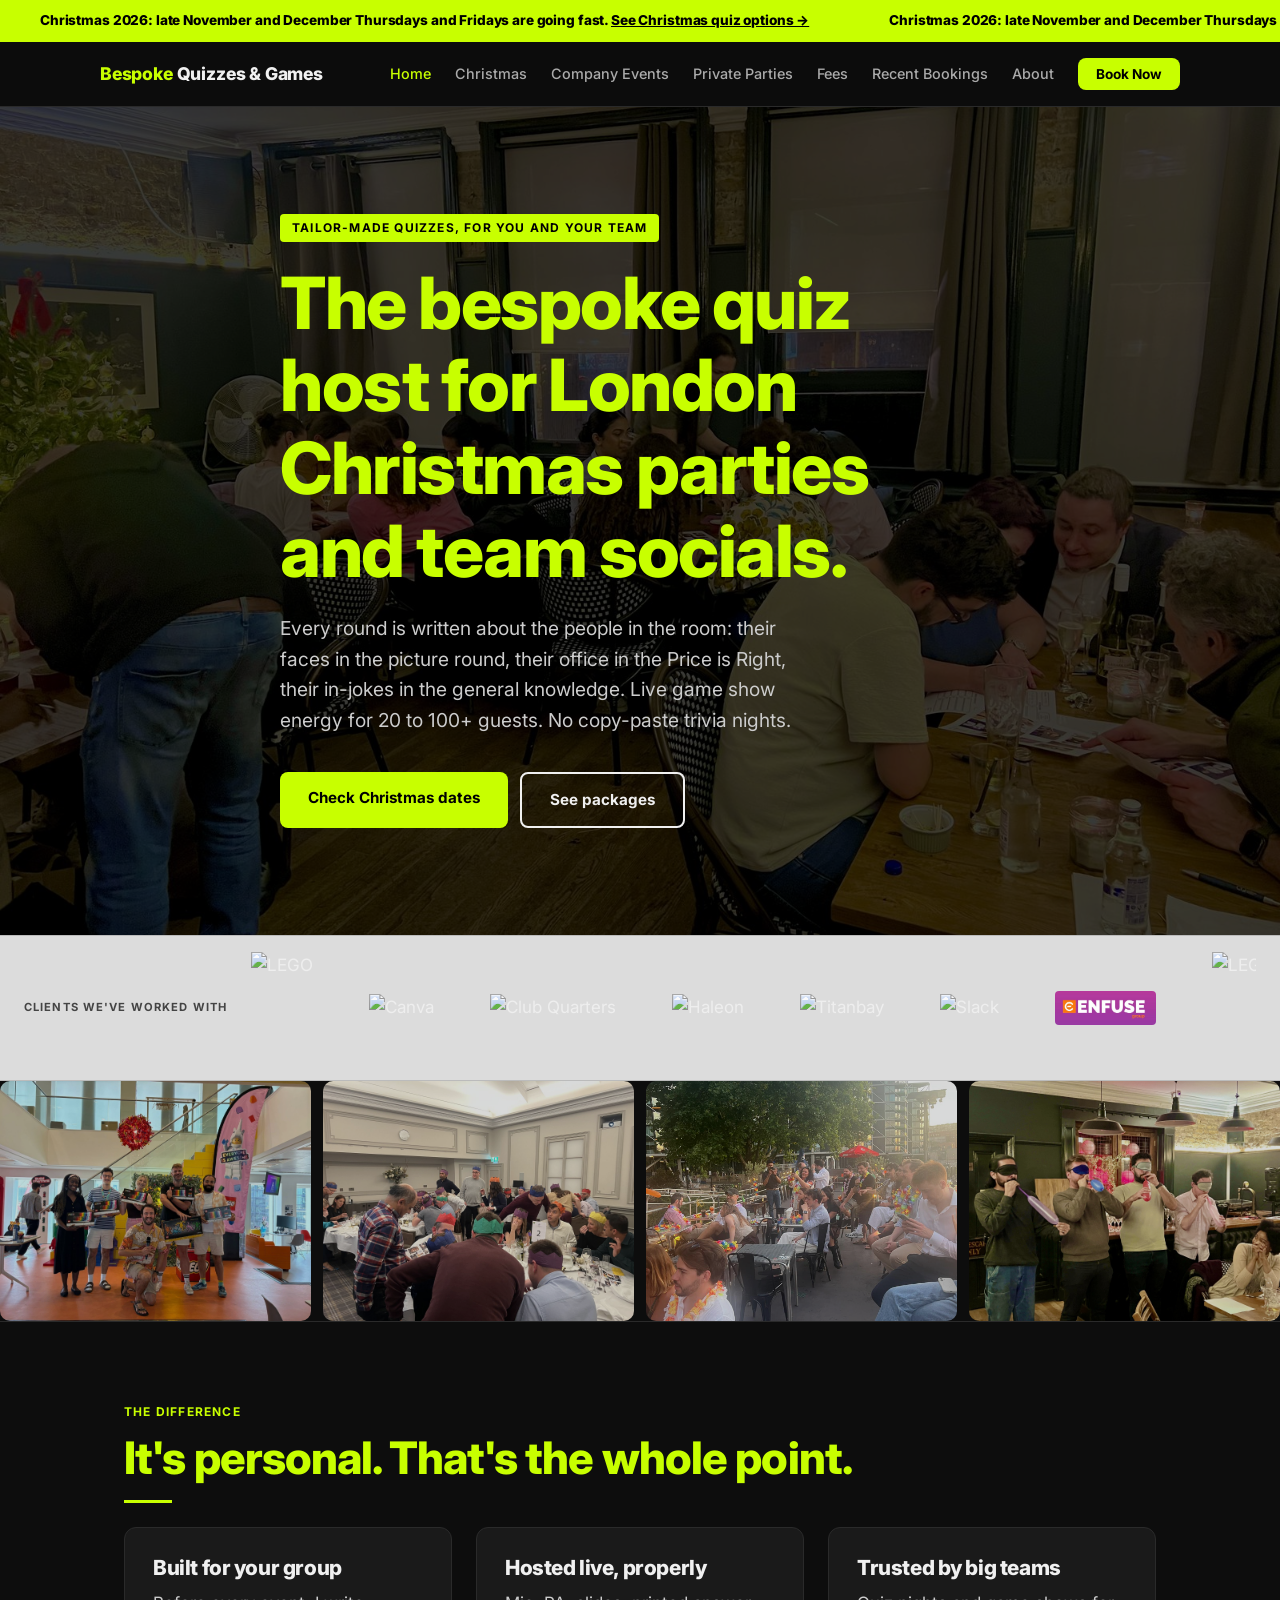
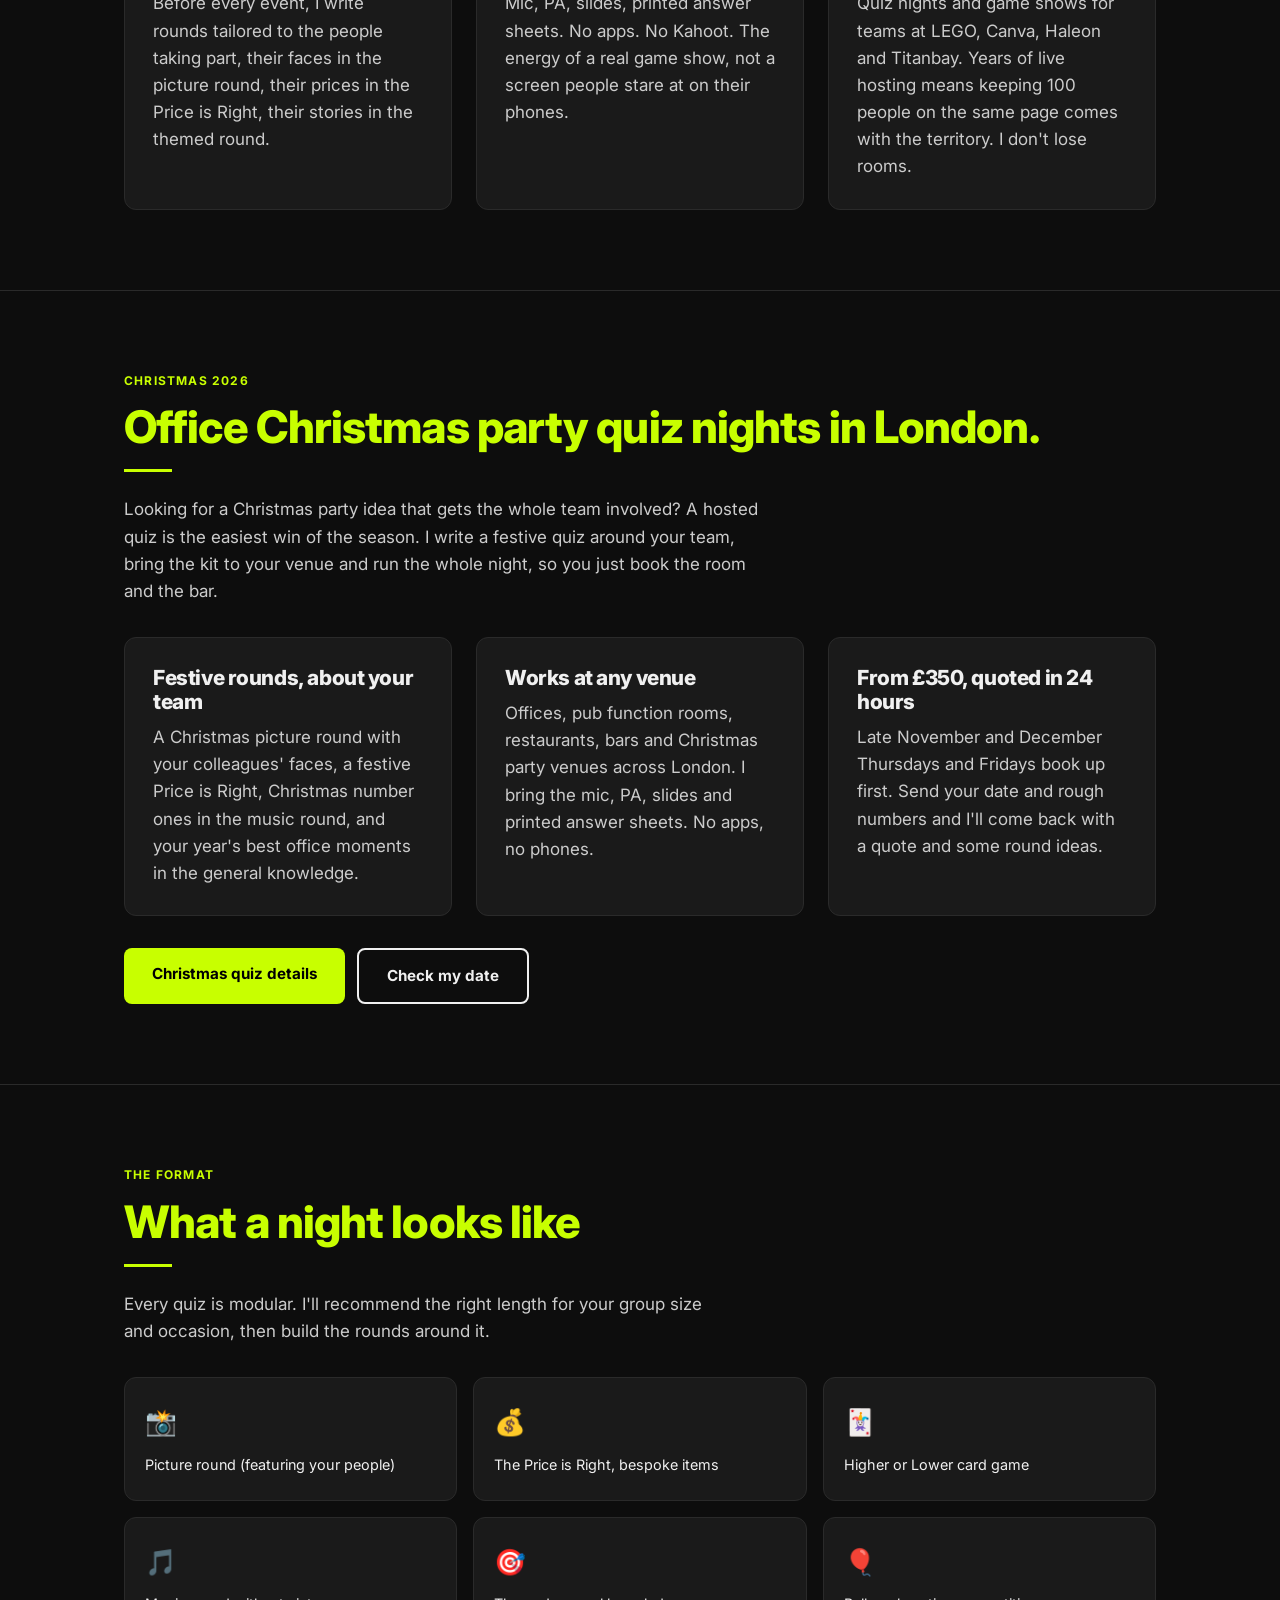
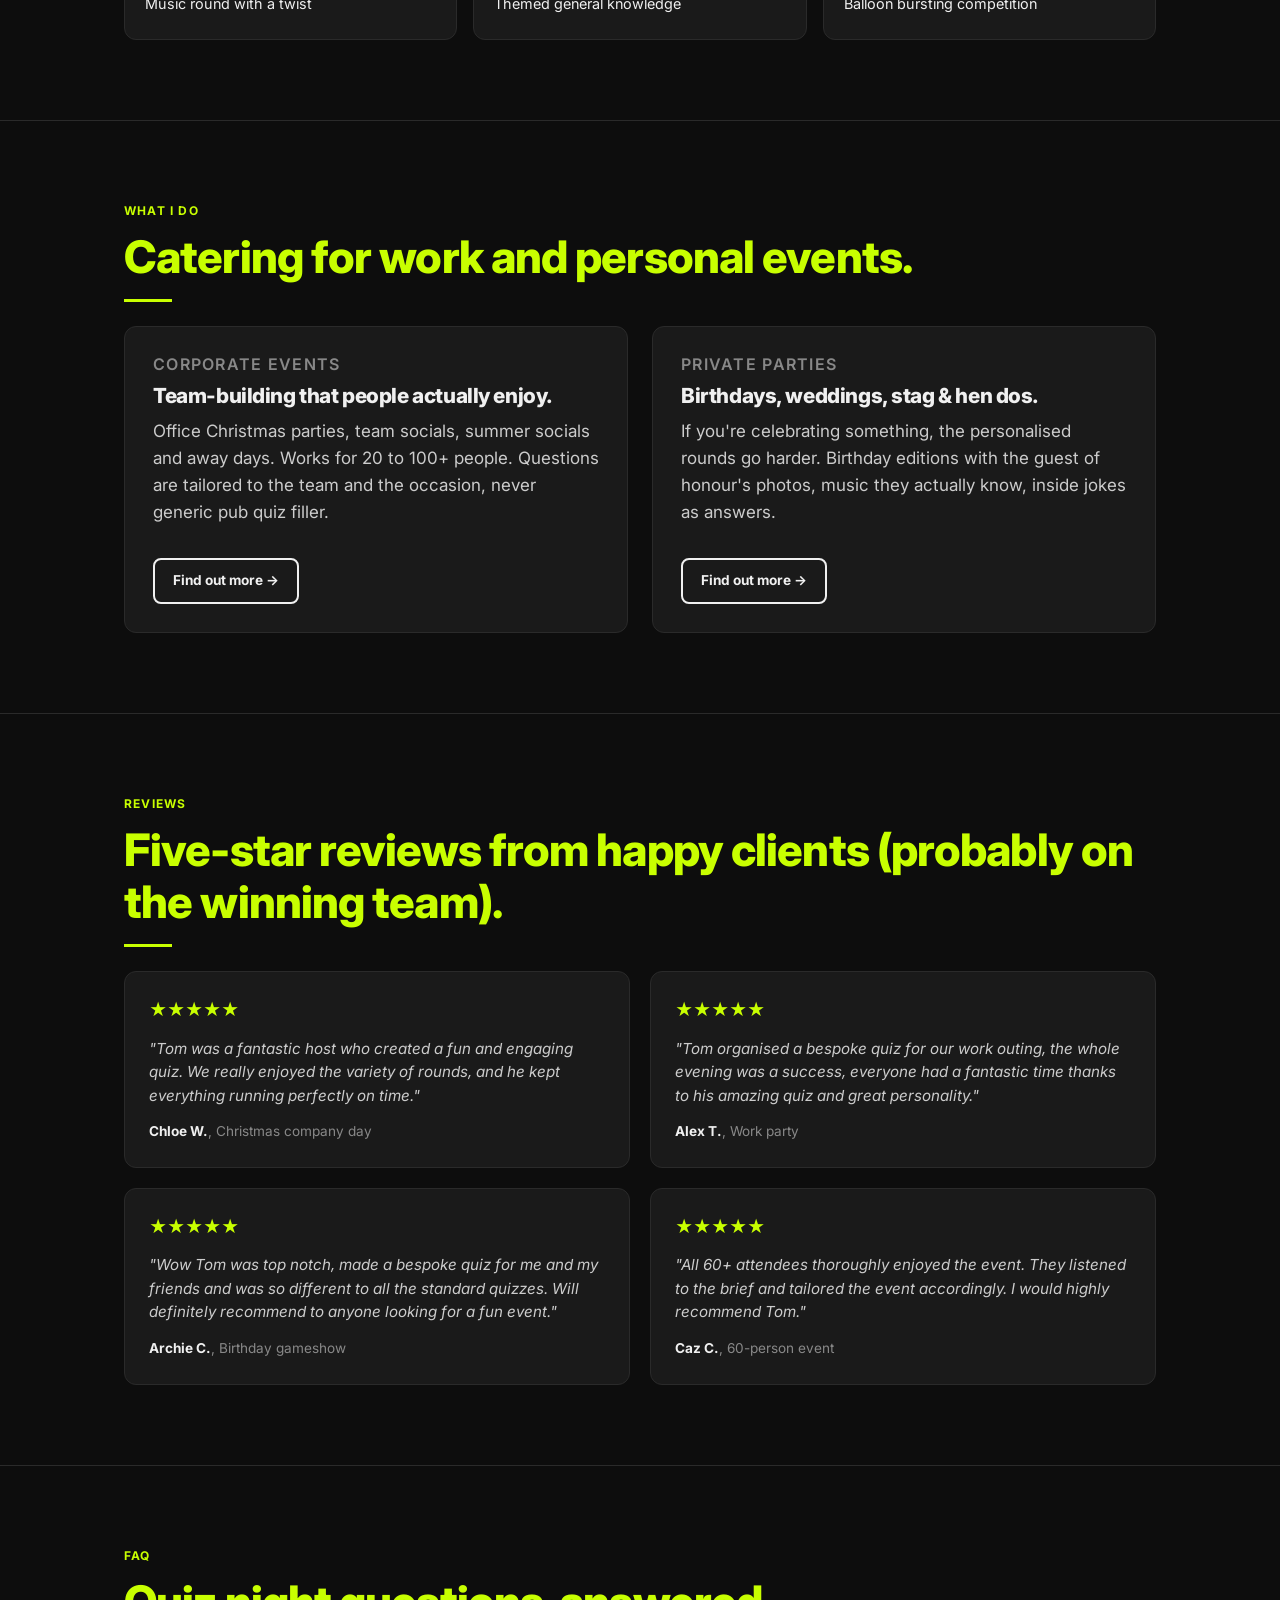
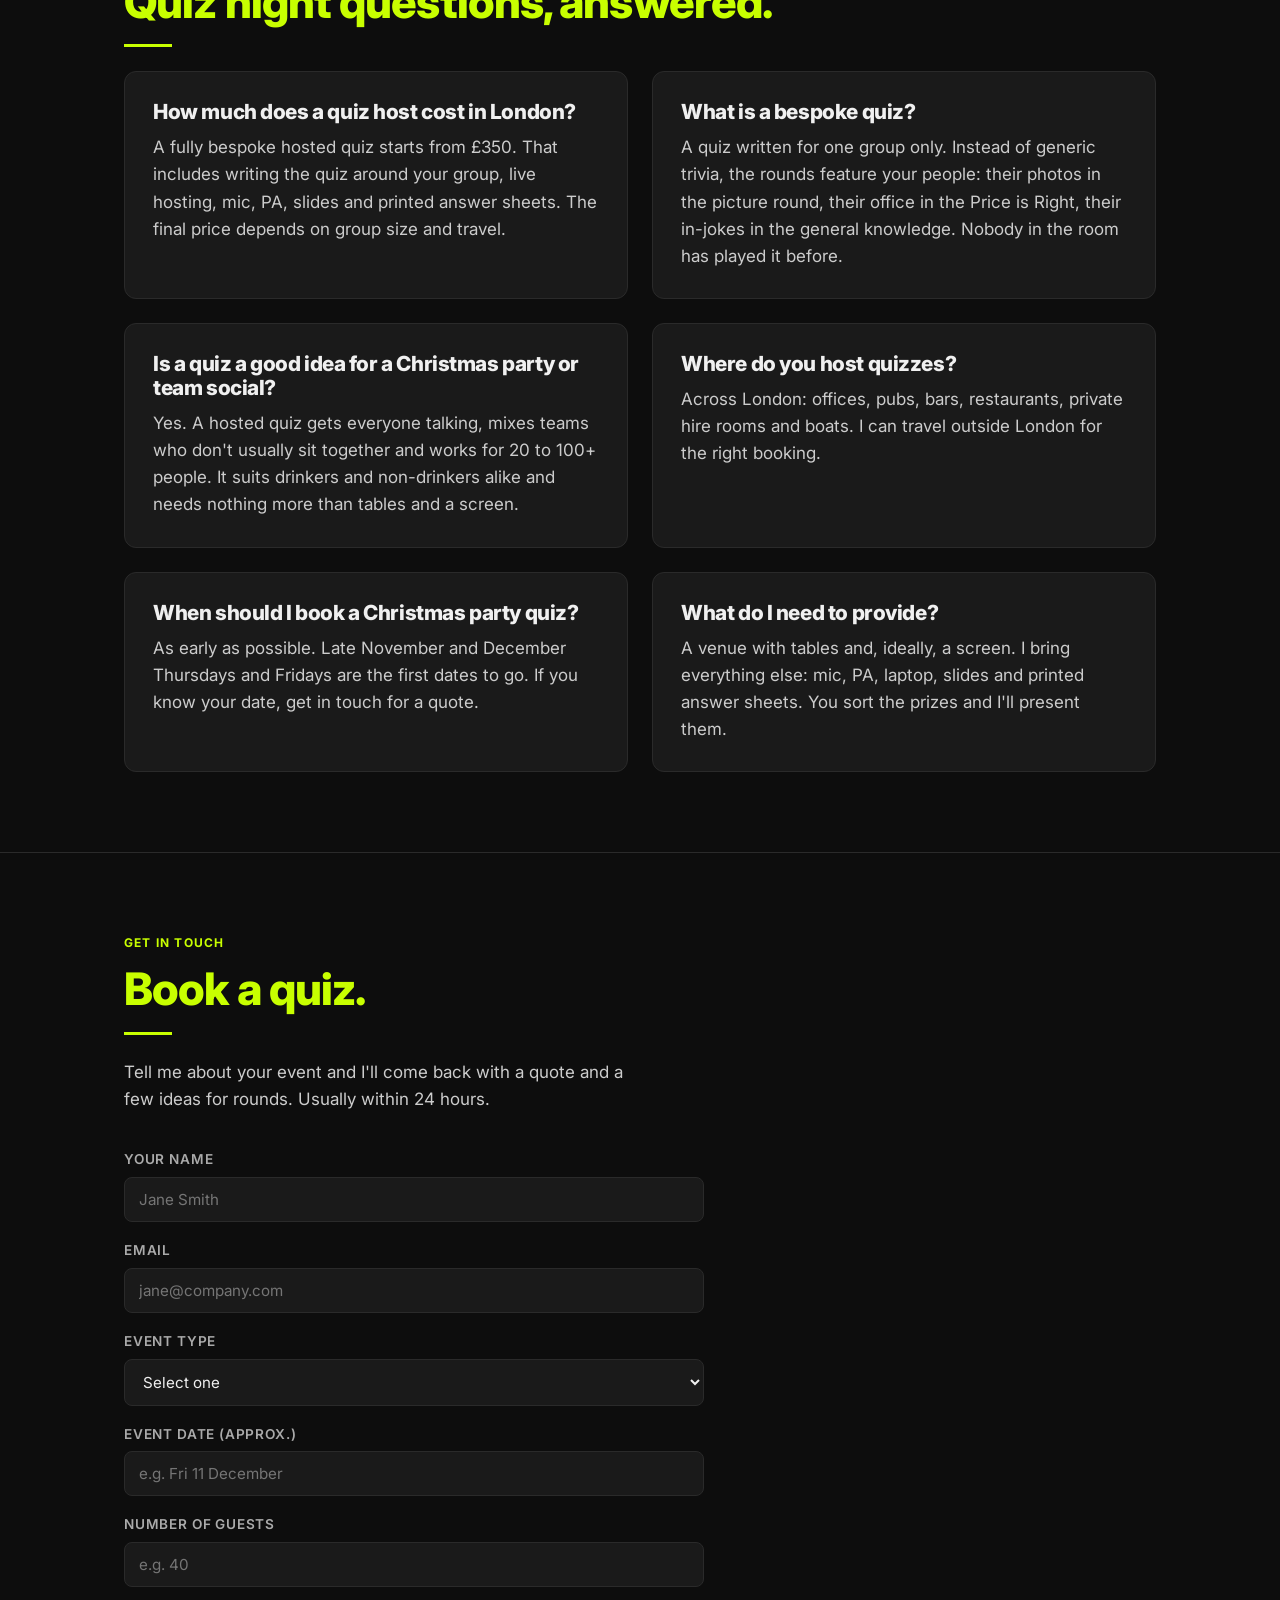
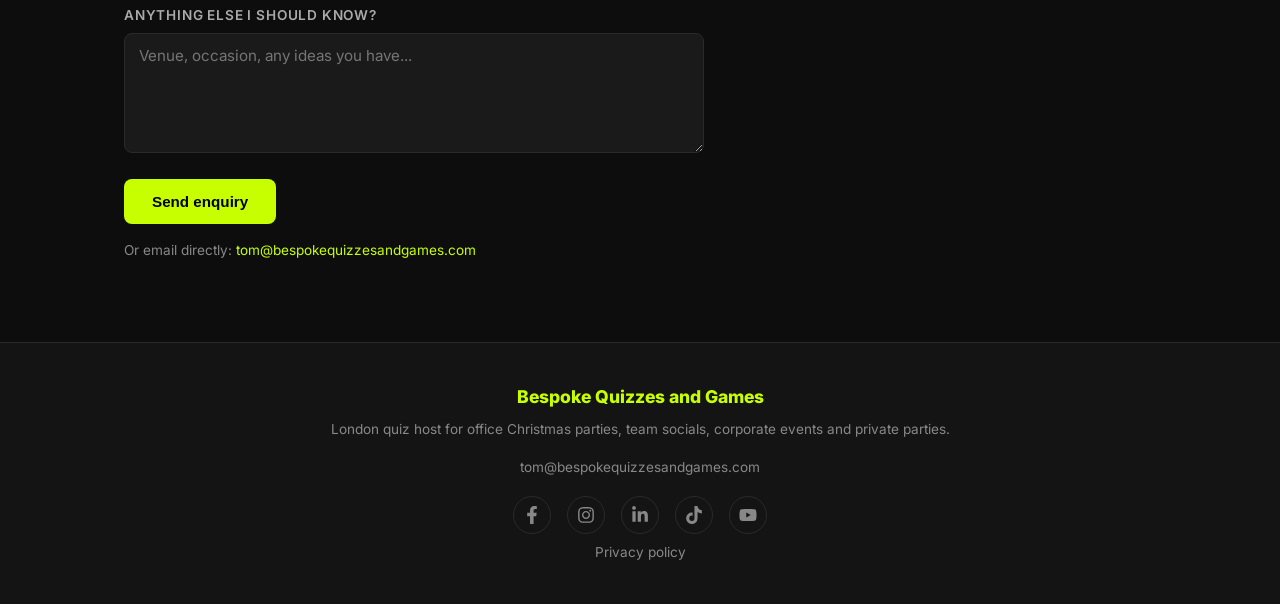
==== commit 39b41e1c: "Use Bespoke branded share image for link previews Co-Authored-By: Claude Opus 5.5 <noreply@anthropic" ====
--- a/index.html
+++ b/index.html
@@ -14,11 +14,14 @@
   <meta property="og:title" content="Christmas Party Quiz Host London | Bespoke Quizzes and Games" />
   <meta property="og:description" content="Bespoke quiz nights and game shows for office Christmas parties, team socials and private parties across London. Every round written about your group. From £350." />
   <meta property="og:url" content="https://bespokequizzesandgames.com/" />
-  <meta property="og:image" content="https://bespokequizzesandgames.com/photos/logo.png" />
+  <meta property="og:image" content="https://bespokequizzesandgames.com/photos/og-image.png" />
+  <meta property="og:image:width" content="1200" />
+  <meta property="og:image:height" content="630" />
+  <meta property="og:image:alt" content="Bespoke Quizzes &amp; Games, London quiz host" />
   <meta name="twitter:card" content="summary_large_image" />
   <meta name="twitter:title" content="Christmas Party Quiz Host London | Bespoke Quizzes and Games" />
   <meta name="twitter:description" content="Bespoke quiz nights and game shows for office Christmas parties, team socials and private parties across London. Every round written about your group. From £350." />
-  <meta name="twitter:image" content="https://bespokequizzesandgames.com/photos/logo.png" />
+  <meta name="twitter:image" content="https://bespokequizzesandgames.com/photos/og-image.png" />
   <meta name="geo.region" content="GB-LON" />
   <meta name="geo.placename" content="London" />
   <meta name="ICBM" content="51.5074, -0.1278" />
@@ -34,7 +37,7 @@
       "https://www.youtube.com/@BespokeGamesUK"
     ],
     "name": "Bespoke Quizzes and Games",
-    "image": "https://bespokequizzesandgames.com/photos/logo.png",
+    "image": "https://bespokequizzesandgames.com/photos/og-image.png",
     "url": "https://bespokequizzesandgames.com/",
     "email": "tom@bespokequizzesandgames.com",
     "description": "Bespoke, personalised quiz and game show hosting for office Christmas parties, team socials, corporate events and private parties across London. Every round written for the people in the room.",
--- a/style.css
+++ b/style.css
@@ -225,7 +225,8 @@
   gap: 24px;
 }
 
-.card-grid-2 { grid-template-columns: repeat(auto-fit, minmax(280px, 1fr)); }
+.card-grid-2 { grid-template-columns: repeat(2, minmax(0, 1fr)); }
+@media (max-width: 720px) { .card-grid-2 { grid-template-columns: 1fr; } }
 .card-grid-3 { grid-template-columns: repeat(auto-fit, minmax(240px, 1fr)); }
 
 .card {
@@ -576,6 +577,7 @@
 .card-emoji {
   position: relative;
 }
+.card-emoji h3 { padding-right: 40px; }
 
 .card-emoji-icon {
   position: absolute;
